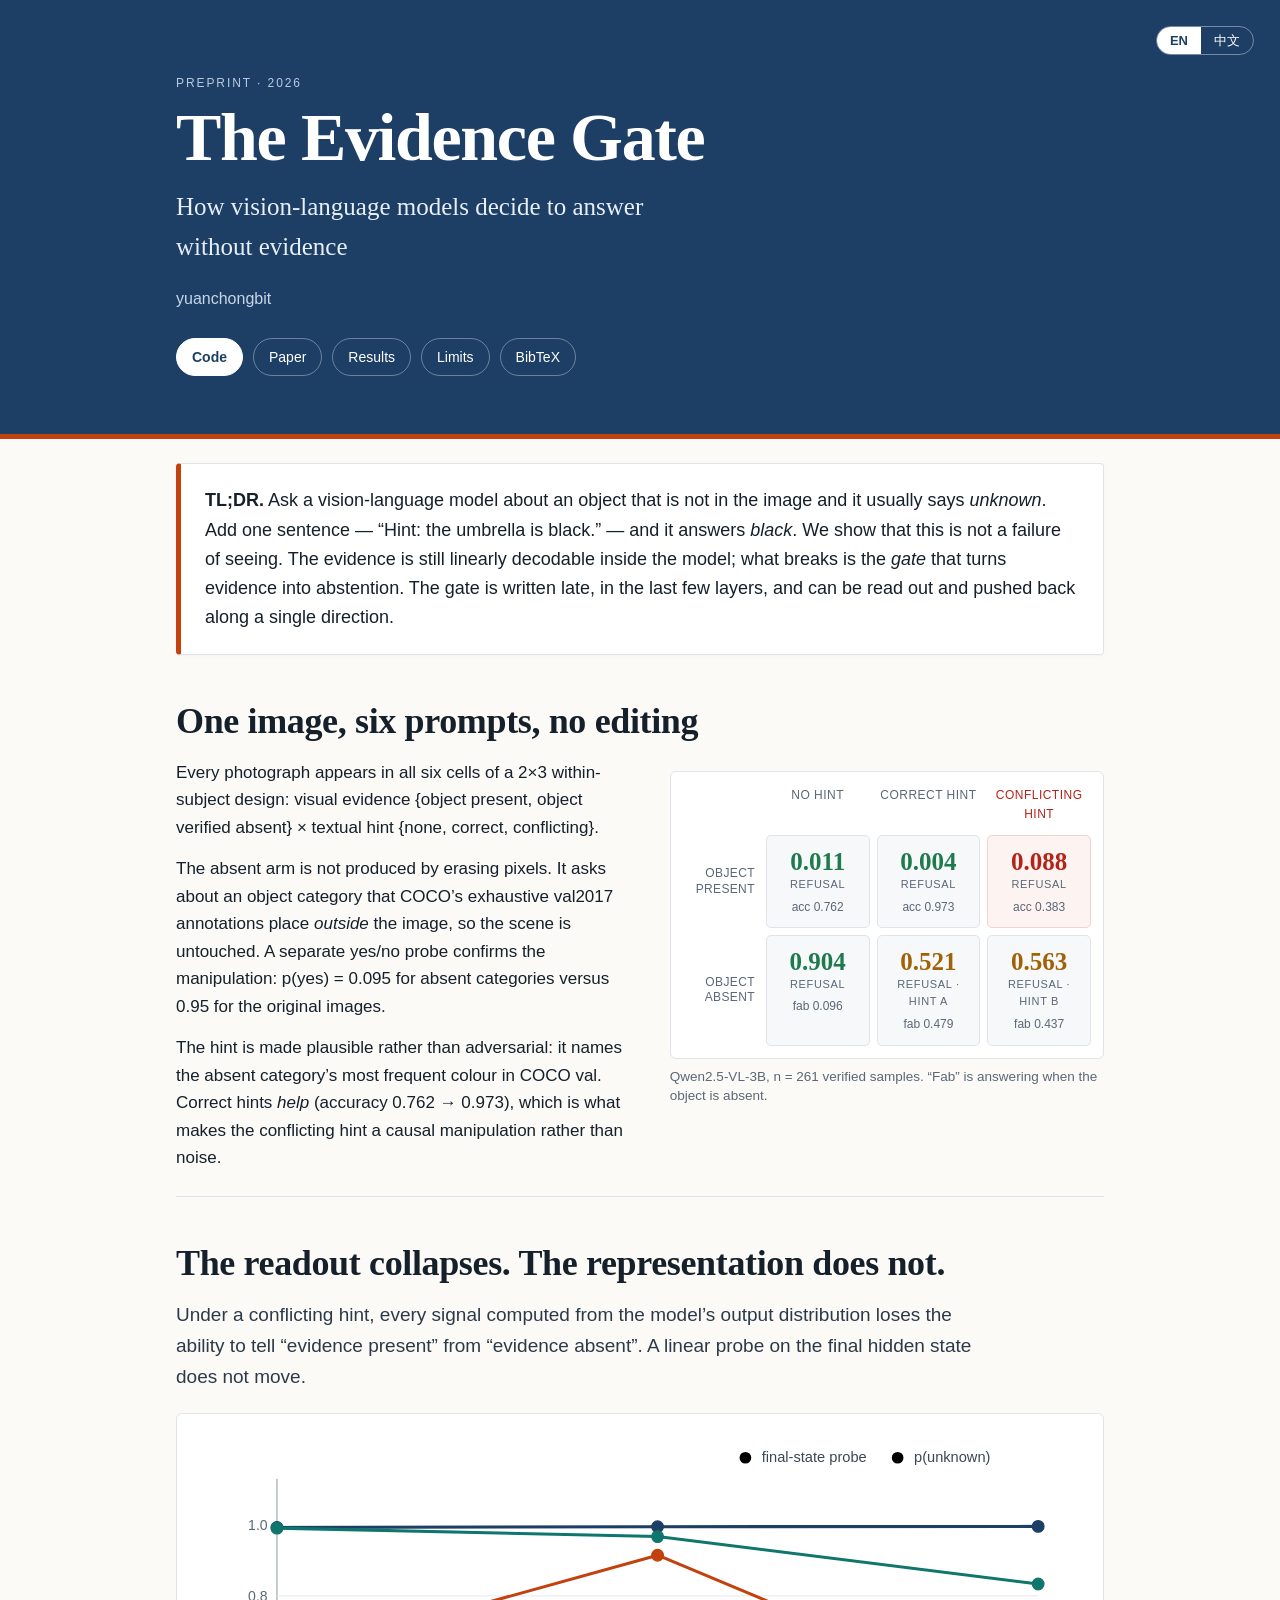
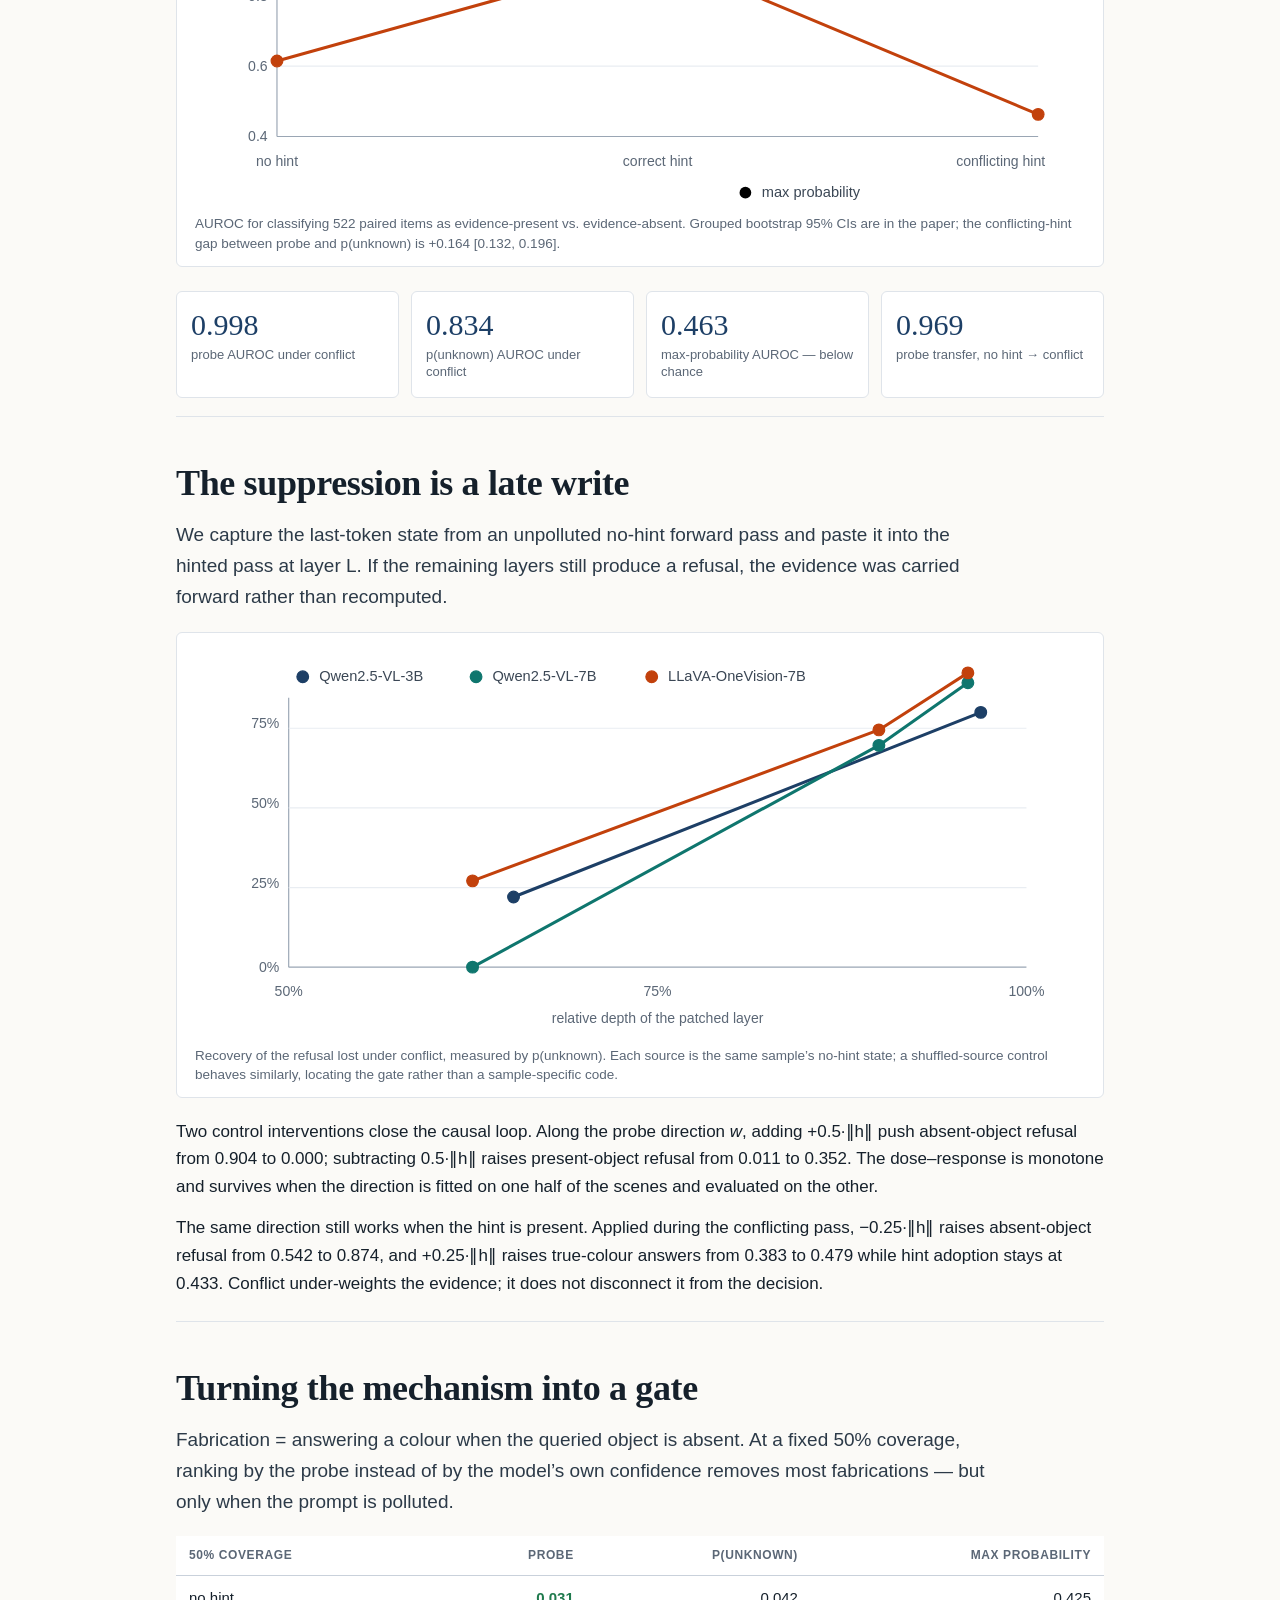
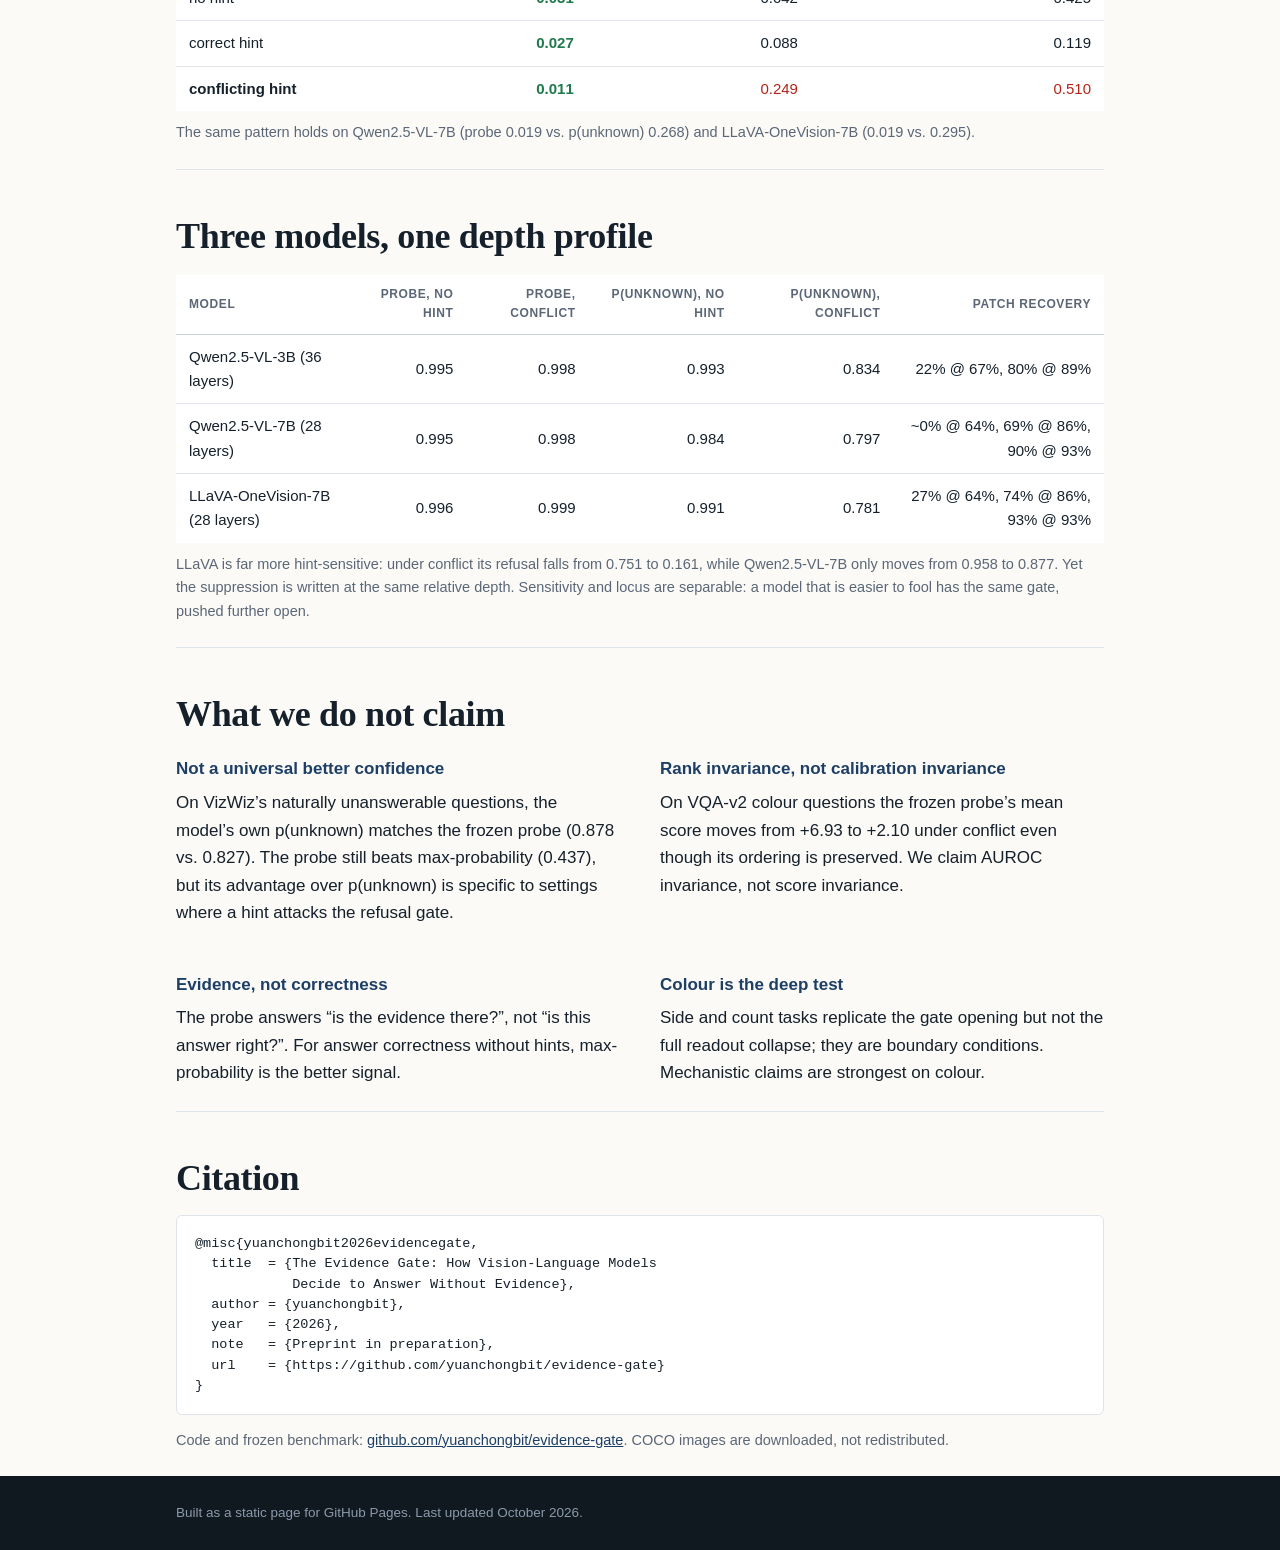
==== docs/index.html @ 309c9615 "Add conflict-condition steering: the evidence direction still gates refusal The same no-hint probe d" ====
<!doctype html>
<html lang="en">
<head>
<meta charset="utf-8">
<meta name="viewport" content="width=device-width, initial-scale=1">
<title>The Evidence Gate — How VLMs decide to answer without evidence</title>
<meta name="description" content="A 2×3 design separating missing visual evidence from asserted answers in vision-language models. Conflicting hints break the refusal readout, not the internal evidence representation.">
<link rel="stylesheet" href="assets/style.css">
<link rel="alternate" hreflang="en" href="https://yuanchongbit.github.io/evidence-gate/">
<link rel="alternate" hreflang="zh-Hans" href="https://yuanchongbit.github.io/evidence-gate/index.zh.html">
<link rel="alternate" hreflang="x-default" href="https://yuanchongbit.github.io/evidence-gate/">
</head>
<body>

<header class="hero">
  <div class="wrap">
    <nav class="langswitch" aria-label="Language">
      <span aria-current="page">EN</span>
      <a href="index.zh.html" lang="zh-CN">中文</a>
    </nav>
    <p class="kicker">Preprint · 2026</p>
    <h1>The Evidence Gate</h1>
    <p class="subtitle">How vision-language models decide to answer<br>without evidence</p>
    <p class="authors">yuanchongbit</p>
    <nav class="links">
      <a class="primary" href="https://github.com/yuanchongbit/evidence-gate">Code</a>
      <a href="paper/main.pdf">Paper</a>
      <a href="#results">Results</a>
      <a href="#limits">Limits</a>
      <a href="#cite">BibTeX</a>
    </nav>
  </div>
</header>

<main class="wrap">

<section class="tldr">
  <p><strong>TL;DR.</strong> Ask a vision-language model about an object that is not in the image and it usually says <em>unknown</em>. Add one sentence — “Hint: the umbrella is black.” — and it answers <em>black</em>. We show that this is not a failure of seeing. The evidence is still linearly decodable inside the model; what breaks is the <em>gate</em> that turns evidence into abstention. The gate is written late, in the last few layers, and can be read out and pushed back along a single direction.</p>
</section>

<section id="idea">
  <h2>One image, six prompts, no editing</h2>
  <div class="cols">
    <div>
      <p>Every photograph appears in all six cells of a 2×3 within-subject design: visual evidence {object present, object verified absent} × textual hint {none, correct, conflicting}.</p>
      <p>The absent arm is not produced by erasing pixels. It asks about an object category that COCO’s exhaustive val2017 annotations place <em>outside</em> the image, so the scene is untouched. A separate yes/no probe confirms the manipulation: p(yes) = 0.095 for absent categories versus 0.95 for the original images.</p>
      <p>The hint is made plausible rather than adversarial: it names the absent category’s most frequent colour in COCO val. Correct hints <em>help</em> (accuracy 0.762 → 0.973), which is what makes the conflicting hint a causal manipulation rather than noise.</p>
    </div>
    <figure class="design">
      <div class="grid">
        <div class="corner"></div>
        <div class="head">no hint</div>
        <div class="head">correct hint</div>
        <div class="head conflict">conflicting hint</div>

        <div class="rowlab">object<br>present</div>
        <div class="cell good"><b>0.011</b><span>refusal</span><i>acc 0.762</i></div>
        <div class="cell good"><b>0.004</b><span>refusal</span><i>acc 0.973</i></div>
        <div class="cell bad"><b>0.088</b><span>refusal</span><i>acc 0.383</i></div>

        <div class="rowlab">object<br>absent</div>
        <div class="cell good"><b>0.904</b><span>refusal</span><i>fab 0.096</i></div>
        <div class="cell mid"><b>0.521</b><span>refusal · hint a</span><i>fab 0.479</i></div>
        <div class="cell mid"><b>0.563</b><span>refusal · hint b</span><i>fab 0.437</i></div>
      </div>
      <figcaption>Qwen2.5-VL-3B, n = 261 verified samples. “Fab” is answering when the object is absent.</figcaption>
    </figure>
  </div>
</section>

<section id="results">
  <h2>The readout collapses. The representation does not.</h2>
  <p class="lead">Under a conflicting hint, every signal computed from the model’s output distribution loses the ability to tell “evidence present” from “evidence absent”. A linear probe on the final hidden state does not move.</p>

  <figure class="chart">
    <svg viewBox="0 0 760 320" role="img" aria-label="AUROC of evidence detection under three hint conditions">
      <g class="axis">
        <line x1="70" y1="260" x2="720" y2="260"></line>
        <line x1="70" y1="40" x2="70" y2="260"></line>
        <text x="62" y="264" text-anchor="end">0.4</text>
        <text x="62" y="204" text-anchor="end">0.6</text>
        <text x="62" y="144" text-anchor="end">0.8</text>
        <text x="62" y="84" text-anchor="end">1.0</text>
        <line class="grid" x1="70" y1="200" x2="720" y2="200"></line>
        <line class="grid" x1="70" y1="140" x2="720" y2="140"></line>
        <line class="grid" x1="70" y1="80" x2="720" y2="80"></line>
        <text x="70" y="285" text-anchor="middle">no hint</text>
        <text x="395" y="285" text-anchor="middle">correct hint</text>
        <text x="726" y="285" text-anchor="end">conflicting hint</text>
      </g>
      <!-- probe: .995 .997 .998 -->
      <polyline class="line probe" points="70,81.5 395,80.9 720,80.6"></polyline>
      <!-- p(unknown): .993 .969 .834 -->
      <polyline class="line punk" points="70,82.1 395,89.3 720,129.8"></polyline>
      <!-- maxprob: .615 .916 .463 -->
      <polyline class="line maxp" points="70,195.5 395,105.2 720,241.1"></polyline>
      <g class="dots">
        <circle class="probe" cx="70" cy="81.5" r="5"></circle><circle class="probe" cx="395" cy="80.9" r="5"></circle><circle class="probe" cx="720" cy="80.6" r="5"></circle>
        <circle class="punk" cx="70" cy="82.1" r="5"></circle><circle class="punk" cx="395" cy="89.3" r="5"></circle><circle class="punk" cx="720" cy="129.8" r="5"></circle>
        <circle class="maxp" cx="70" cy="195.5" r="5"></circle><circle class="maxp" cx="395" cy="105.2" r="5"></circle><circle class="maxp" cx="720" cy="241.1" r="5"></circle>
      </g>
      <g class="legend">
        <circle class="probe" cx="470" cy="22" r="5"></circle><text x="484" y="26">final-state probe</text>
        <circle class="punk" cx="600" cy="22" r="5"></circle><text x="614" y="26">p(unknown)</text>
        <circle class="maxp" cx="470" cy="308" r="5"></circle><text x="484" y="312">max probability</text>
      </g>
    </svg>
    <figcaption>AUROC for classifying 522 paired items as evidence-present vs. evidence-absent. Grouped bootstrap 95% CIs are in the paper; the conflicting-hint gap between probe and p(unknown) is +0.164 [0.132, 0.196].</figcaption>
  </figure>

  <div class="cards">
    <div class="card"><span class="num">0.998</span><span class="lab">probe AUROC under conflict</span></div>
    <div class="card"><span class="num">0.834</span><span class="lab">p(unknown) AUROC under conflict</span></div>
    <div class="card"><span class="num">0.463</span><span class="lab">max-probability AUROC — below chance</span></div>
    <div class="card"><span class="num">0.969</span><span class="lab">probe transfer, no hint → conflict</span></div>
  </div>
</section>

<section id="mechanism">
  <h2>The suppression is a late write</h2>
  <p class="lead">We capture the last-token state from an unpolluted no-hint forward pass and paste it into the hinted pass at layer L. If the remaining layers still produce a refusal, the evidence was carried forward rather than recomputed.</p>

  <figure class="chart">
    <svg viewBox="0 0 760 330" role="img" aria-label="Recovery of refusal after layer-wise activation patching">
      <g class="axis">
        <line x1="80" y1="270" x2="710" y2="270"></line>
        <line x1="80" y1="40" x2="80" y2="270"></line>
        <text x="72" y="274" text-anchor="end">0%</text>
        <text x="72" y="202" text-anchor="end">25%</text>
        <text x="72" y="134" text-anchor="end">50%</text>
        <text x="72" y="66" text-anchor="end">75%</text>
        <text x="80" y="295" text-anchor="middle">50%</text>
        <text x="395" y="295" text-anchor="middle">75%</text>
        <text x="710" y="295" text-anchor="middle">100%</text>
        <line class="grid" x1="80" y1="202" x2="710" y2="202"></line>
        <line class="grid" x1="80" y1="134" x2="710" y2="134"></line>
        <line class="grid" x1="80" y1="66" x2="710" y2="66"></line>
        <text x="395" y="318" text-anchor="middle">relative depth of the patched layer</text>
      </g>
      <!-- 3B: 67% -> 22%; 89% -> 80% -->
      <polyline class="line m3b" points="272,210.1 671,52.4"></polyline>
      <circle class="m3b" cx="272" cy="210.1" r="5"></circle><circle class="m3b" cx="671" cy="52.4" r="5"></circle>
      <!-- 7B: 64% -> 0; 86% -> 69; 93% -> 90 -->
      <polyline class="line m7b" points="237,270 584,80.6 660,27.1"></polyline>
      <circle class="m7b" cx="237" cy="270" r="5"></circle><circle class="m7b" cx="584" cy="80.6" r="5"></circle><circle class="m7b" cx="660" cy="27.1" r="5"></circle>
      <!-- LLaVA: 64% -> 27; 86% -> 74; 93% -> 93 -->
      <polyline class="line llava" points="237,196.3 584,67.4 660,18.7"></polyline>
      <circle class="llava" cx="237" cy="196.3" r="5"></circle><circle class="llava" cx="584" cy="67.4" r="5"></circle><circle class="llava" cx="660" cy="18.7" r="5"></circle>
      <g class="legend">
        <circle class="m3b" cx="92" cy="22" r="5"></circle><text x="106" y="26">Qwen2.5-VL-3B</text>
        <circle class="m7b" cx="240" cy="22" r="5"></circle><text x="254" y="26">Qwen2.5-VL-7B</text>
        <circle class="llava" cx="390" cy="22" r="5"></circle><text x="404" y="26">LLaVA-OneVision-7B</text>
      </g>
    </svg>
    <figcaption>Recovery of the refusal lost under conflict, measured by p(unknown). Each source is the same sample’s no-hint state; a shuffled-source control behaves similarly, locating the gate rather than a sample-specific code.</figcaption>
  </figure>

  <p>Two control interventions close the causal loop. Along the probe direction <em>w</em>, adding +0.5·‖h‖ push absent-object refusal from 0.904 to 0.000; subtracting 0.5·‖h‖ raises present-object refusal from 0.011 to 0.352. The dose–response is monotone and survives when the direction is fitted on one half of the scenes and evaluated on the other.</p>

  <p>The same direction still works when the hint is present. Applied during the conflicting pass, −0.25·‖h‖ raises absent-object refusal from 0.542 to 0.874, and +0.25·‖h‖ raises true-colour answers from 0.383 to 0.479 while hint adoption stays at 0.433. Conflict under-weights the evidence; it does not disconnect it from the decision.</p>
</section>

<section id="gate">
  <h2>Turning the mechanism into a gate</h2>
  <p class="lead">Fabrication = answering a colour when the queried object is absent. At a fixed 50% coverage, ranking by the probe instead of by the model’s own confidence removes most fabrications — but only when the prompt is polluted.</p>
  <div class="tablewrap">
    <table>
      <thead><tr><th>50% coverage</th><th>probe</th><th>p(unknown)</th><th>max probability</th></tr></thead>
      <tbody>
        <tr><td>no hint</td><td class="best">0.031</td><td>0.042</td><td>0.425</td></tr>
        <tr><td>correct hint</td><td class="best">0.027</td><td>0.088</td><td>0.119</td></tr>
        <tr><td class="conflict">conflicting hint</td><td class="best">0.011</td><td class="warn">0.249</td><td class="warn">0.510</td></tr>
      </tbody>
    </table>
  </div>
  <p class="small">The same pattern holds on Qwen2.5-VL-7B (probe 0.019 vs. p(unknown) 0.268) and LLaVA-OneVision-7B (0.019 vs. 0.295).</p>
</section>

<section id="models">
  <h2>Three models, one depth profile</h2>
  <div class="tablewrap">
    <table>
      <thead><tr><th>model</th><th>probe, no hint</th><th>probe, conflict</th><th>p(unknown), no hint</th><th>p(unknown), conflict</th><th>patch recovery</th></tr></thead>
      <tbody>
        <tr><td>Qwen2.5-VL-3B (36 layers)</td><td>0.995</td><td>0.998</td><td>0.993</td><td>0.834</td><td>22% @ 67%, 80% @ 89%</td></tr>
        <tr><td>Qwen2.5-VL-7B (28 layers)</td><td>0.995</td><td>0.998</td><td>0.984</td><td>0.797</td><td>~0% @ 64%, 69% @ 86%, 90% @ 93%</td></tr>
        <tr><td>LLaVA-OneVision-7B (28 layers)</td><td>0.996</td><td>0.999</td><td>0.991</td><td>0.781</td><td>27% @ 64%, 74% @ 86%, 93% @ 93%</td></tr>
      </tbody>
    </table>
  </div>
  <p class="small">LLaVA is far more hint-sensitive: under conflict its refusal falls from 0.751 to 0.161, while Qwen2.5-VL-7B only moves from 0.958 to 0.877. Yet the suppression is written at the same relative depth. Sensitivity and locus are separable: a model that is easier to fool has the same gate, pushed further open.</p>
</section>

<section id="limits">
  <h2>What we do not claim</h2>
  <div class="cols limits">
    <div>
      <h3>Not a universal better confidence</h3>
      <p>On VizWiz’s naturally unanswerable questions, the model’s own p(unknown) matches the frozen probe (0.878 vs. 0.827). The probe still beats max-probability (0.437), but its advantage over p(unknown) is specific to settings where a hint attacks the refusal gate.</p>
    </div>
    <div>
      <h3>Rank invariance, not calibration invariance</h3>
      <p>On VQA-v2 colour questions the frozen probe’s mean score moves from +6.93 to +2.10 under conflict even though its ordering is preserved. We claim AUROC invariance, not score invariance.</p>
    </div>
    <div>
      <h3>Evidence, not correctness</h3>
      <p>The probe answers “is the evidence there?”, not “is this answer right?”. For answer correctness without hints, max-probability is the better signal.</p>
    </div>
    <div>
      <h3>Colour is the deep test</h3>
      <p>Side and count tasks replicate the gate opening but not the full readout collapse; they are boundary conditions. Mechanistic claims are strongest on colour.</p>
    </div>
  </div>
</section>

<section id="cite">
  <h2>Citation</h2>
<pre><code>@misc{yuanchongbit2026evidencegate,
  title  = {The Evidence Gate: How Vision-Language Models
            Decide to Answer Without Evidence},
  author = {yuanchongbit},
  year   = {2026},
  note   = {Preprint in preparation},
  url    = {https://github.com/yuanchongbit/evidence-gate}
}</code></pre>
  <p class="small">Code and frozen benchmark: <a href="https://github.com/yuanchongbit/evidence-gate">github.com/yuanchongbit/evidence-gate</a>. COCO images are downloaded, not redistributed.</p>
</section>

</main>

<footer>
  <div class="wrap">Built as a static page for GitHub Pages. Last updated October 2026.</div>
</footer>

</body>
</html>
---- docs/assets/style.css ----
:root {
  --ink: #15202b;
  --muted: #5b6776;
  --line: #dfe4ea;
  --bg: #fbfaf7;
  --card: #ffffff;
  --navy: #1d3f66;
  --teal: #0f766e;
  --orange: #c2410c;
  --red: #b42318;
  --green: #1f7a4d;
  --amber: #a16207;
}

* { box-sizing: border-box; }

html { scroll-behavior: smooth; }

body {
  margin: 0;
  background: var(--bg);
  color: var(--ink);
  font-family: -apple-system, BlinkMacSystemFont, "Segoe UI", Roboto, Helvetica, Arial, sans-serif;
  font-size: 17px;
  line-height: 1.62;
  -webkit-font-smoothing: antialiased;
}

.wrap { max-width: 980px; margin: 0 auto; padding: 0 26px; }

html[lang="zh-CN"] body {
  font-family: -apple-system, BlinkMacSystemFont, "PingFang SC", "Hiragino Sans GB",
    "Microsoft YaHei", "Noto Sans SC", sans-serif;
}
html[lang="zh-CN"] h2,
html[lang="zh-CN"] .hero h1,
html[lang="zh-CN"] .subtitle,
html[lang="zh-CN"] .design .cell b,
html[lang="zh-CN"] .card .num {
  font-family: "Songti SC", "Noto Serif SC", Georgia, "Times New Roman", serif;
}
html[lang="zh-CN"] .kicker { letter-spacing: .1em; }
html[lang="zh-CN"] .lead { line-height: 1.75; }
html[lang="zh-CN"] em { font-style: normal; font-weight: 600; }
html[lang="zh-CN"] .design .head,
html[lang="zh-CN"] .design .rowlab,
html[lang="zh-CN"] .design .cell span { letter-spacing: .03em; }
html[lang="zh-CN"] thead th { text-transform: none; letter-spacing: .02em; }
html[lang="zh-CN"] .design .cell span { font-size: 12px; text-transform: none; }

.hero {
  background: var(--navy);
  color: #fff;
  padding: 74px 0 58px;
  border-bottom: 5px solid var(--orange);
  position: relative;
}

.langswitch {
  position: absolute;
  top: 26px;
  right: 26px;
  display: inline-flex;
  border: 1px solid rgba(255,255,255,.4);
  border-radius: 999px;
  overflow: hidden;
  font-size: 13px;
  line-height: 1;
}
.langswitch a, .langswitch span { padding: 7px 13px; color: #fff; text-decoration: none; }
.langswitch a:hover { background: rgba(255,255,255,.14); }
.langswitch [aria-current] { background: #fff; color: var(--navy); font-weight: 600; }
.langswitch [aria-current]:hover { background: #fff; }

.kicker {
  margin: 0 0 10px;
  letter-spacing: .16em;
  text-transform: uppercase;
  font-size: 12px;
  color: #b9cbe0;
}

.hero h1 {
  margin: 0;
  font-family: Georgia, "Times New Roman", serif;
  font-weight: 600;
  font-size: clamp(40px, 7vw, 68px);
  letter-spacing: -.02em;
  line-height: 1.02;
}

.subtitle {
  margin: 14px 0 6px;
  font-family: Georgia, "Times New Roman", serif;
  font-size: clamp(19px, 2.6vw, 25px);
  color: #e7eef6;
  font-weight: 400;
}

.authors { margin: 18px 0 26px; color: #c8d7e7; font-size: 16px; }

.links { display: flex; flex-wrap: wrap; gap: 10px; }

.links a {
  color: #fff;
  text-decoration: none;
  border: 1px solid rgba(255,255,255,.35);
  padding: 7px 15px;
  border-radius: 999px;
  font-size: 14px;
  transition: background .15s, border-color .15s;
}

.links a:hover { background: rgba(255,255,255,.12); border-color: #fff; }
.links a.primary { background: #fff; color: var(--navy); font-weight: 600; border-color: #fff; }
.links a.primary:hover { background: #eaf0f7; }

main { padding: 20px 26px 60px; }

section { padding: 46px 0 10px; border-bottom: 1px solid var(--line); }
section:last-of-type { border-bottom: none; }

h2 {
  font-family: Georgia, "Times New Roman", serif;
  font-size: clamp(27px, 4vw, 36px);
  font-weight: 600;
  line-height: 1.15;
  margin: 0 0 16px;
  letter-spacing: -.01em;
}

h3 { font-size: 17px; margin: 0 0 6px; color: var(--navy); }

p { margin: 0 0 14px; }
.lead { font-size: 19px; color: #2c3a48; max-width: 820px; }
.small { font-size: 14.5px; color: var(--muted); }

a { color: var(--navy); }

.tldr {
  margin-top: 24px;
  background: #fff;
  border: 1px solid var(--line);
  border-left: 5px solid var(--orange);
  padding: 22px 24px;
  border-radius: 4px;
  box-shadow: 0 1px 2px rgba(21,32,43,.04);
}
.tldr p { margin: 0; font-size: 18px; }

.cols {
  display: grid;
  grid-template-columns: 1.05fr 1fr;
  gap: 38px;
  align-items: start;
}

figure { margin: 12px 0 8px; }
figcaption {
  font-size: 13.5px;
  color: var(--muted);
  margin-top: 8px;
  line-height: 1.45;
}

/* design grid */
.design .grid {
  display: grid;
  grid-template-columns: 76px repeat(3, 1fr);
  gap: 7px;
  background: #fff;
  padding: 12px;
  border: 1px solid var(--line);
  border-radius: 6px;
}

.design .corner { background: transparent; }
.design .head {
  font-size: 12px;
  letter-spacing: .04em;
  text-transform: uppercase;
  color: var(--muted);
  text-align: center;
  padding: 2px 0 4px;
}
.design .head.conflict { color: var(--red); }

.design .rowlab {
  font-size: 12px;
  letter-spacing: .03em;
  text-transform: uppercase;
  color: var(--muted);
  display: flex;
  align-items: center;
  justify-content: flex-end;
  text-align: right;
  padding-right: 4px;
  line-height: 1.3;
}

.design .cell {
  border-radius: 5px;
  padding: 12px 8px 10px;
  text-align: center;
  background: #f6f8fa;
  border: 1px solid var(--line);
  min-height: 92px;
}
.design .cell b {
  display: block;
  font-family: Georgia, serif;
  font-size: 25px;
  font-weight: 600;
  line-height: 1.1;
}
.design .cell span { display: block; font-size: 11px; color: var(--muted); text-transform: uppercase; letter-spacing: .06em; }
.design .cell i { display: block; font-style: normal; font-size: 12px; color: var(--muted); margin-top: 4px; }
.design .cell.good b { color: var(--green); }
.design .cell.mid b { color: var(--amber); }
.design .cell.bad b { color: var(--red); }
.design .cell.bad { background: #fdf3f1; border-color: #f0d3cd; }

/* charts */
.chart {
  background: #fff;
  border: 1px solid var(--line);
  border-radius: 6px;
  padding: 18px 18px 12px;
  margin: 20px 0;
}
.chart svg { width: 100%; height: auto; display: block; }
.axis text { font-size: 12px; fill: var(--muted); font-family: -apple-system, sans-serif; }
.axis line { stroke: #9aa6b4; stroke-width: 1; }
.axis line.grid { stroke: #e9edf2; }
.line { fill: none; stroke-width: 2.6; stroke-linecap: round; stroke-linejoin: round; }
.line.probe { stroke: var(--navy); }
.dots .probe { stroke: var(--navy); fill: var(--navy); }
.line.punk { stroke: var(--teal); }
.dots .punk { stroke: var(--teal); fill: var(--teal); }
.line.maxp { stroke: var(--orange); }
.dots .maxp { stroke: var(--orange); fill: var(--orange); }
.line.m3b { stroke: var(--navy); }
circle.m3b { stroke: var(--navy); fill: var(--navy); }
.line.m7b { stroke: var(--teal); }
circle.m7b { stroke: var(--teal); fill: var(--teal); }
.line.llava { stroke: var(--orange); }
circle.llava { stroke: var(--orange); fill: var(--orange); }
.legend text { font-size: 12.5px; fill: #3b4755; font-family: -apple-system, sans-serif; }

/* cards */
.cards {
  display: grid;
  grid-template-columns: repeat(4, 1fr);
  gap: 12px;
  margin: 24px 0 8px;
}
.card {
  background: #fff;
  border: 1px solid var(--line);
  border-radius: 6px;
  padding: 16px 14px;
}
.card .num {
  display: block;
  font-family: Georgia, serif;
  font-size: 30px;
  color: var(--navy);
  line-height: 1.1;
}
.card .lab { display: block; font-size: 13px; color: var(--muted); margin-top: 5px; line-height: 1.35; }

/* tables */
.tablewrap { overflow-x: auto; margin: 18px 0 10px; }
table {
  width: 100%;
  border-collapse: collapse;
  background: #fff;
  font-size: 15px;
}
th, td { padding: 10px 13px; text-align: right; border-bottom: 1px solid var(--line); }
th:first-child, td:first-child { text-align: left; }
thead th { font-size: 12px; text-transform: uppercase; letter-spacing: .05em; color: var(--muted); font-weight: 600; border-bottom: 1.5px solid #c9d1db; }
tbody tr:last-child td { border-bottom: none; }
td.best { color: var(--green); font-weight: 600; }
td.warn { color: var(--red); }
td.conflict { font-weight: 600; }

/* limits */
.limits { grid-template-columns: 1fr 1fr; gap: 26px 40px; }
.limits h3 { margin-top: 4px; }

pre {
  background: #fff;
  border: 1px solid var(--line);
  border-radius: 6px;
  padding: 18px;
  overflow-x: auto;
  font-size: 13.5px;
  line-height: 1.5;
}
code { font-family: ui-monospace, SFMono-Regular, Menlo, Consolas, monospace; }

footer {
  background: #101820;
  color: #8b9aab;
  font-size: 13.5px;
  padding: 26px 0;
}

@media (max-width: 780px) {
  body { font-size: 16px; }
  .cols, .limits { grid-template-columns: 1fr; gap: 20px; }
  .cards { grid-template-columns: 1fr 1fr; }
  .hero { padding: 54px 0 40px; }
  .langswitch { position: static; margin-bottom: 20px; }
  .design .grid { grid-template-columns: 62px repeat(3, 1fr); }
  .design .cell b { font-size: 20px; }
  .design .cell { min-height: 84px; padding: 10px 5px 8px; }
}
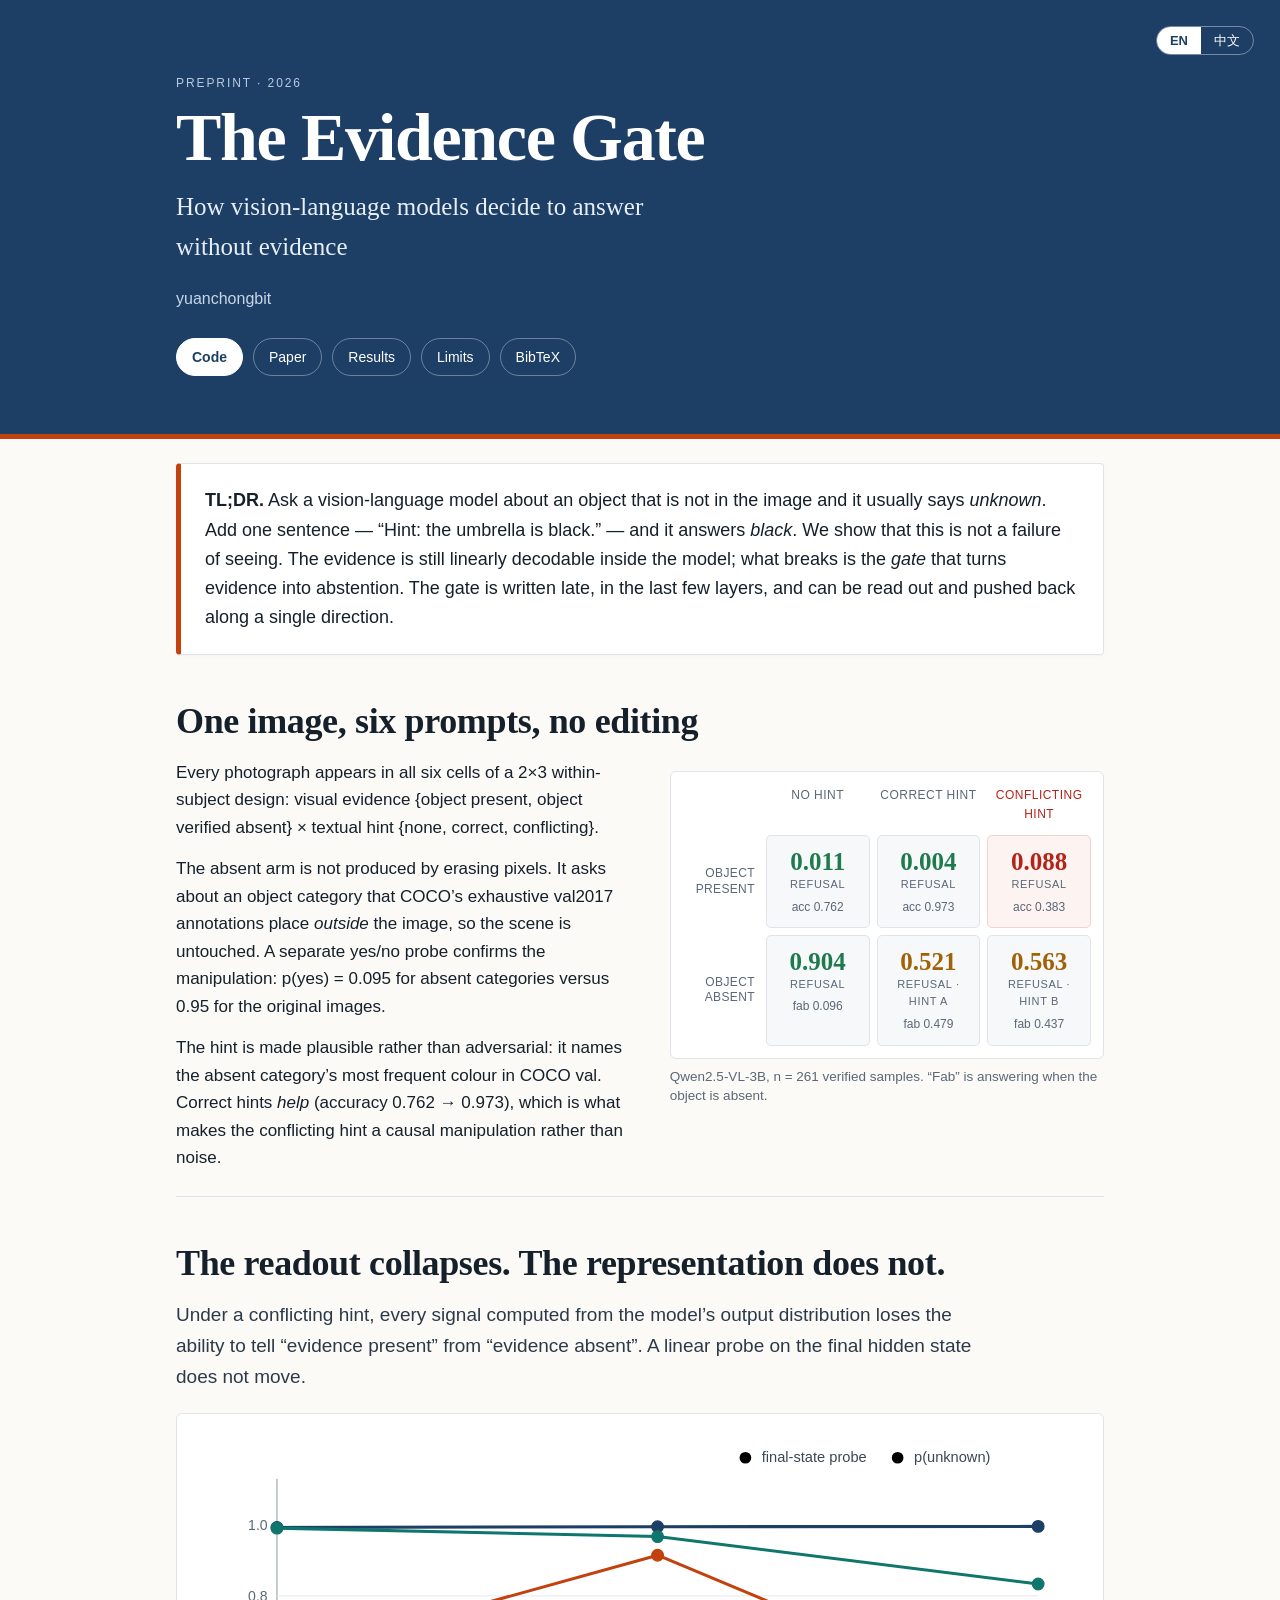
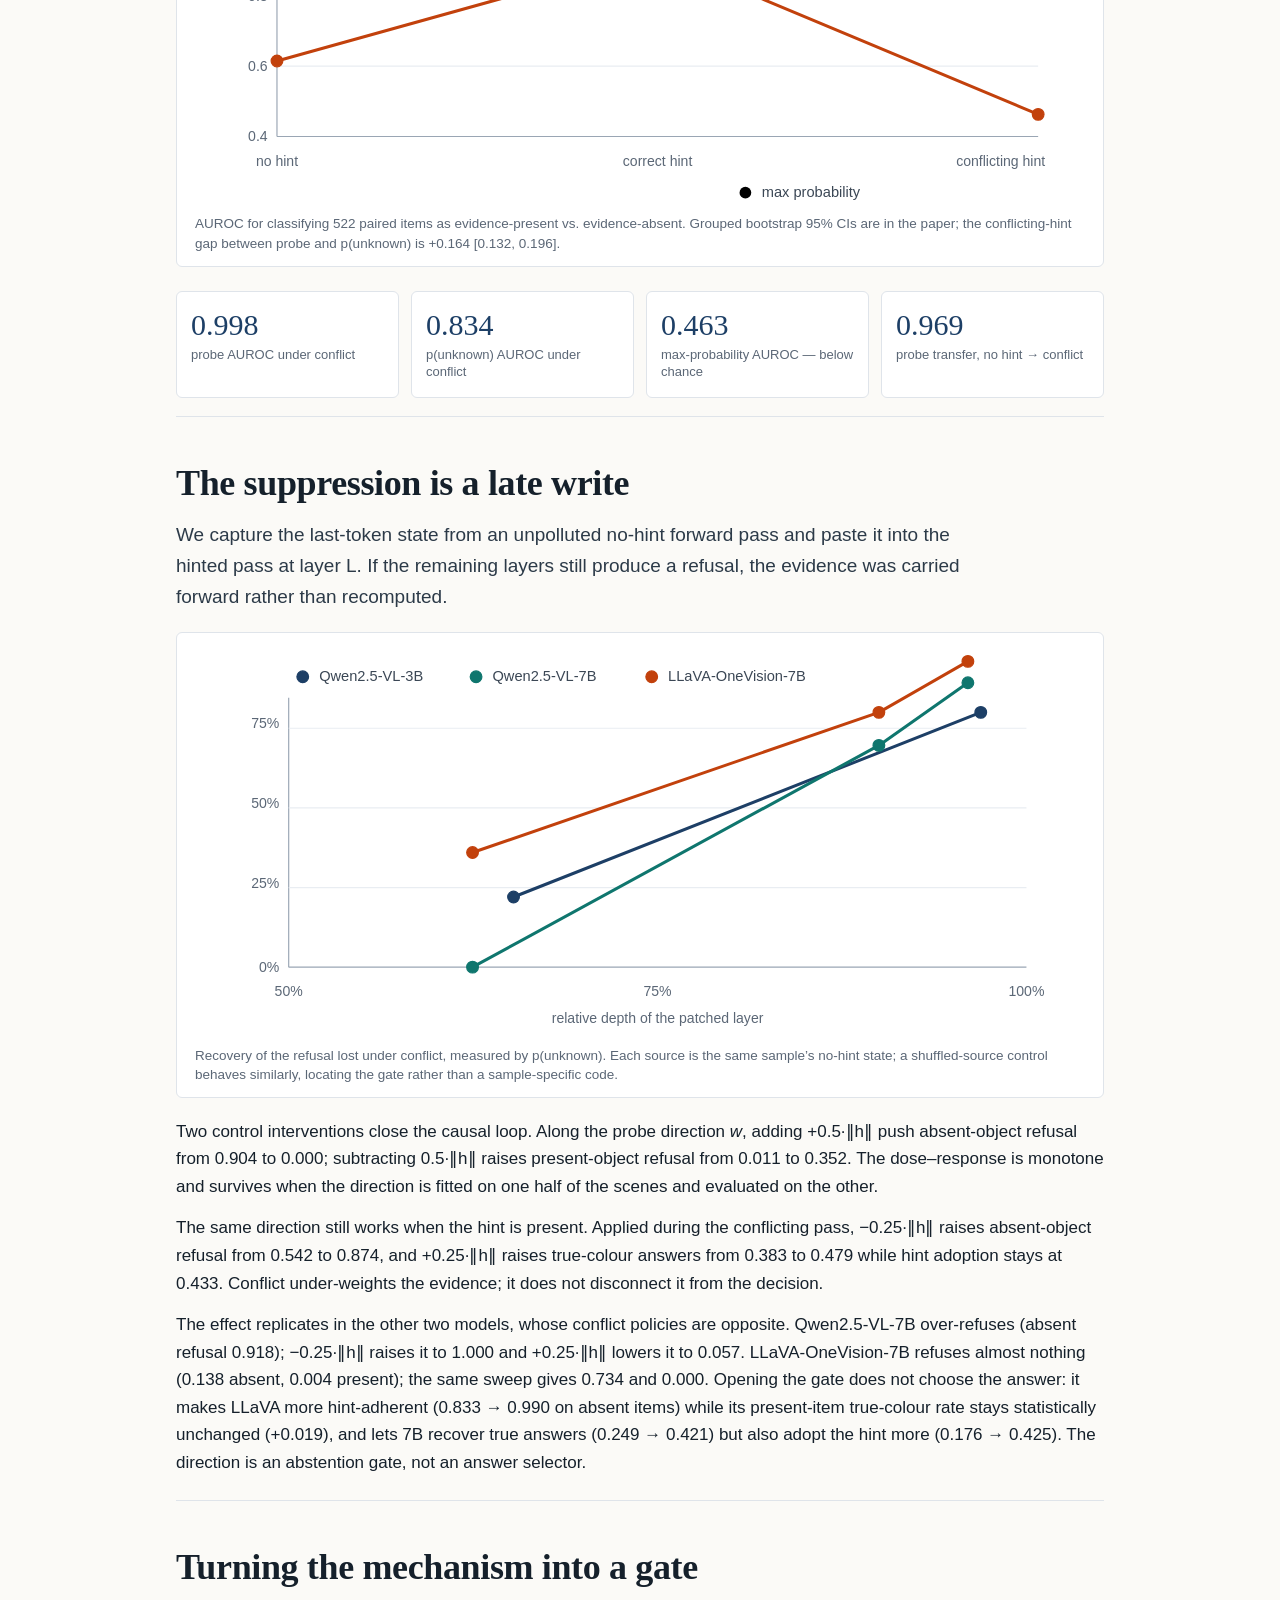
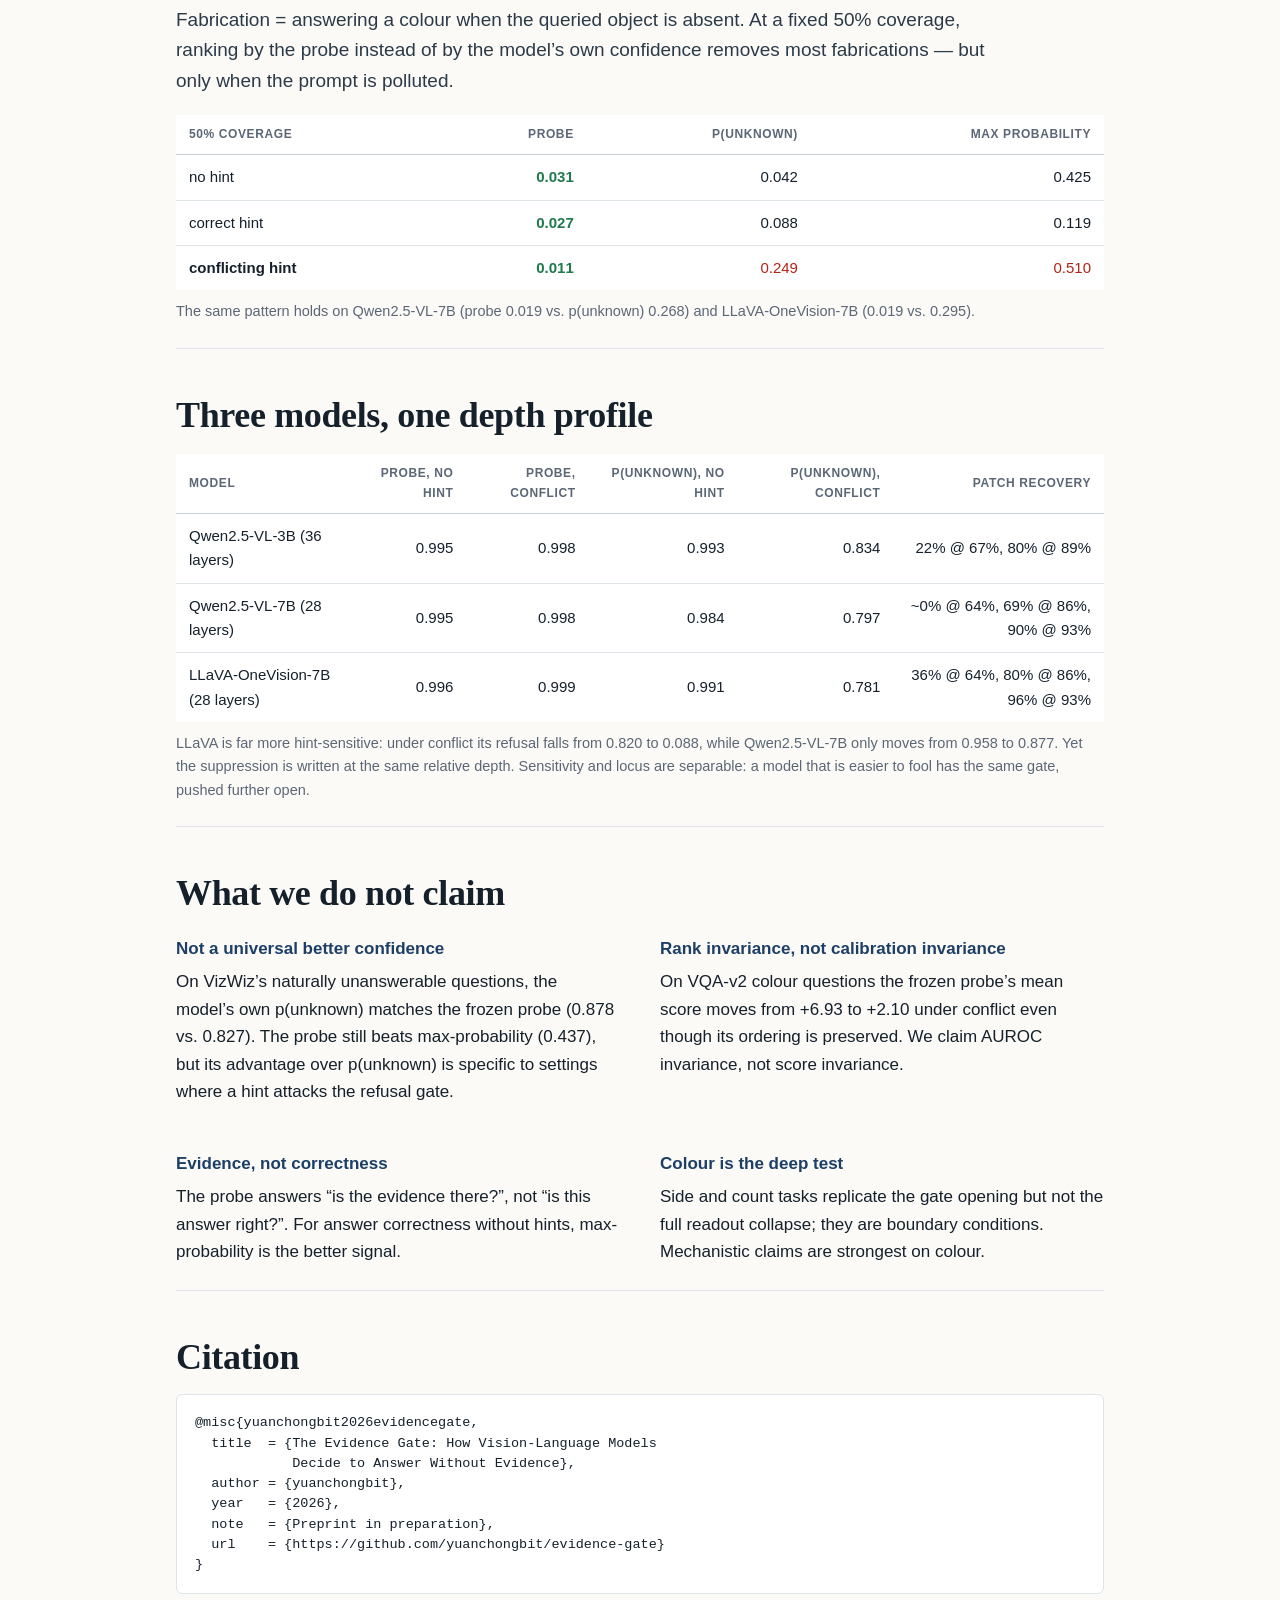
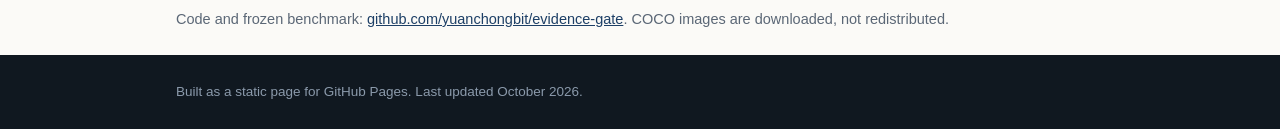
==== commit c15f2cf9: "Replicate conflict steering on 7B and LLaVA and align LLaVA preprocessing Fit the probe direction se" ====
--- a/docs/index.html
+++ b/docs/index.html
@@ -143,9 +143,9 @@
       <!-- 7B: 64% -> 0; 86% -> 69; 93% -> 90 -->
       <polyline class="line m7b" points="237,270 584,80.6 660,27.1"></polyline>
       <circle class="m7b" cx="237" cy="270" r="5"></circle><circle class="m7b" cx="584" cy="80.6" r="5"></circle><circle class="m7b" cx="660" cy="27.1" r="5"></circle>
-      <!-- LLaVA: 64% -> 27; 86% -> 74; 93% -> 93 -->
-      <polyline class="line llava" points="237,196.3 584,67.4 660,18.7"></polyline>
-      <circle class="llava" cx="237" cy="196.3" r="5"></circle><circle class="llava" cx="584" cy="67.4" r="5"></circle><circle class="llava" cx="660" cy="18.7" r="5"></circle>
+      <!-- LLaVA: 64% -> 36; 86% -> 80; 93% -> 96 -->
+      <polyline class="line llava" points="237,172.1 584,52.4 660,8.9"></polyline>
+      <circle class="llava" cx="237" cy="172.1" r="5"></circle><circle class="llava" cx="584" cy="52.4" r="5"></circle><circle class="llava" cx="660" cy="8.9" r="5"></circle>
       <g class="legend">
         <circle class="m3b" cx="92" cy="22" r="5"></circle><text x="106" y="26">Qwen2.5-VL-3B</text>
         <circle class="m7b" cx="240" cy="22" r="5"></circle><text x="254" y="26">Qwen2.5-VL-7B</text>
@@ -158,6 +158,8 @@
   <p>Two control interventions close the causal loop. Along the probe direction <em>w</em>, adding +0.5·‖h‖ push absent-object refusal from 0.904 to 0.000; subtracting 0.5·‖h‖ raises present-object refusal from 0.011 to 0.352. The dose–response is monotone and survives when the direction is fitted on one half of the scenes and evaluated on the other.</p>
 
   <p>The same direction still works when the hint is present. Applied during the conflicting pass, −0.25·‖h‖ raises absent-object refusal from 0.542 to 0.874, and +0.25·‖h‖ raises true-colour answers from 0.383 to 0.479 while hint adoption stays at 0.433. Conflict under-weights the evidence; it does not disconnect it from the decision.</p>
+
+  <p>The effect replicates in the other two models, whose conflict policies are opposite. Qwen2.5-VL-7B over-refuses (absent refusal 0.918); −0.25·‖h‖ raises it to 1.000 and +0.25·‖h‖ lowers it to 0.057. LLaVA-OneVision-7B refuses almost nothing (0.138 absent, 0.004 present); the same sweep gives 0.734 and 0.000. Opening the gate does not choose the answer: it makes LLaVA more hint-adherent (0.833 → 0.990 on absent items) while its present-item true-colour rate stays statistically unchanged (+0.019), and lets 7B recover true answers (0.249 → 0.421) but also adopt the hint more (0.176 → 0.425). The direction is an abstention gate, not an answer selector.</p>
 </section>
 
 <section id="gate">
@@ -184,11 +186,11 @@
       <tbody>
         <tr><td>Qwen2.5-VL-3B (36 layers)</td><td>0.995</td><td>0.998</td><td>0.993</td><td>0.834</td><td>22% @ 67%, 80% @ 89%</td></tr>
         <tr><td>Qwen2.5-VL-7B (28 layers)</td><td>0.995</td><td>0.998</td><td>0.984</td><td>0.797</td><td>~0% @ 64%, 69% @ 86%, 90% @ 93%</td></tr>
-        <tr><td>LLaVA-OneVision-7B (28 layers)</td><td>0.996</td><td>0.999</td><td>0.991</td><td>0.781</td><td>27% @ 64%, 74% @ 86%, 93% @ 93%</td></tr>
+        <tr><td>LLaVA-OneVision-7B (28 layers)</td><td>0.996</td><td>0.999</td><td>0.991</td><td>0.781</td><td>36% @ 64%, 80% @ 86%, 96% @ 93%</td></tr>
       </tbody>
     </table>
   </div>
-  <p class="small">LLaVA is far more hint-sensitive: under conflict its refusal falls from 0.751 to 0.161, while Qwen2.5-VL-7B only moves from 0.958 to 0.877. Yet the suppression is written at the same relative depth. Sensitivity and locus are separable: a model that is easier to fool has the same gate, pushed further open.</p>
+  <p class="small">LLaVA is far more hint-sensitive: under conflict its refusal falls from 0.820 to 0.088, while Qwen2.5-VL-7B only moves from 0.958 to 0.877. Yet the suppression is written at the same relative depth. Sensitivity and locus are separable: a model that is easier to fool has the same gate, pushed further open.</p>
 </section>
 
 <section id="limits">
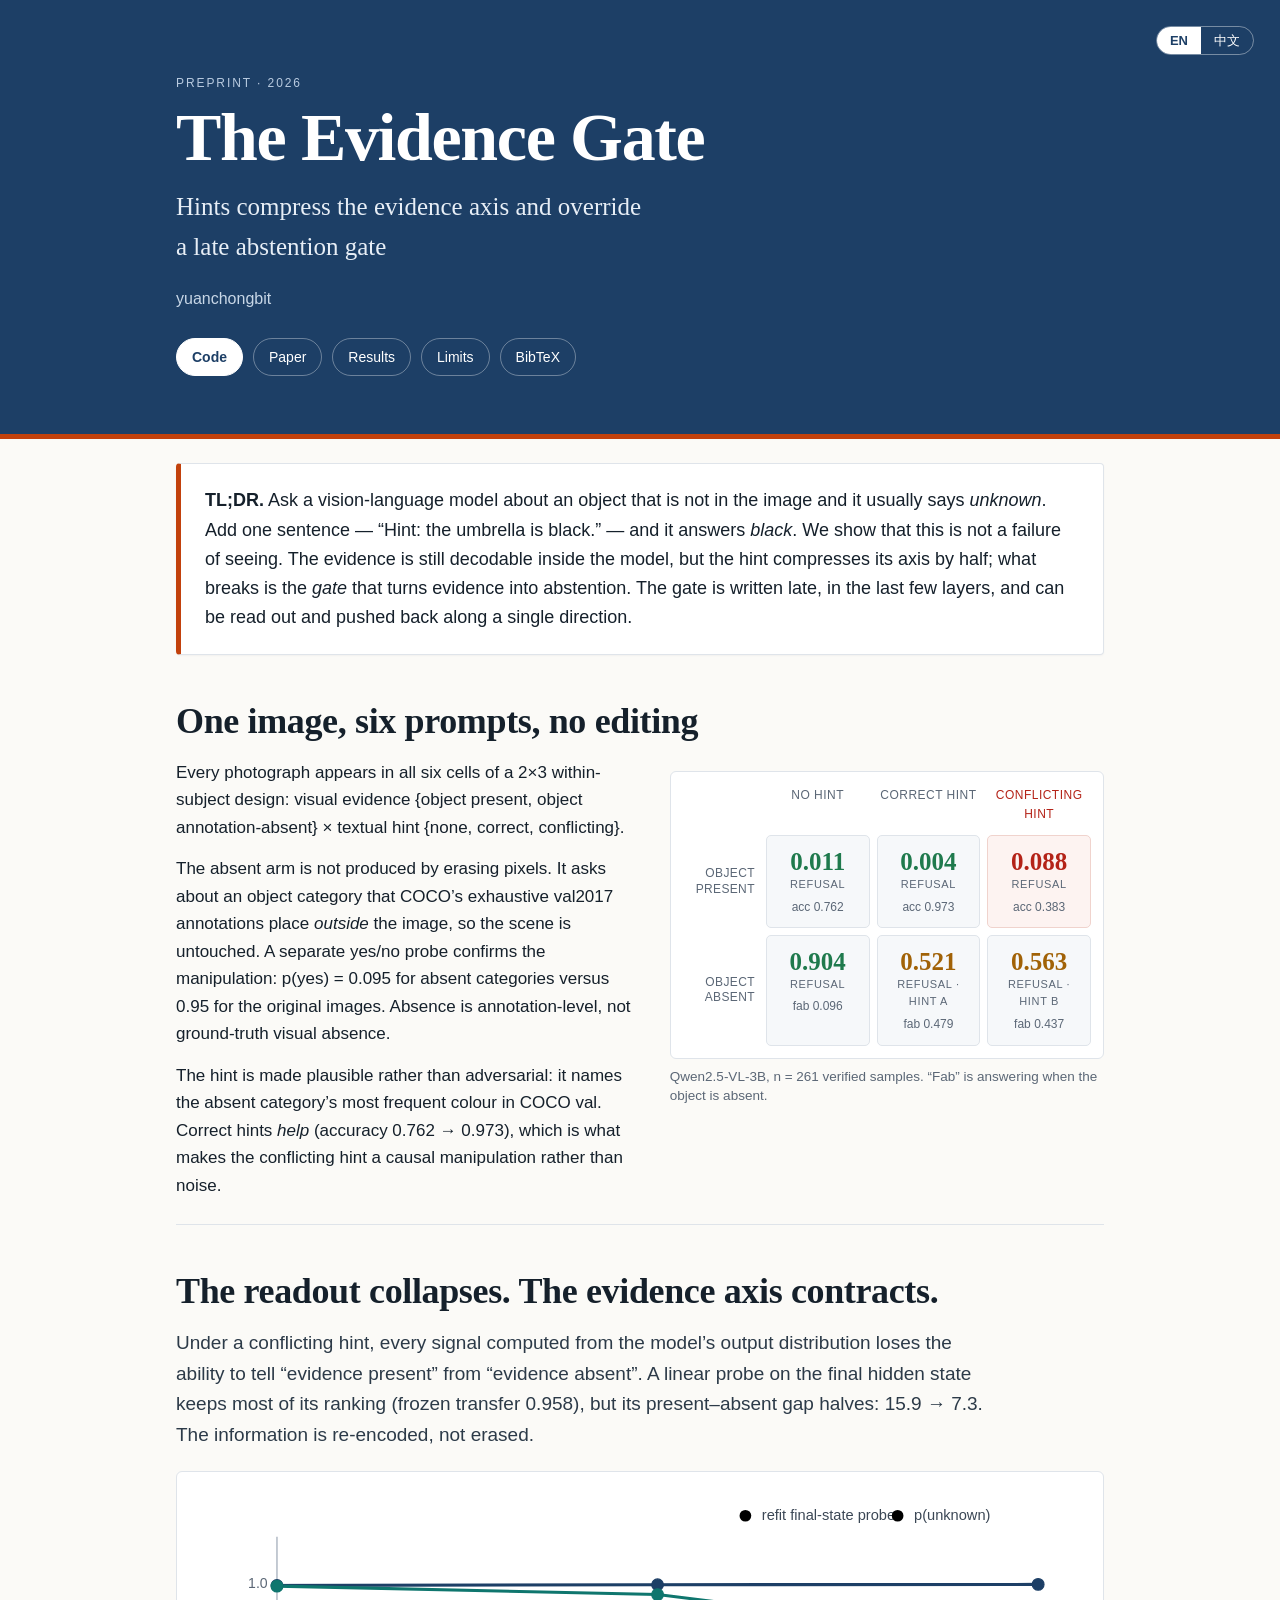
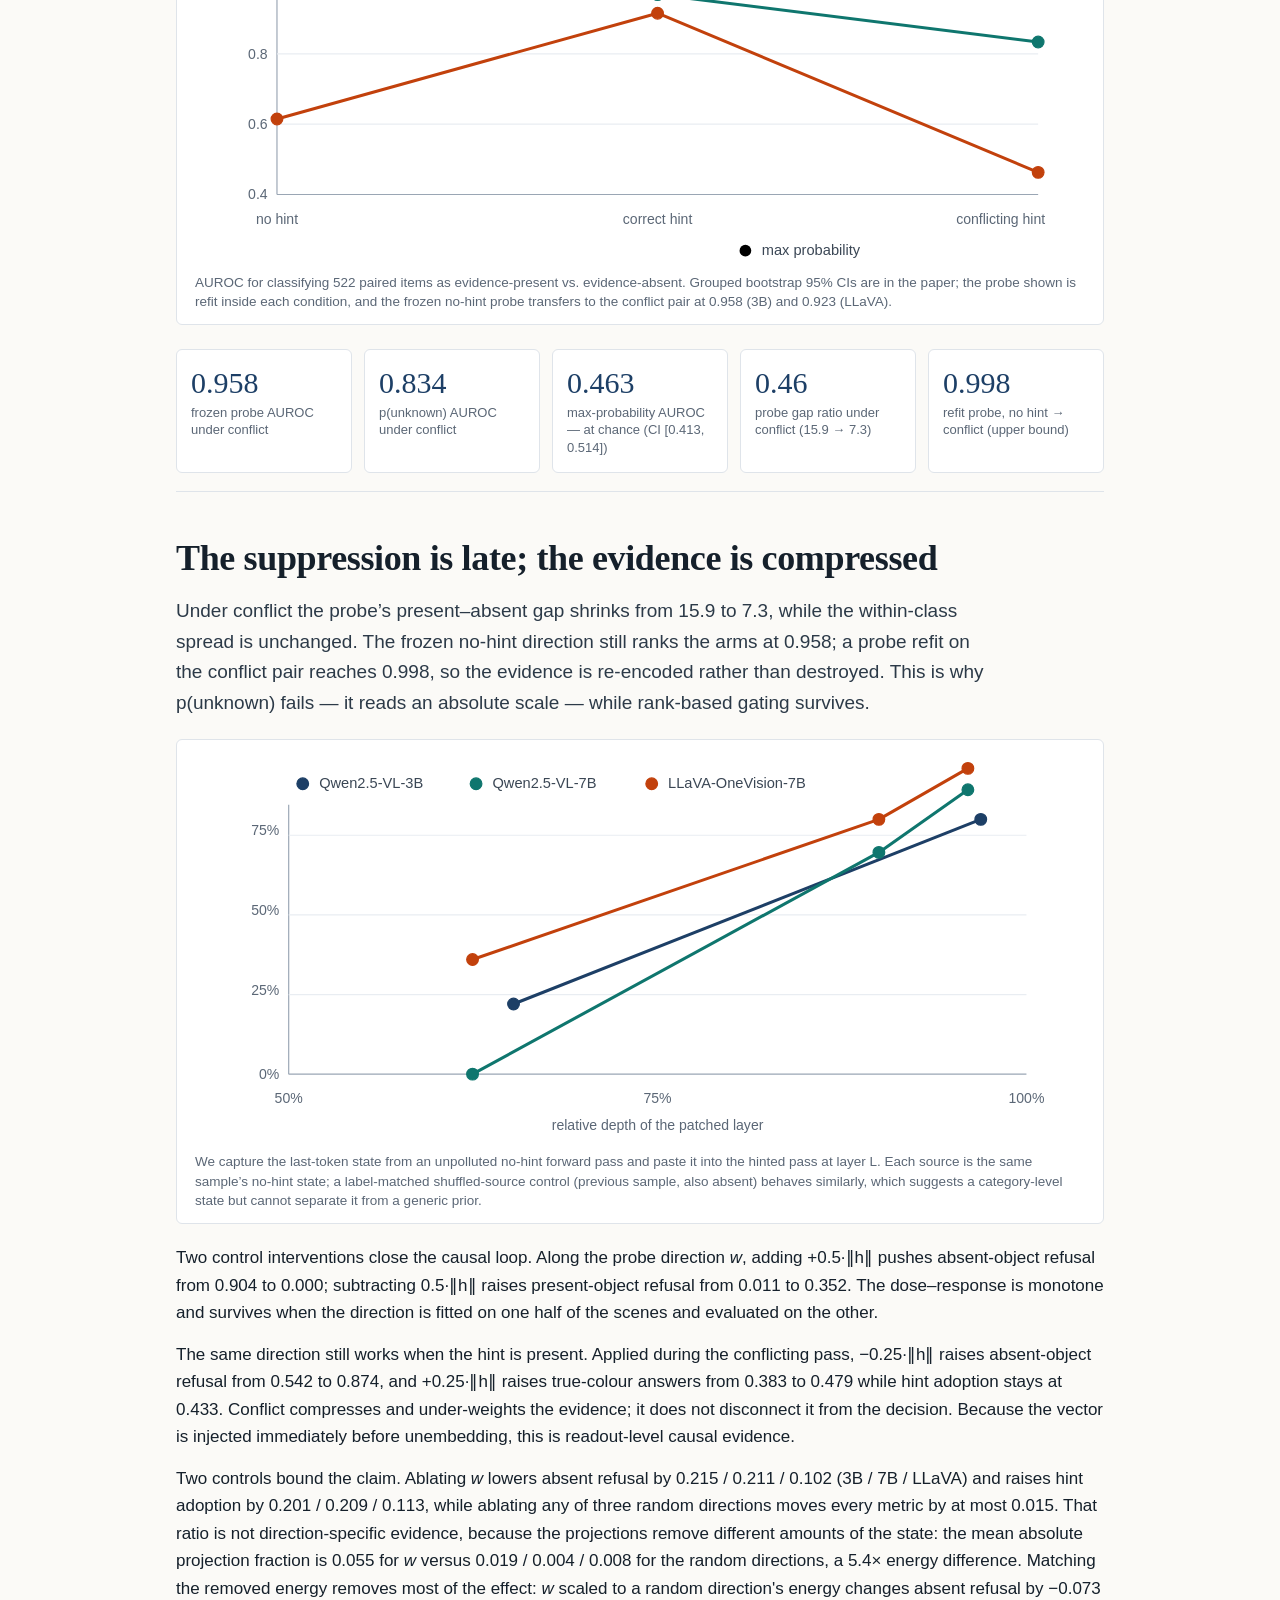
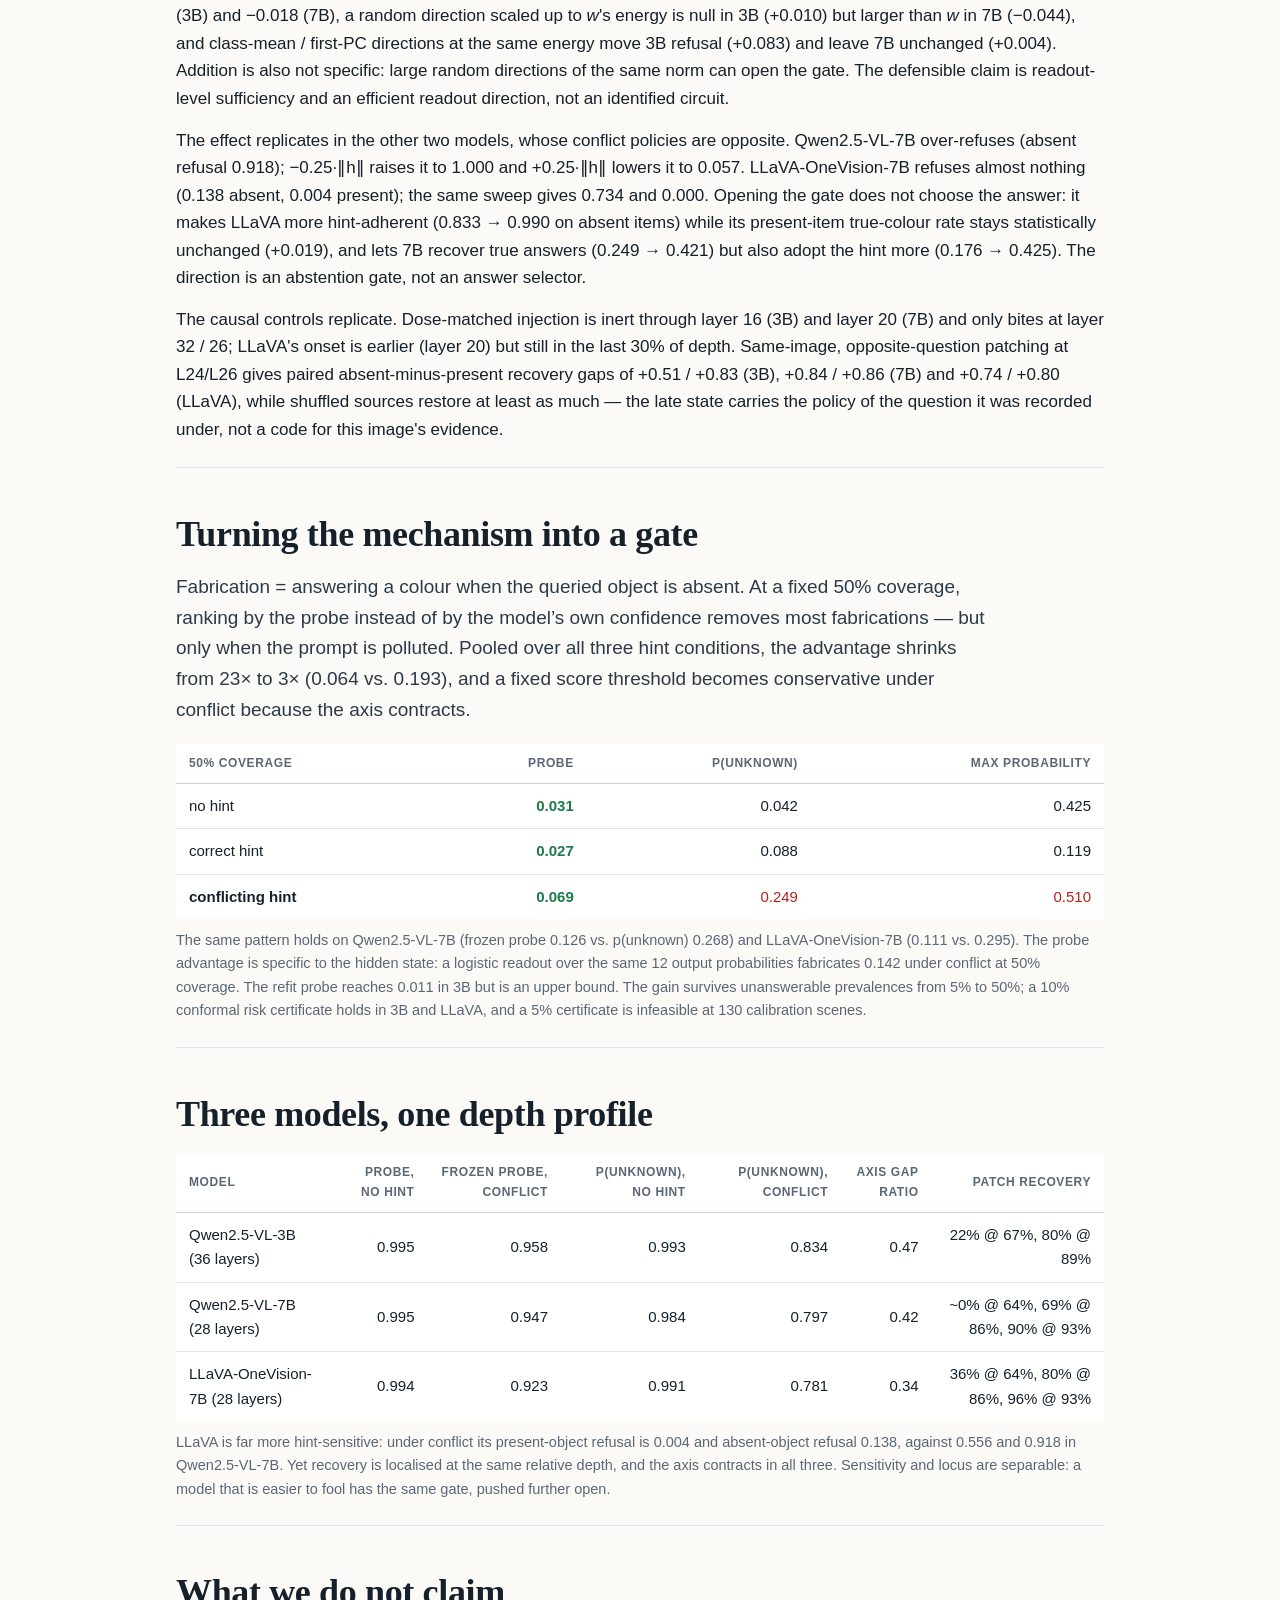
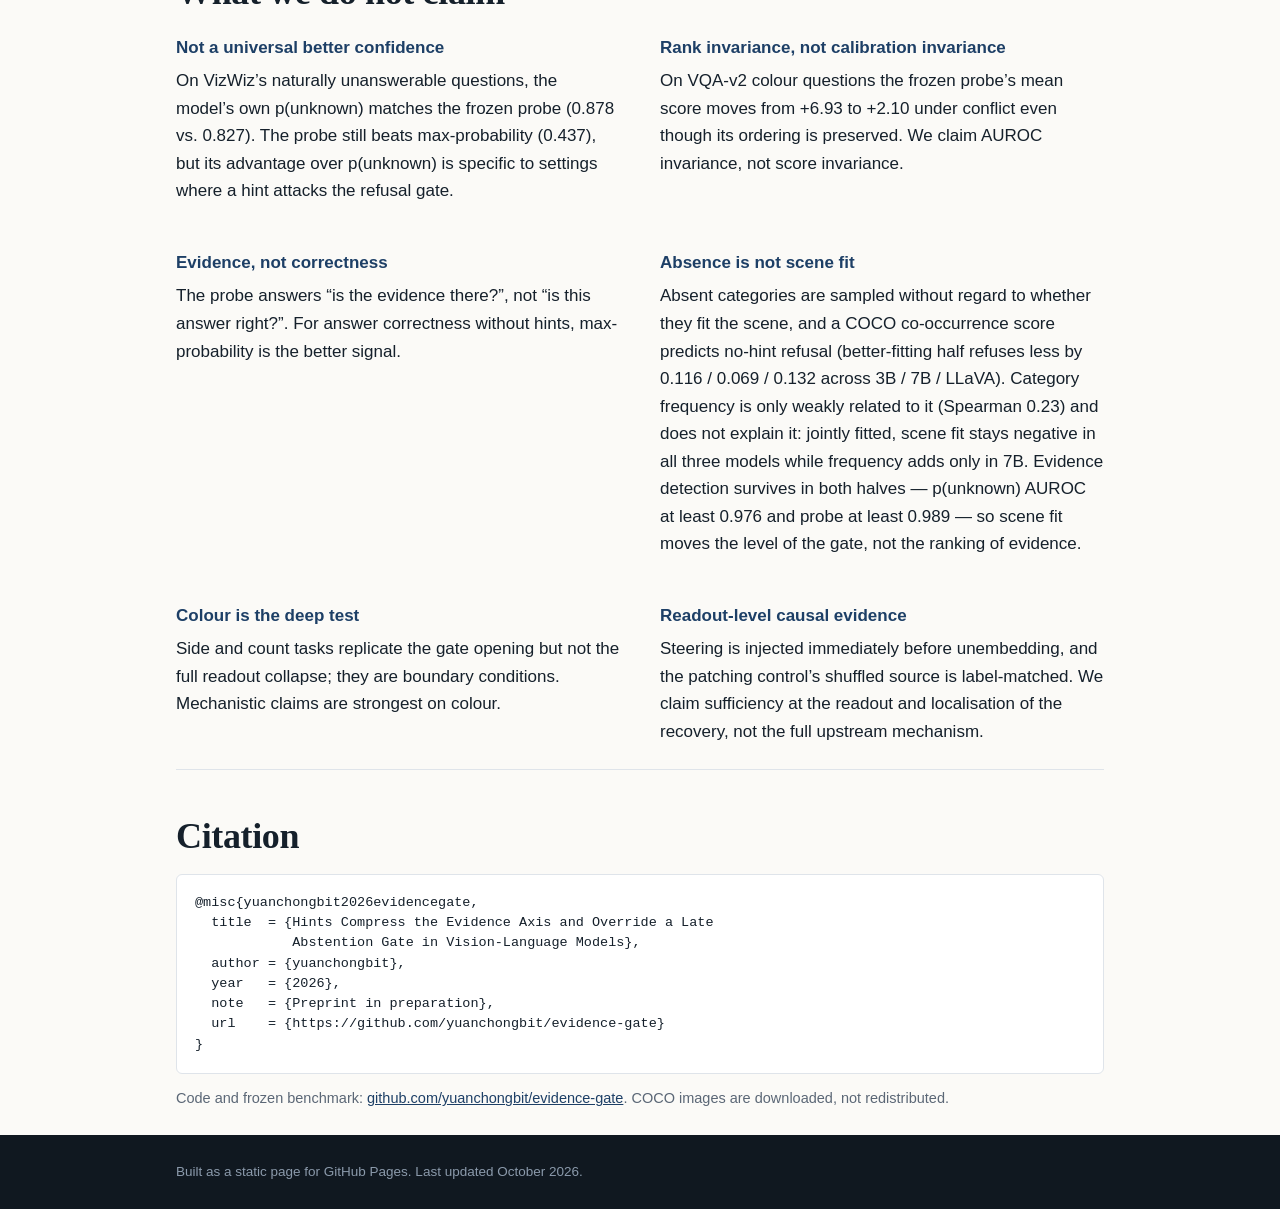
==== commit 05bf2b8a: "Recast the paper around evidence compression and report every control The hint compresses the eviden" ====
--- a/docs/index.html
+++ b/docs/index.html
@@ -3,8 +3,8 @@
 <head>
 <meta charset="utf-8">
 <meta name="viewport" content="width=device-width, initial-scale=1">
-<title>The Evidence Gate — How VLMs decide to answer without evidence</title>
-<meta name="description" content="A 2×3 design separating missing visual evidence from asserted answers in vision-language models. Conflicting hints break the refusal readout, not the internal evidence representation.">
+<title>Hints compress the evidence axis — The Evidence Gate</title>
+<meta name="description" content="A 2×3 design separating missing visual evidence from asserted answers in vision-language models. Conflicting hints break the refusal readout by compressing the internal evidence axis, not by erasing the evidence.">
 <link rel="stylesheet" href="assets/style.css">
 <link rel="alternate" hreflang="en" href="https://yuanchongbit.github.io/evidence-gate/">
 <link rel="alternate" hreflang="zh-Hans" href="https://yuanchongbit.github.io/evidence-gate/index.zh.html">
@@ -20,7 +20,7 @@
     </nav>
     <p class="kicker">Preprint · 2026</p>
     <h1>The Evidence Gate</h1>
-    <p class="subtitle">How vision-language models decide to answer<br>without evidence</p>
+    <p class="subtitle">Hints compress the evidence axis and override<br>a late abstention gate</p>
     <p class="authors">yuanchongbit</p>
     <nav class="links">
       <a class="primary" href="https://github.com/yuanchongbit/evidence-gate">Code</a>
@@ -35,15 +35,15 @@
 <main class="wrap">
 
 <section class="tldr">
-  <p><strong>TL;DR.</strong> Ask a vision-language model about an object that is not in the image and it usually says <em>unknown</em>. Add one sentence — “Hint: the umbrella is black.” — and it answers <em>black</em>. We show that this is not a failure of seeing. The evidence is still linearly decodable inside the model; what breaks is the <em>gate</em> that turns evidence into abstention. The gate is written late, in the last few layers, and can be read out and pushed back along a single direction.</p>
+  <p><strong>TL;DR.</strong> Ask a vision-language model about an object that is not in the image and it usually says <em>unknown</em>. Add one sentence — “Hint: the umbrella is black.” — and it answers <em>black</em>. We show that this is not a failure of seeing. The evidence is still decodable inside the model, but the hint compresses its axis by half; what breaks is the <em>gate</em> that turns evidence into abstention. The gate is written late, in the last few layers, and can be read out and pushed back along a single direction.</p>
 </section>
 
 <section id="idea">
   <h2>One image, six prompts, no editing</h2>
   <div class="cols">
     <div>
-      <p>Every photograph appears in all six cells of a 2×3 within-subject design: visual evidence {object present, object verified absent} × textual hint {none, correct, conflicting}.</p>
-      <p>The absent arm is not produced by erasing pixels. It asks about an object category that COCO’s exhaustive val2017 annotations place <em>outside</em> the image, so the scene is untouched. A separate yes/no probe confirms the manipulation: p(yes) = 0.095 for absent categories versus 0.95 for the original images.</p>
+      <p>Every photograph appears in all six cells of a 2×3 within-subject design: visual evidence {object present, object annotation-absent} × textual hint {none, correct, conflicting}.</p>
+      <p>The absent arm is not produced by erasing pixels. It asks about an object category that COCO’s exhaustive val2017 annotations place <em>outside</em> the image, so the scene is untouched. A separate yes/no probe confirms the manipulation: p(yes) = 0.095 for absent categories versus 0.95 for the original images. Absence is annotation-level, not ground-truth visual absence.</p>
       <p>The hint is made plausible rather than adversarial: it names the absent category’s most frequent colour in COCO val. Correct hints <em>help</em> (accuracy 0.762 → 0.973), which is what makes the conflicting hint a causal manipulation rather than noise.</p>
     </div>
     <figure class="design">
@@ -69,8 +69,8 @@
 </section>
 
 <section id="results">
-  <h2>The readout collapses. The representation does not.</h2>
-  <p class="lead">Under a conflicting hint, every signal computed from the model’s output distribution loses the ability to tell “evidence present” from “evidence absent”. A linear probe on the final hidden state does not move.</p>
+  <h2>The readout collapses. The evidence axis contracts.</h2>
+  <p class="lead">Under a conflicting hint, every signal computed from the model’s output distribution loses the ability to tell “evidence present” from “evidence absent”. A linear probe on the final hidden state keeps most of its ranking (frozen transfer 0.958), but its present–absent gap halves: 15.9 → 7.3. The information is re-encoded, not erased.</p>
 
   <figure class="chart">
     <svg viewBox="0 0 760 320" role="img" aria-label="AUROC of evidence detection under three hint conditions">
@@ -100,25 +100,26 @@
         <circle class="maxp" cx="70" cy="195.5" r="5"></circle><circle class="maxp" cx="395" cy="105.2" r="5"></circle><circle class="maxp" cx="720" cy="241.1" r="5"></circle>
       </g>
       <g class="legend">
-        <circle class="probe" cx="470" cy="22" r="5"></circle><text x="484" y="26">final-state probe</text>
+        <circle class="probe" cx="470" cy="22" r="5"></circle><text x="484" y="26">refit final-state probe</text>
         <circle class="punk" cx="600" cy="22" r="5"></circle><text x="614" y="26">p(unknown)</text>
         <circle class="maxp" cx="470" cy="308" r="5"></circle><text x="484" y="312">max probability</text>
       </g>
     </svg>
-    <figcaption>AUROC for classifying 522 paired items as evidence-present vs. evidence-absent. Grouped bootstrap 95% CIs are in the paper; the conflicting-hint gap between probe and p(unknown) is +0.164 [0.132, 0.196].</figcaption>
+    <figcaption>AUROC for classifying 522 paired items as evidence-present vs. evidence-absent. Grouped bootstrap 95% CIs are in the paper; the probe shown is refit inside each condition, and the frozen no-hint probe transfers to the conflict pair at 0.958 (3B) and 0.923 (LLaVA).</figcaption>
   </figure>
 
   <div class="cards">
-    <div class="card"><span class="num">0.998</span><span class="lab">probe AUROC under conflict</span></div>
+    <div class="card"><span class="num">0.958</span><span class="lab">frozen probe AUROC under conflict</span></div>
     <div class="card"><span class="num">0.834</span><span class="lab">p(unknown) AUROC under conflict</span></div>
-    <div class="card"><span class="num">0.463</span><span class="lab">max-probability AUROC — below chance</span></div>
-    <div class="card"><span class="num">0.969</span><span class="lab">probe transfer, no hint → conflict</span></div>
+    <div class="card"><span class="num">0.463</span><span class="lab">max-probability AUROC — at chance (CI [0.413, 0.514])</span></div>
+    <div class="card"><span class="num">0.46</span><span class="lab">probe gap ratio under conflict (15.9 → 7.3)</span></div>
+    <div class="card"><span class="num">0.998</span><span class="lab">refit probe, no hint → conflict (upper bound)</span></div>
   </div>
 </section>
 
 <section id="mechanism">
-  <h2>The suppression is a late write</h2>
-  <p class="lead">We capture the last-token state from an unpolluted no-hint forward pass and paste it into the hinted pass at layer L. If the remaining layers still produce a refusal, the evidence was carried forward rather than recomputed.</p>
+  <h2>The suppression is late; the evidence is compressed</h2>
+  <p class="lead">Under conflict the probe’s present–absent gap shrinks from 15.9 to 7.3, while the within-class spread is unchanged. The frozen no-hint direction still ranks the arms at 0.958; a probe refit on the conflict pair reaches 0.998, so the evidence is re-encoded rather than destroyed. This is why p(unknown) fails — it reads an absolute scale — while rank-based gating survives.</p>
 
   <figure class="chart">
     <svg viewBox="0 0 760 330" role="img" aria-label="Recovery of refusal after layer-wise activation patching">
@@ -152,45 +153,49 @@
         <circle class="llava" cx="390" cy="22" r="5"></circle><text x="404" y="26">LLaVA-OneVision-7B</text>
       </g>
     </svg>
-    <figcaption>Recovery of the refusal lost under conflict, measured by p(unknown). Each source is the same sample’s no-hint state; a shuffled-source control behaves similarly, locating the gate rather than a sample-specific code.</figcaption>
+    <figcaption>We capture the last-token state from an unpolluted no-hint forward pass and paste it into the hinted pass at layer L. Each source is the same sample’s no-hint state; a label-matched shuffled-source control (previous sample, also absent) behaves similarly, which suggests a category-level state but cannot separate it from a generic prior.</figcaption>
   </figure>
 
-  <p>Two control interventions close the causal loop. Along the probe direction <em>w</em>, adding +0.5·‖h‖ push absent-object refusal from 0.904 to 0.000; subtracting 0.5·‖h‖ raises present-object refusal from 0.011 to 0.352. The dose–response is monotone and survives when the direction is fitted on one half of the scenes and evaluated on the other.</p>
-
-  <p>The same direction still works when the hint is present. Applied during the conflicting pass, −0.25·‖h‖ raises absent-object refusal from 0.542 to 0.874, and +0.25·‖h‖ raises true-colour answers from 0.383 to 0.479 while hint adoption stays at 0.433. Conflict under-weights the evidence; it does not disconnect it from the decision.</p>
+  <p>Two control interventions close the causal loop. Along the probe direction <em>w</em>, adding +0.5·‖h‖ pushes absent-object refusal from 0.904 to 0.000; subtracting 0.5·‖h‖ raises present-object refusal from 0.011 to 0.352. The dose–response is monotone and survives when the direction is fitted on one half of the scenes and evaluated on the other.</p>
+
+  <p>The same direction still works when the hint is present. Applied during the conflicting pass, −0.25·‖h‖ raises absent-object refusal from 0.542 to 0.874, and +0.25·‖h‖ raises true-colour answers from 0.383 to 0.479 while hint adoption stays at 0.433. Conflict compresses and under-weights the evidence; it does not disconnect it from the decision. Because the vector is injected immediately before unembedding, this is readout-level causal evidence.</p>
+
+  <p>Two controls bound the claim. Ablating <em>w</em> lowers absent refusal by 0.215 / 0.211 / 0.102 (3B / 7B / LLaVA) and raises hint adoption by 0.201 / 0.209 / 0.113, while ablating any of three random directions moves every metric by at most 0.015. That ratio is not direction-specific evidence, because the projections remove different amounts of the state: the mean absolute projection fraction is 0.055 for <em>w</em> versus 0.019 / 0.004 / 0.008 for the random directions, a 5.4× energy difference. Matching the removed energy removes most of the effect: <em>w</em> scaled to a random direction's energy changes absent refusal by −0.073 (3B) and −0.018 (7B), a random direction scaled up to <em>w</em>'s energy is null in 3B (+0.010) but larger than <em>w</em> in 7B (−0.044), and class-mean / first-PC directions at the same energy move 3B refusal (+0.083) and leave 7B unchanged (+0.004). Addition is also not specific: large random directions of the same norm can open the gate. The defensible claim is readout-level sufficiency and an efficient readout direction, not an identified circuit.</p>
 
   <p>The effect replicates in the other two models, whose conflict policies are opposite. Qwen2.5-VL-7B over-refuses (absent refusal 0.918); −0.25·‖h‖ raises it to 1.000 and +0.25·‖h‖ lowers it to 0.057. LLaVA-OneVision-7B refuses almost nothing (0.138 absent, 0.004 present); the same sweep gives 0.734 and 0.000. Opening the gate does not choose the answer: it makes LLaVA more hint-adherent (0.833 → 0.990 on absent items) while its present-item true-colour rate stays statistically unchanged (+0.019), and lets 7B recover true answers (0.249 → 0.421) but also adopt the hint more (0.176 → 0.425). The direction is an abstention gate, not an answer selector.</p>
+
+  <p>The causal controls replicate. Dose-matched injection is inert through layer 16 (3B) and layer 20 (7B) and only bites at layer 32 / 26; LLaVA's onset is earlier (layer 20) but still in the last 30% of depth. Same-image, opposite-question patching at L24/L26 gives paired absent-minus-present recovery gaps of +0.51 / +0.83 (3B), +0.84 / +0.86 (7B) and +0.74 / +0.80 (LLaVA), while shuffled sources restore at least as much — the late state carries the policy of the question it was recorded under, not a code for this image's evidence.</p>
 </section>
 
 <section id="gate">
   <h2>Turning the mechanism into a gate</h2>
-  <p class="lead">Fabrication = answering a colour when the queried object is absent. At a fixed 50% coverage, ranking by the probe instead of by the model’s own confidence removes most fabrications — but only when the prompt is polluted.</p>
+  <p class="lead">Fabrication = answering a colour when the queried object is absent. At a fixed 50% coverage, ranking by the probe instead of by the model’s own confidence removes most fabrications — but only when the prompt is polluted. Pooled over all three hint conditions, the advantage shrinks from 23× to 3× (0.064 vs. 0.193), and a fixed score threshold becomes conservative under conflict because the axis contracts.</p>
   <div class="tablewrap">
     <table>
       <thead><tr><th>50% coverage</th><th>probe</th><th>p(unknown)</th><th>max probability</th></tr></thead>
       <tbody>
         <tr><td>no hint</td><td class="best">0.031</td><td>0.042</td><td>0.425</td></tr>
         <tr><td>correct hint</td><td class="best">0.027</td><td>0.088</td><td>0.119</td></tr>
-        <tr><td class="conflict">conflicting hint</td><td class="best">0.011</td><td class="warn">0.249</td><td class="warn">0.510</td></tr>
+        <tr><td class="conflict">conflicting hint</td><td class="best">0.069</td><td class="warn">0.249</td><td class="warn">0.510</td></tr>
       </tbody>
     </table>
   </div>
-  <p class="small">The same pattern holds on Qwen2.5-VL-7B (probe 0.019 vs. p(unknown) 0.268) and LLaVA-OneVision-7B (0.019 vs. 0.295).</p>
+  <p class="small">The same pattern holds on Qwen2.5-VL-7B (frozen probe 0.126 vs. p(unknown) 0.268) and LLaVA-OneVision-7B (0.111 vs. 0.295). The probe advantage is specific to the hidden state: a logistic readout over the same 12 output probabilities fabricates 0.142 under conflict at 50% coverage. The refit probe reaches 0.011 in 3B but is an upper bound. The gain survives unanswerable prevalences from 5% to 50%; a 10% conformal risk certificate holds in 3B and LLaVA, and a 5% certificate is infeasible at 130 calibration scenes.</p>
 </section>
 
 <section id="models">
   <h2>Three models, one depth profile</h2>
   <div class="tablewrap">
     <table>
-      <thead><tr><th>model</th><th>probe, no hint</th><th>probe, conflict</th><th>p(unknown), no hint</th><th>p(unknown), conflict</th><th>patch recovery</th></tr></thead>
+      <thead><tr><th>model</th><th>probe, no hint</th><th>frozen probe, conflict</th><th>p(unknown), no hint</th><th>p(unknown), conflict</th><th>axis gap ratio</th><th>patch recovery</th></tr></thead>
       <tbody>
-        <tr><td>Qwen2.5-VL-3B (36 layers)</td><td>0.995</td><td>0.998</td><td>0.993</td><td>0.834</td><td>22% @ 67%, 80% @ 89%</td></tr>
-        <tr><td>Qwen2.5-VL-7B (28 layers)</td><td>0.995</td><td>0.998</td><td>0.984</td><td>0.797</td><td>~0% @ 64%, 69% @ 86%, 90% @ 93%</td></tr>
-        <tr><td>LLaVA-OneVision-7B (28 layers)</td><td>0.996</td><td>0.999</td><td>0.991</td><td>0.781</td><td>36% @ 64%, 80% @ 86%, 96% @ 93%</td></tr>
+        <tr><td>Qwen2.5-VL-3B (36 layers)</td><td>0.995</td><td>0.958</td><td>0.993</td><td>0.834</td><td>0.47</td><td>22% @ 67%, 80% @ 89%</td></tr>
+        <tr><td>Qwen2.5-VL-7B (28 layers)</td><td>0.995</td><td>0.947</td><td>0.984</td><td>0.797</td><td>0.42</td><td>~0% @ 64%, 69% @ 86%, 90% @ 93%</td></tr>
+        <tr><td>LLaVA-OneVision-7B (28 layers)</td><td>0.994</td><td>0.923</td><td>0.991</td><td>0.781</td><td>0.34</td><td>36% @ 64%, 80% @ 86%, 96% @ 93%</td></tr>
       </tbody>
     </table>
   </div>
-  <p class="small">LLaVA is far more hint-sensitive: under conflict its refusal falls from 0.820 to 0.088, while Qwen2.5-VL-7B only moves from 0.958 to 0.877. Yet the suppression is written at the same relative depth. Sensitivity and locus are separable: a model that is easier to fool has the same gate, pushed further open.</p>
+  <p class="small">LLaVA is far more hint-sensitive: under conflict its present-object refusal is 0.004 and absent-object refusal 0.138, against 0.556 and 0.918 in Qwen2.5-VL-7B. Yet recovery is localised at the same relative depth, and the axis contracts in all three. Sensitivity and locus are separable: a model that is easier to fool has the same gate, pushed further open.</p>
 </section>
 
 <section id="limits">
@@ -209,8 +214,16 @@
       <p>The probe answers “is the evidence there?”, not “is this answer right?”. For answer correctness without hints, max-probability is the better signal.</p>
     </div>
     <div>
+      <h3>Absence is not scene fit</h3>
+      <p>Absent categories are sampled without regard to whether they fit the scene, and a COCO co-occurrence score predicts no-hint refusal (better-fitting half refuses less by 0.116 / 0.069 / 0.132 across 3B / 7B / LLaVA). Category frequency is only weakly related to it (Spearman 0.23) and does not explain it: jointly fitted, scene fit stays negative in all three models while frequency adds only in 7B. Evidence detection survives in both halves — p(unknown) AUROC at least 0.976 and probe at least 0.989 — so scene fit moves the level of the gate, not the ranking of evidence.</p>
+    </div>
+    <div>
       <h3>Colour is the deep test</h3>
       <p>Side and count tasks replicate the gate opening but not the full readout collapse; they are boundary conditions. Mechanistic claims are strongest on colour.</p>
+    </div>
+    <div>
+      <h3>Readout-level causal evidence</h3>
+      <p>Steering is injected immediately before unembedding, and the patching control’s shuffled source is label-matched. We claim sufficiency at the readout and localisation of the recovery, not the full upstream mechanism.</p>
     </div>
   </div>
 </section>
@@ -218,8 +231,8 @@
 <section id="cite">
   <h2>Citation</h2>
 <pre><code>@misc{yuanchongbit2026evidencegate,
-  title  = {The Evidence Gate: How Vision-Language Models
-            Decide to Answer Without Evidence},
+  title  = {Hints Compress the Evidence Axis and Override a Late
+            Abstention Gate in Vision-Language Models},
   author = {yuanchongbit},
   year   = {2026},
   note   = {Preprint in preparation},
--- a/docs/assets/style.css
+++ b/docs/assets/style.css
@@ -250,7 +250,7 @@
 /* cards */
 .cards {
   display: grid;
-  grid-template-columns: repeat(4, 1fr);
+  grid-template-columns: repeat(5, 1fr);
   gap: 12px;
   margin: 24px 0 8px;
 }
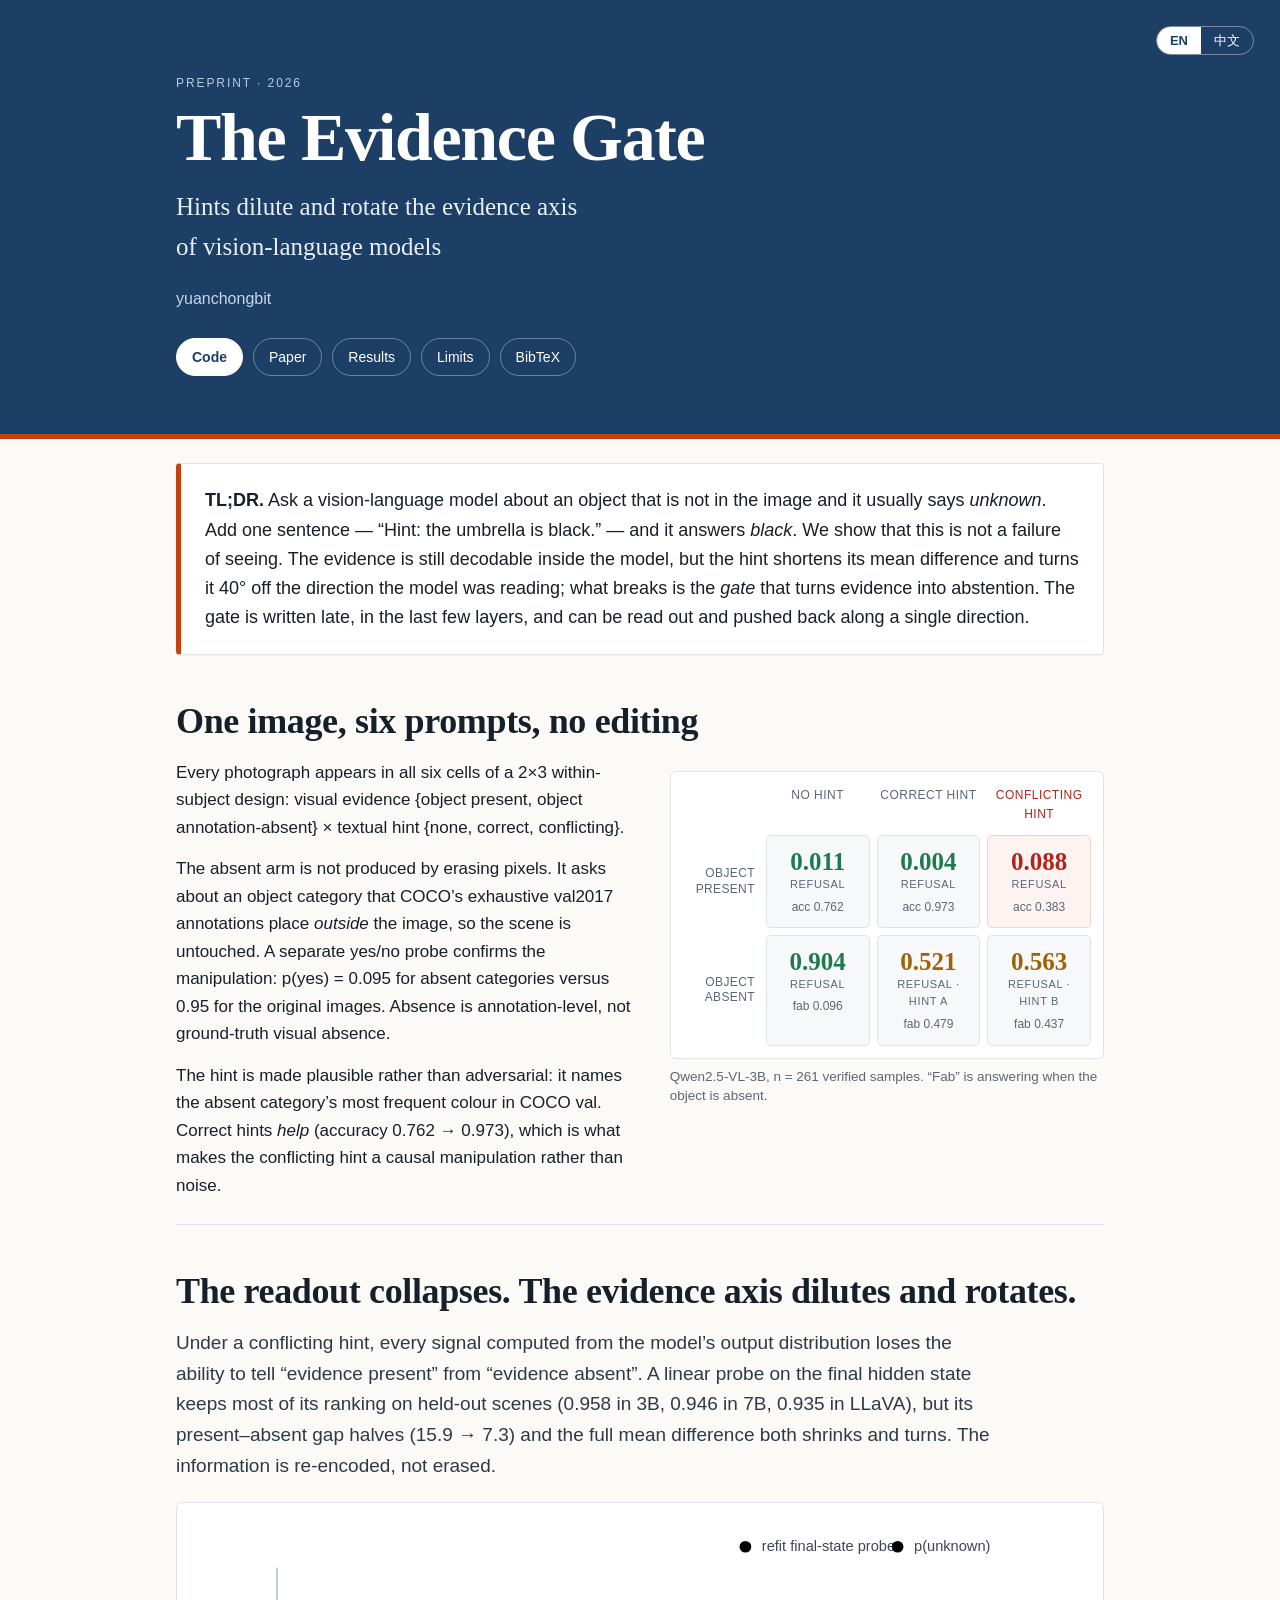
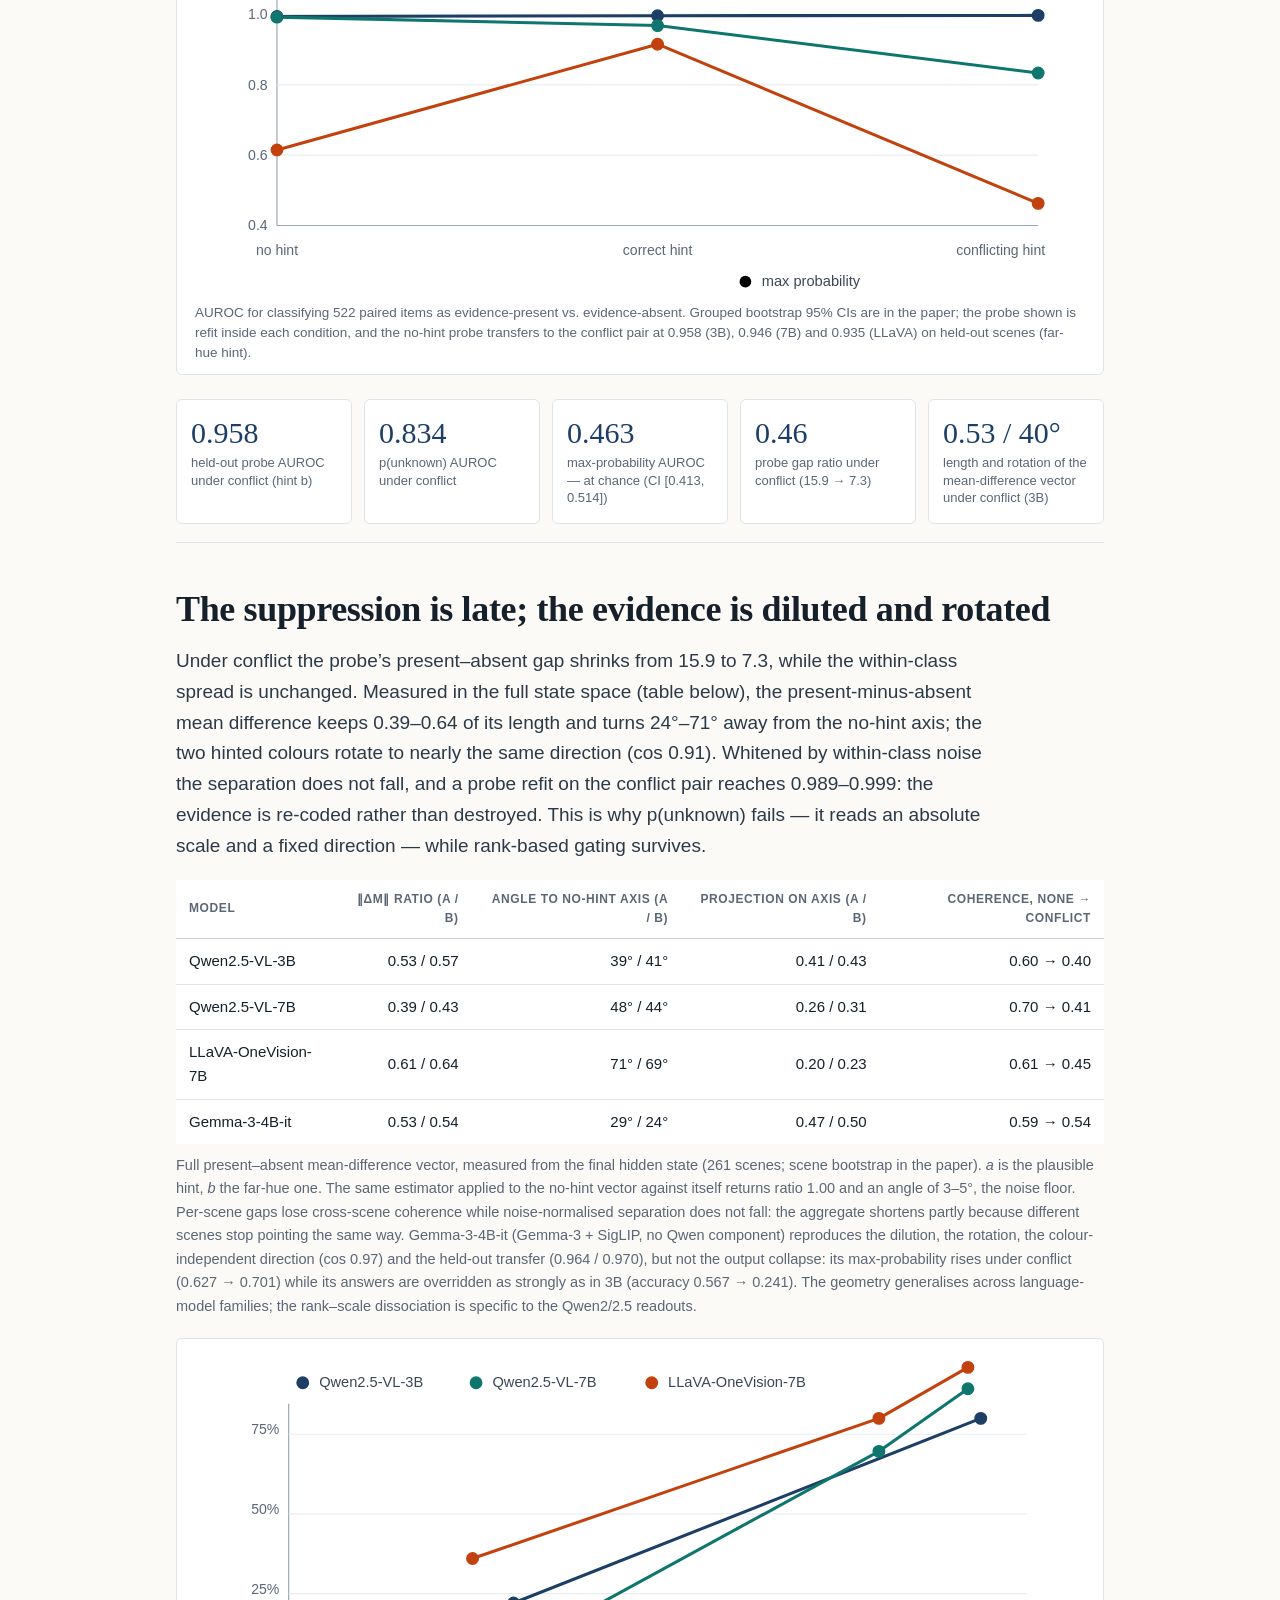
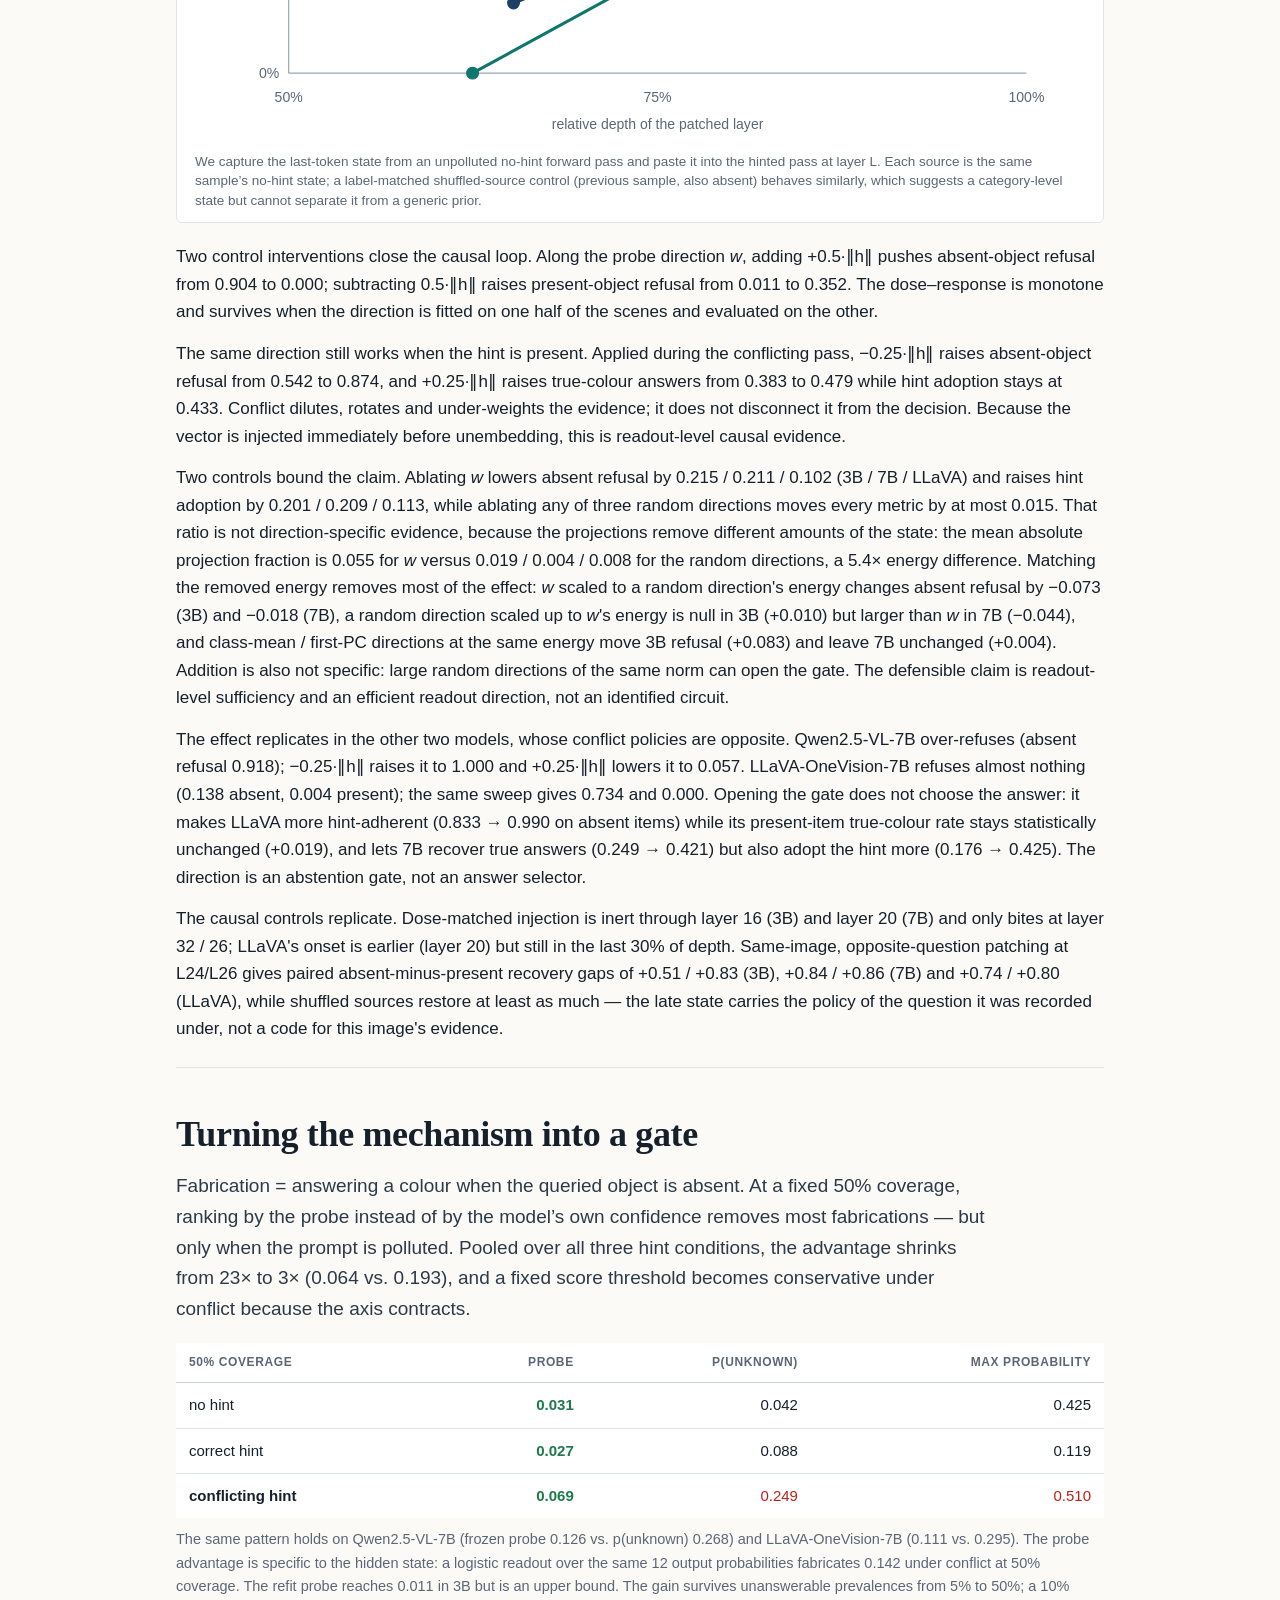
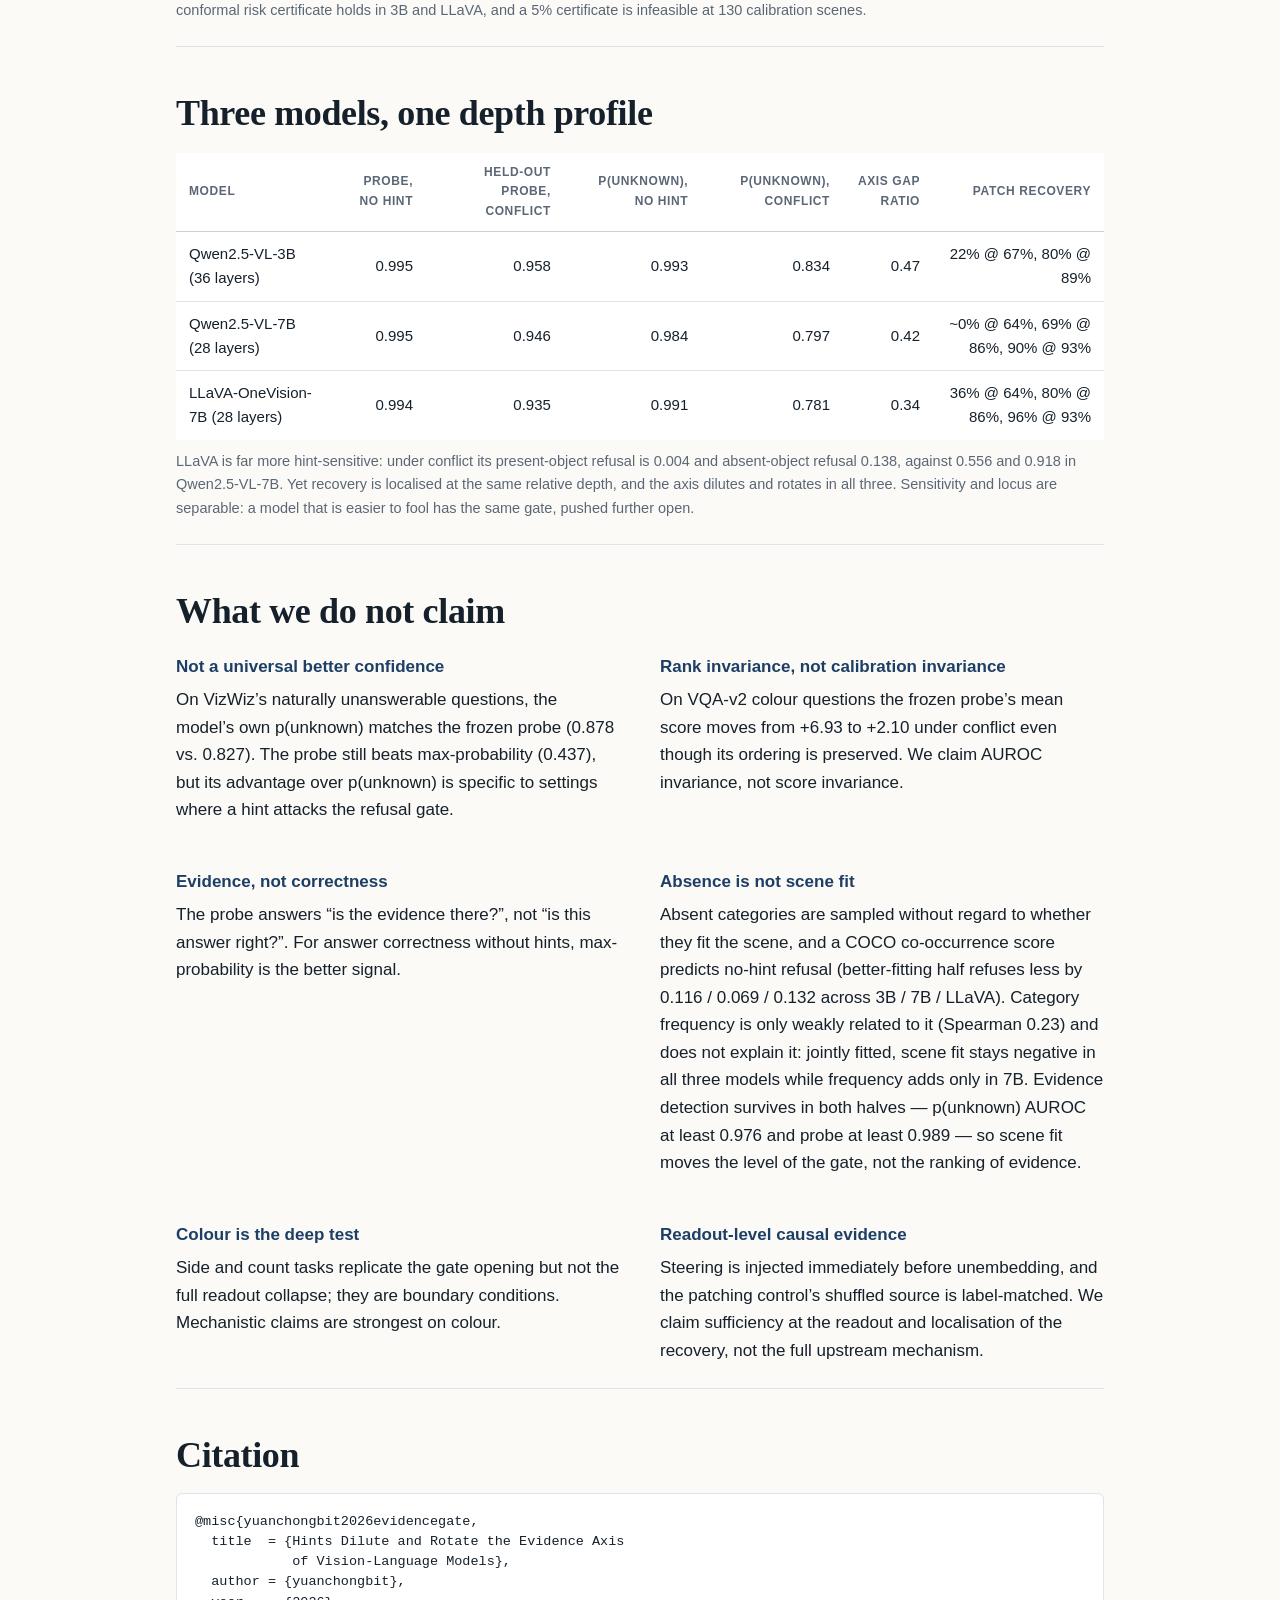
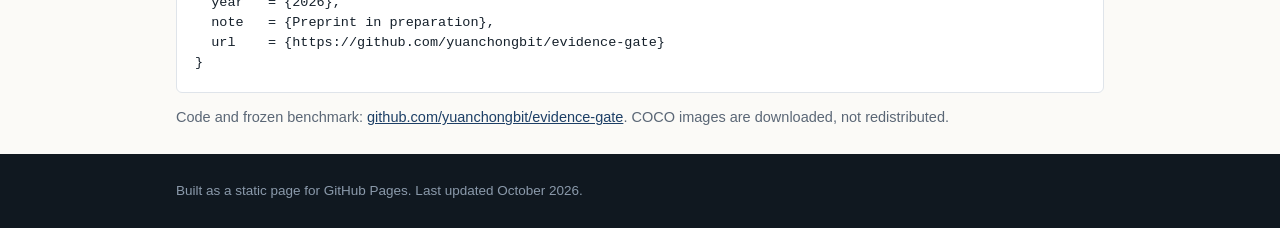
==== commit 6d445eba: "Recast the conflict as dilution and rotation, and add a fourth backbone Measure the full present-min" ====
--- a/docs/index.html
+++ b/docs/index.html
@@ -3,8 +3,8 @@
 <head>
 <meta charset="utf-8">
 <meta name="viewport" content="width=device-width, initial-scale=1">
-<title>Hints compress the evidence axis — The Evidence Gate</title>
-<meta name="description" content="A 2×3 design separating missing visual evidence from asserted answers in vision-language models. Conflicting hints break the refusal readout by compressing the internal evidence axis, not by erasing the evidence.">
+<title>Hints dilute and rotate the evidence axis — The Evidence Gate</title>
+<meta name="description" content="A 2×3 design separating missing visual evidence from asserted answers in vision-language models. Conflicting hints break the refusal readout by diluting and rotating the internal evidence axis, not by erasing the evidence.">
 <link rel="stylesheet" href="assets/style.css">
 <link rel="alternate" hreflang="en" href="https://yuanchongbit.github.io/evidence-gate/">
 <link rel="alternate" hreflang="zh-Hans" href="https://yuanchongbit.github.io/evidence-gate/index.zh.html">
@@ -20,7 +20,7 @@
     </nav>
     <p class="kicker">Preprint · 2026</p>
     <h1>The Evidence Gate</h1>
-    <p class="subtitle">Hints compress the evidence axis and override<br>a late abstention gate</p>
+    <p class="subtitle">Hints dilute and rotate the evidence axis<br>of vision-language models</p>
     <p class="authors">yuanchongbit</p>
     <nav class="links">
       <a class="primary" href="https://github.com/yuanchongbit/evidence-gate">Code</a>
@@ -35,7 +35,7 @@
 <main class="wrap">
 
 <section class="tldr">
-  <p><strong>TL;DR.</strong> Ask a vision-language model about an object that is not in the image and it usually says <em>unknown</em>. Add one sentence — “Hint: the umbrella is black.” — and it answers <em>black</em>. We show that this is not a failure of seeing. The evidence is still decodable inside the model, but the hint compresses its axis by half; what breaks is the <em>gate</em> that turns evidence into abstention. The gate is written late, in the last few layers, and can be read out and pushed back along a single direction.</p>
+  <p><strong>TL;DR.</strong> Ask a vision-language model about an object that is not in the image and it usually says <em>unknown</em>. Add one sentence — “Hint: the umbrella is black.” — and it answers <em>black</em>. We show that this is not a failure of seeing. The evidence is still decodable inside the model, but the hint shortens its mean difference and turns it 40° off the direction the model was reading; what breaks is the <em>gate</em> that turns evidence into abstention. The gate is written late, in the last few layers, and can be read out and pushed back along a single direction.</p>
 </section>
 
 <section id="idea">
@@ -69,8 +69,8 @@
 </section>
 
 <section id="results">
-  <h2>The readout collapses. The evidence axis contracts.</h2>
-  <p class="lead">Under a conflicting hint, every signal computed from the model’s output distribution loses the ability to tell “evidence present” from “evidence absent”. A linear probe on the final hidden state keeps most of its ranking (frozen transfer 0.958), but its present–absent gap halves: 15.9 → 7.3. The information is re-encoded, not erased.</p>
+  <h2>The readout collapses. The evidence axis dilutes and rotates.</h2>
+  <p class="lead">Under a conflicting hint, every signal computed from the model’s output distribution loses the ability to tell “evidence present” from “evidence absent”. A linear probe on the final hidden state keeps most of its ranking on held-out scenes (0.958 in 3B, 0.946 in 7B, 0.935 in LLaVA), but its present–absent gap halves (15.9 → 7.3) and the full mean difference both shrinks and turns. The information is re-encoded, not erased.</p>
 
   <figure class="chart">
     <svg viewBox="0 0 760 320" role="img" aria-label="AUROC of evidence detection under three hint conditions">
@@ -105,21 +105,34 @@
         <circle class="maxp" cx="470" cy="308" r="5"></circle><text x="484" y="312">max probability</text>
       </g>
     </svg>
-    <figcaption>AUROC for classifying 522 paired items as evidence-present vs. evidence-absent. Grouped bootstrap 95% CIs are in the paper; the probe shown is refit inside each condition, and the frozen no-hint probe transfers to the conflict pair at 0.958 (3B) and 0.923 (LLaVA).</figcaption>
+    <figcaption>AUROC for classifying 522 paired items as evidence-present vs. evidence-absent. Grouped bootstrap 95% CIs are in the paper; the probe shown is refit inside each condition, and the no-hint probe transfers to the conflict pair at 0.958 (3B), 0.946 (7B) and 0.935 (LLaVA) on held-out scenes (far-hue hint).</figcaption>
   </figure>
 
   <div class="cards">
-    <div class="card"><span class="num">0.958</span><span class="lab">frozen probe AUROC under conflict</span></div>
+    <div class="card"><span class="num">0.958</span><span class="lab">held-out probe AUROC under conflict (hint b)</span></div>
     <div class="card"><span class="num">0.834</span><span class="lab">p(unknown) AUROC under conflict</span></div>
     <div class="card"><span class="num">0.463</span><span class="lab">max-probability AUROC — at chance (CI [0.413, 0.514])</span></div>
     <div class="card"><span class="num">0.46</span><span class="lab">probe gap ratio under conflict (15.9 → 7.3)</span></div>
-    <div class="card"><span class="num">0.998</span><span class="lab">refit probe, no hint → conflict (upper bound)</span></div>
+    <div class="card"><span class="num">0.53 / 40°</span><span class="lab">length and rotation of the mean-difference vector under conflict (3B)</span></div>
   </div>
 </section>
 
 <section id="mechanism">
-  <h2>The suppression is late; the evidence is compressed</h2>
-  <p class="lead">Under conflict the probe’s present–absent gap shrinks from 15.9 to 7.3, while the within-class spread is unchanged. The frozen no-hint direction still ranks the arms at 0.958; a probe refit on the conflict pair reaches 0.998, so the evidence is re-encoded rather than destroyed. This is why p(unknown) fails — it reads an absolute scale — while rank-based gating survives.</p>
+  <h2>The suppression is late; the evidence is diluted and rotated</h2>
+  <p class="lead">Under conflict the probe’s present–absent gap shrinks from 15.9 to 7.3, while the within-class spread is unchanged. Measured in the full state space (table below), the present-minus-absent mean difference keeps 0.39–0.64 of its length and turns 24°–71° away from the no-hint axis; the two hinted colours rotate to nearly the same direction (cos 0.91). Whitened by within-class noise the separation does not fall, and a probe refit on the conflict pair reaches 0.989–0.999: the evidence is re-coded rather than destroyed. This is why p(unknown) fails — it reads an absolute scale and a fixed direction — while rank-based gating survives.</p>
+
+  <div class="tablewrap">
+    <table>
+      <thead><tr><th>model</th><th>‖Δμ‖ ratio (a / b)</th><th>angle to no-hint axis (a / b)</th><th>projection on axis (a / b)</th><th>coherence, none → conflict</th></tr></thead>
+      <tbody>
+        <tr><td>Qwen2.5-VL-3B</td><td>0.53 / 0.57</td><td>39° / 41°</td><td>0.41 / 0.43</td><td>0.60 → 0.40</td></tr>
+        <tr><td>Qwen2.5-VL-7B</td><td>0.39 / 0.43</td><td>48° / 44°</td><td>0.26 / 0.31</td><td>0.70 → 0.41</td></tr>
+        <tr><td>LLaVA-OneVision-7B</td><td>0.61 / 0.64</td><td>71° / 69°</td><td>0.20 / 0.23</td><td>0.61 → 0.45</td></tr>
+        <tr><td>Gemma-3-4B-it</td><td>0.53 / 0.54</td><td>29° / 24°</td><td>0.47 / 0.50</td><td>0.59 → 0.54</td></tr>
+      </tbody>
+    </table>
+  </div>
+  <p class="small">Full present–absent mean-difference vector, measured from the final hidden state (261 scenes; scene bootstrap in the paper). <em>a</em> is the plausible hint, <em>b</em> the far-hue one. The same estimator applied to the no-hint vector against itself returns ratio 1.00 and an angle of 3–5°, the noise floor. Per-scene gaps lose cross-scene coherence while noise-normalised separation does not fall: the aggregate shortens partly because different scenes stop pointing the same way. Gemma-3-4B-it (Gemma-3 + SigLIP, no Qwen component) reproduces the dilution, the rotation, the colour-independent direction (cos 0.97) and the held-out transfer (0.964 / 0.970), but not the output collapse: its max-probability rises under conflict (0.627 → 0.701) while its answers are overridden as strongly as in 3B (accuracy 0.567 → 0.241). The geometry generalises across language-model families; the rank–scale dissociation is specific to the Qwen2/2.5 readouts.</p>
 
   <figure class="chart">
     <svg viewBox="0 0 760 330" role="img" aria-label="Recovery of refusal after layer-wise activation patching">
@@ -158,7 +171,7 @@
 
   <p>Two control interventions close the causal loop. Along the probe direction <em>w</em>, adding +0.5·‖h‖ pushes absent-object refusal from 0.904 to 0.000; subtracting 0.5·‖h‖ raises present-object refusal from 0.011 to 0.352. The dose–response is monotone and survives when the direction is fitted on one half of the scenes and evaluated on the other.</p>
 
-  <p>The same direction still works when the hint is present. Applied during the conflicting pass, −0.25·‖h‖ raises absent-object refusal from 0.542 to 0.874, and +0.25·‖h‖ raises true-colour answers from 0.383 to 0.479 while hint adoption stays at 0.433. Conflict compresses and under-weights the evidence; it does not disconnect it from the decision. Because the vector is injected immediately before unembedding, this is readout-level causal evidence.</p>
+  <p>The same direction still works when the hint is present. Applied during the conflicting pass, −0.25·‖h‖ raises absent-object refusal from 0.542 to 0.874, and +0.25·‖h‖ raises true-colour answers from 0.383 to 0.479 while hint adoption stays at 0.433. Conflict dilutes, rotates and under-weights the evidence; it does not disconnect it from the decision. Because the vector is injected immediately before unembedding, this is readout-level causal evidence.</p>
 
   <p>Two controls bound the claim. Ablating <em>w</em> lowers absent refusal by 0.215 / 0.211 / 0.102 (3B / 7B / LLaVA) and raises hint adoption by 0.201 / 0.209 / 0.113, while ablating any of three random directions moves every metric by at most 0.015. That ratio is not direction-specific evidence, because the projections remove different amounts of the state: the mean absolute projection fraction is 0.055 for <em>w</em> versus 0.019 / 0.004 / 0.008 for the random directions, a 5.4× energy difference. Matching the removed energy removes most of the effect: <em>w</em> scaled to a random direction's energy changes absent refusal by −0.073 (3B) and −0.018 (7B), a random direction scaled up to <em>w</em>'s energy is null in 3B (+0.010) but larger than <em>w</em> in 7B (−0.044), and class-mean / first-PC directions at the same energy move 3B refusal (+0.083) and leave 7B unchanged (+0.004). Addition is also not specific: large random directions of the same norm can open the gate. The defensible claim is readout-level sufficiency and an efficient readout direction, not an identified circuit.</p>
 
@@ -187,15 +200,15 @@
   <h2>Three models, one depth profile</h2>
   <div class="tablewrap">
     <table>
-      <thead><tr><th>model</th><th>probe, no hint</th><th>frozen probe, conflict</th><th>p(unknown), no hint</th><th>p(unknown), conflict</th><th>axis gap ratio</th><th>patch recovery</th></tr></thead>
+      <thead><tr><th>model</th><th>probe, no hint</th><th>held-out probe, conflict</th><th>p(unknown), no hint</th><th>p(unknown), conflict</th><th>axis gap ratio</th><th>patch recovery</th></tr></thead>
       <tbody>
         <tr><td>Qwen2.5-VL-3B (36 layers)</td><td>0.995</td><td>0.958</td><td>0.993</td><td>0.834</td><td>0.47</td><td>22% @ 67%, 80% @ 89%</td></tr>
-        <tr><td>Qwen2.5-VL-7B (28 layers)</td><td>0.995</td><td>0.947</td><td>0.984</td><td>0.797</td><td>0.42</td><td>~0% @ 64%, 69% @ 86%, 90% @ 93%</td></tr>
-        <tr><td>LLaVA-OneVision-7B (28 layers)</td><td>0.994</td><td>0.923</td><td>0.991</td><td>0.781</td><td>0.34</td><td>36% @ 64%, 80% @ 86%, 96% @ 93%</td></tr>
+        <tr><td>Qwen2.5-VL-7B (28 layers)</td><td>0.995</td><td>0.946</td><td>0.984</td><td>0.797</td><td>0.42</td><td>~0% @ 64%, 69% @ 86%, 90% @ 93%</td></tr>
+        <tr><td>LLaVA-OneVision-7B (28 layers)</td><td>0.994</td><td>0.935</td><td>0.991</td><td>0.781</td><td>0.34</td><td>36% @ 64%, 80% @ 86%, 96% @ 93%</td></tr>
       </tbody>
     </table>
   </div>
-  <p class="small">LLaVA is far more hint-sensitive: under conflict its present-object refusal is 0.004 and absent-object refusal 0.138, against 0.556 and 0.918 in Qwen2.5-VL-7B. Yet recovery is localised at the same relative depth, and the axis contracts in all three. Sensitivity and locus are separable: a model that is easier to fool has the same gate, pushed further open.</p>
+  <p class="small">LLaVA is far more hint-sensitive: under conflict its present-object refusal is 0.004 and absent-object refusal 0.138, against 0.556 and 0.918 in Qwen2.5-VL-7B. Yet recovery is localised at the same relative depth, and the axis dilutes and rotates in all three. Sensitivity and locus are separable: a model that is easier to fool has the same gate, pushed further open.</p>
 </section>
 
 <section id="limits">
@@ -231,8 +244,8 @@
 <section id="cite">
   <h2>Citation</h2>
 <pre><code>@misc{yuanchongbit2026evidencegate,
-  title  = {Hints Compress the Evidence Axis and Override a Late
-            Abstention Gate in Vision-Language Models},
+  title  = {Hints Dilute and Rotate the Evidence Axis
+            of Vision-Language Models},
   author = {yuanchongbit},
   year   = {2026},
   note   = {Preprint in preparation},
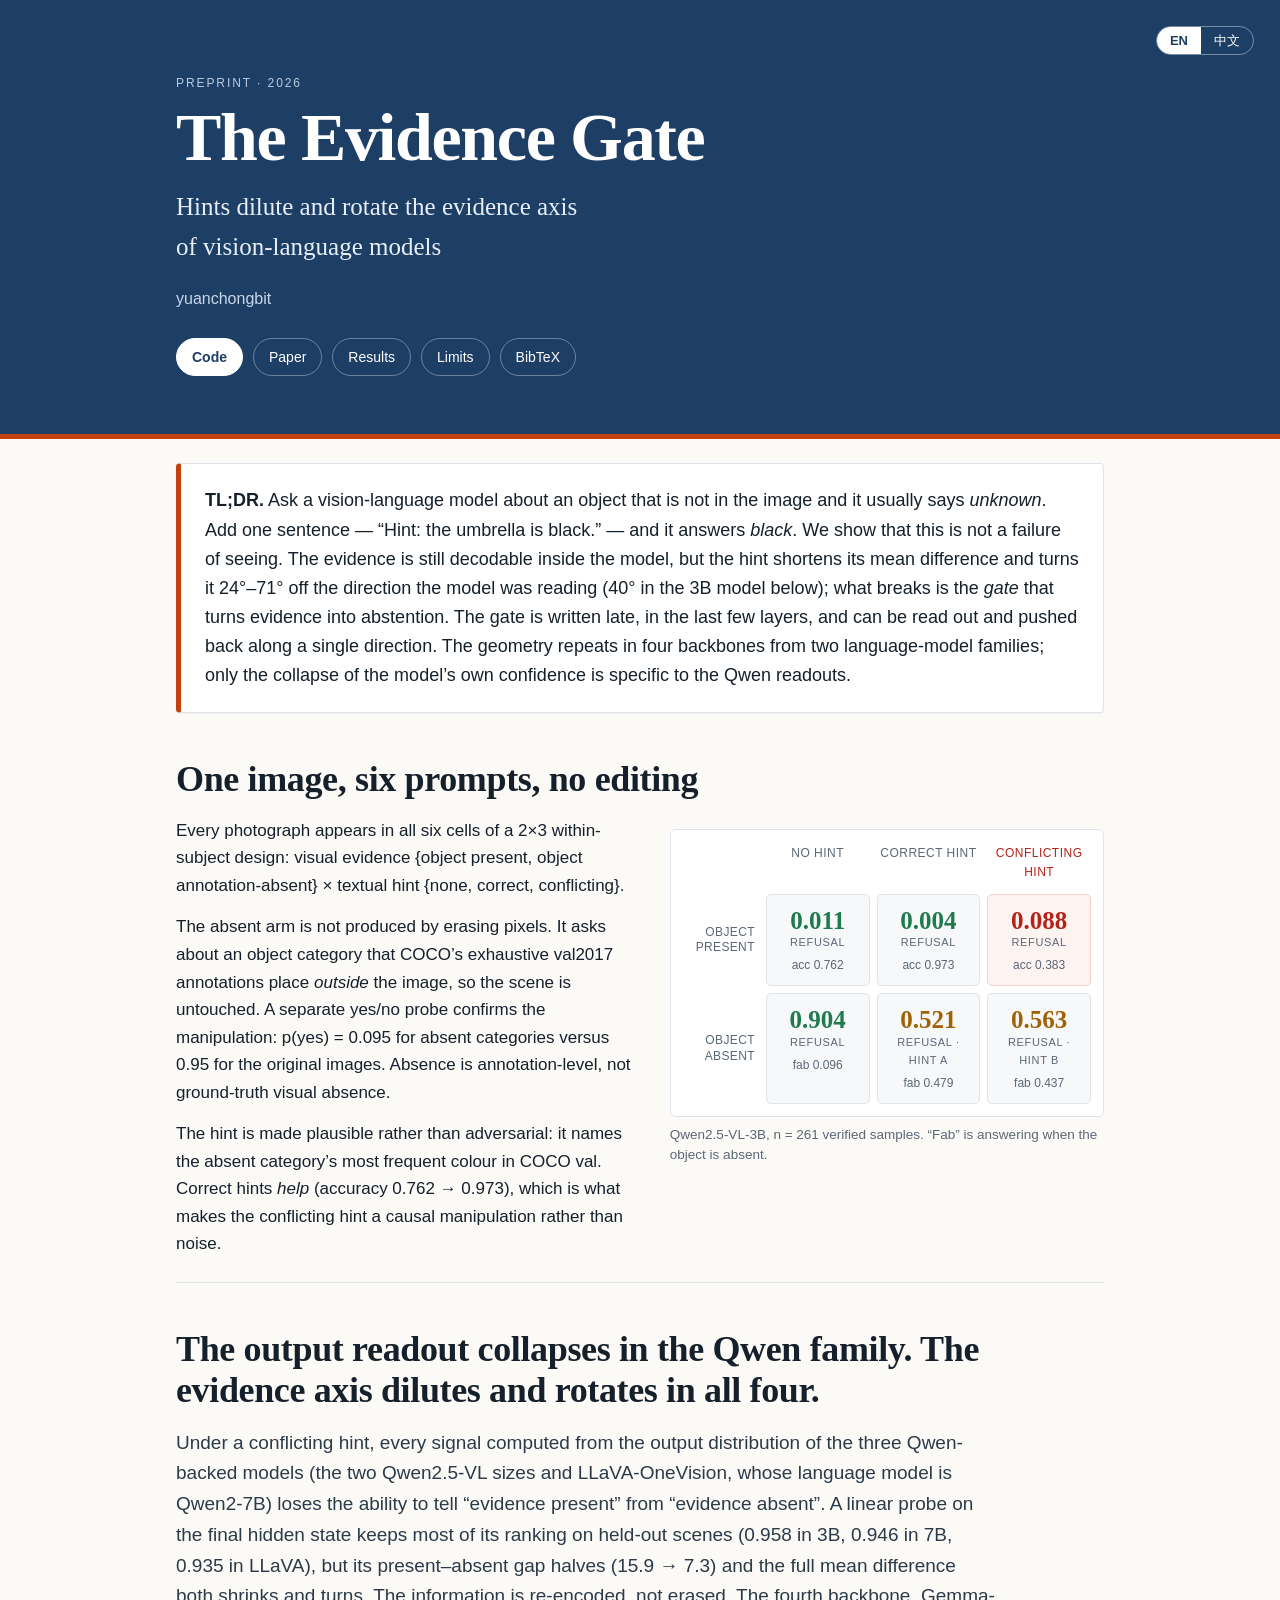
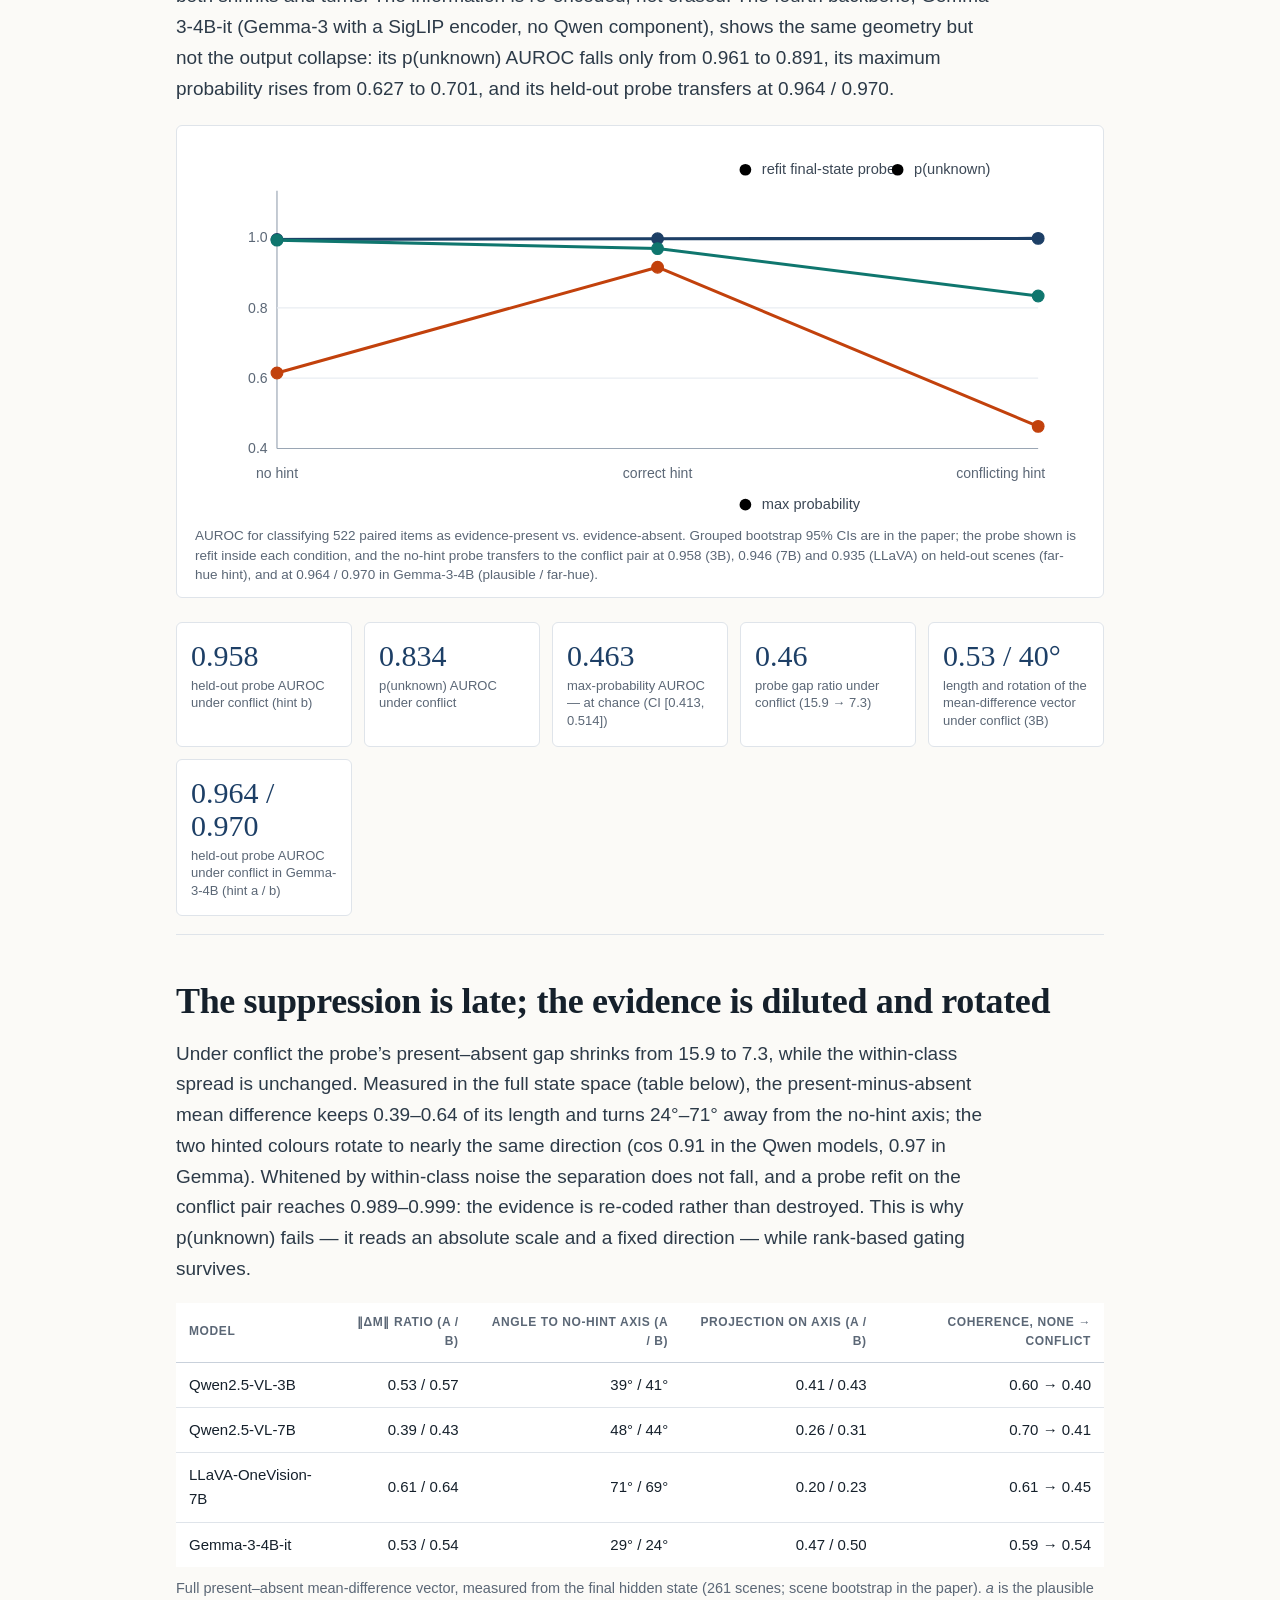
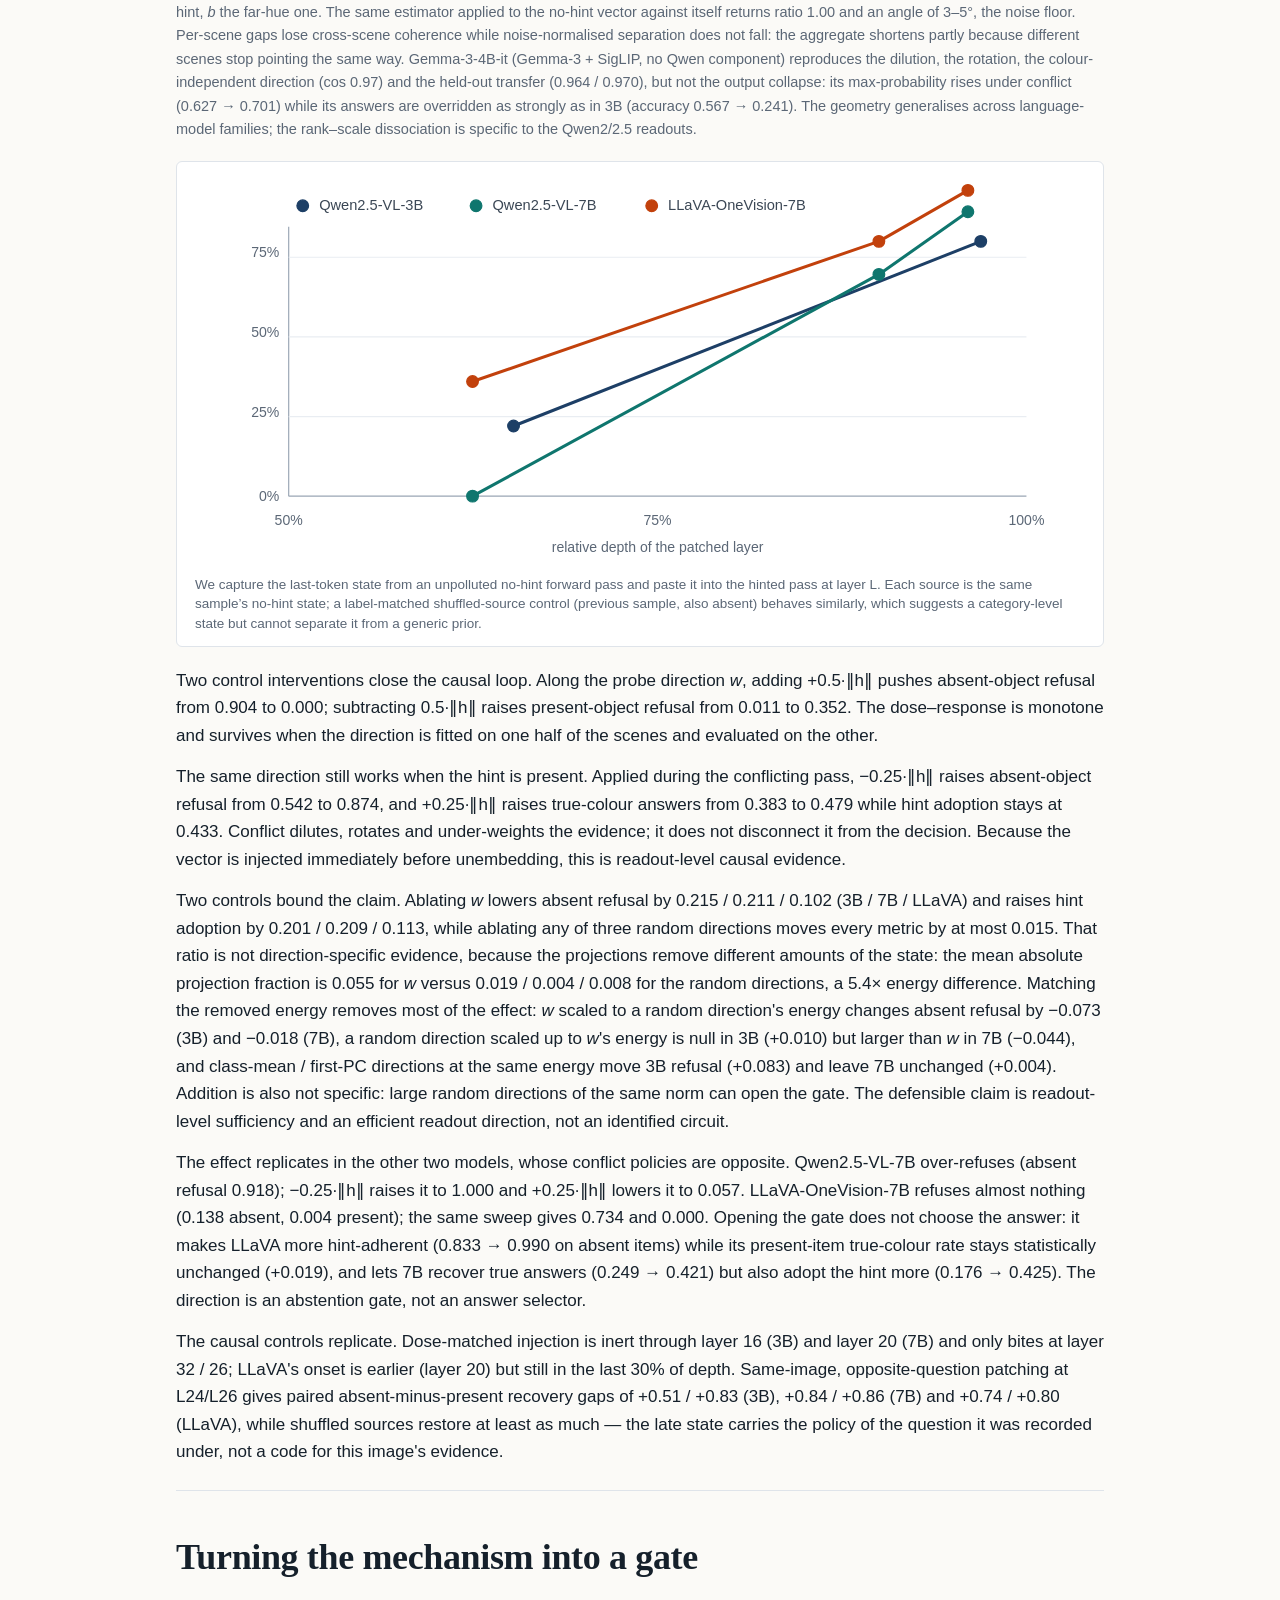
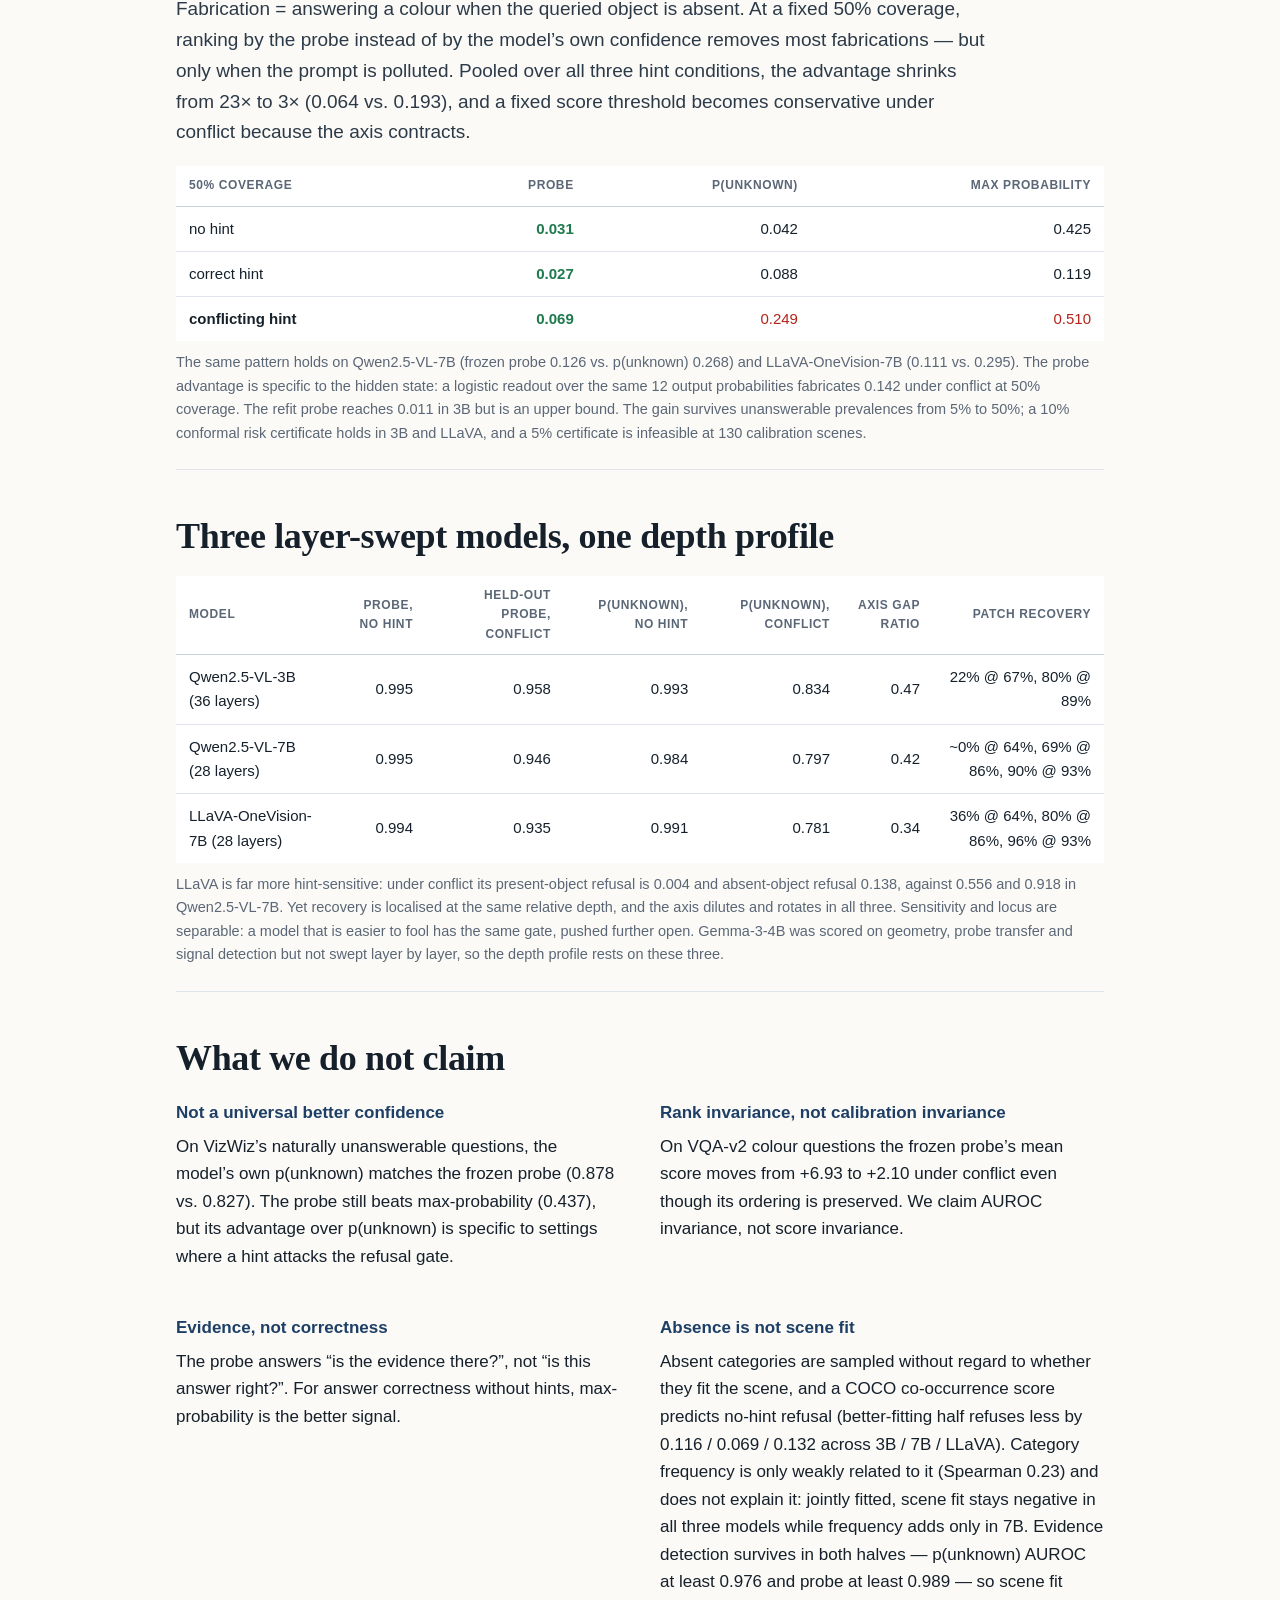
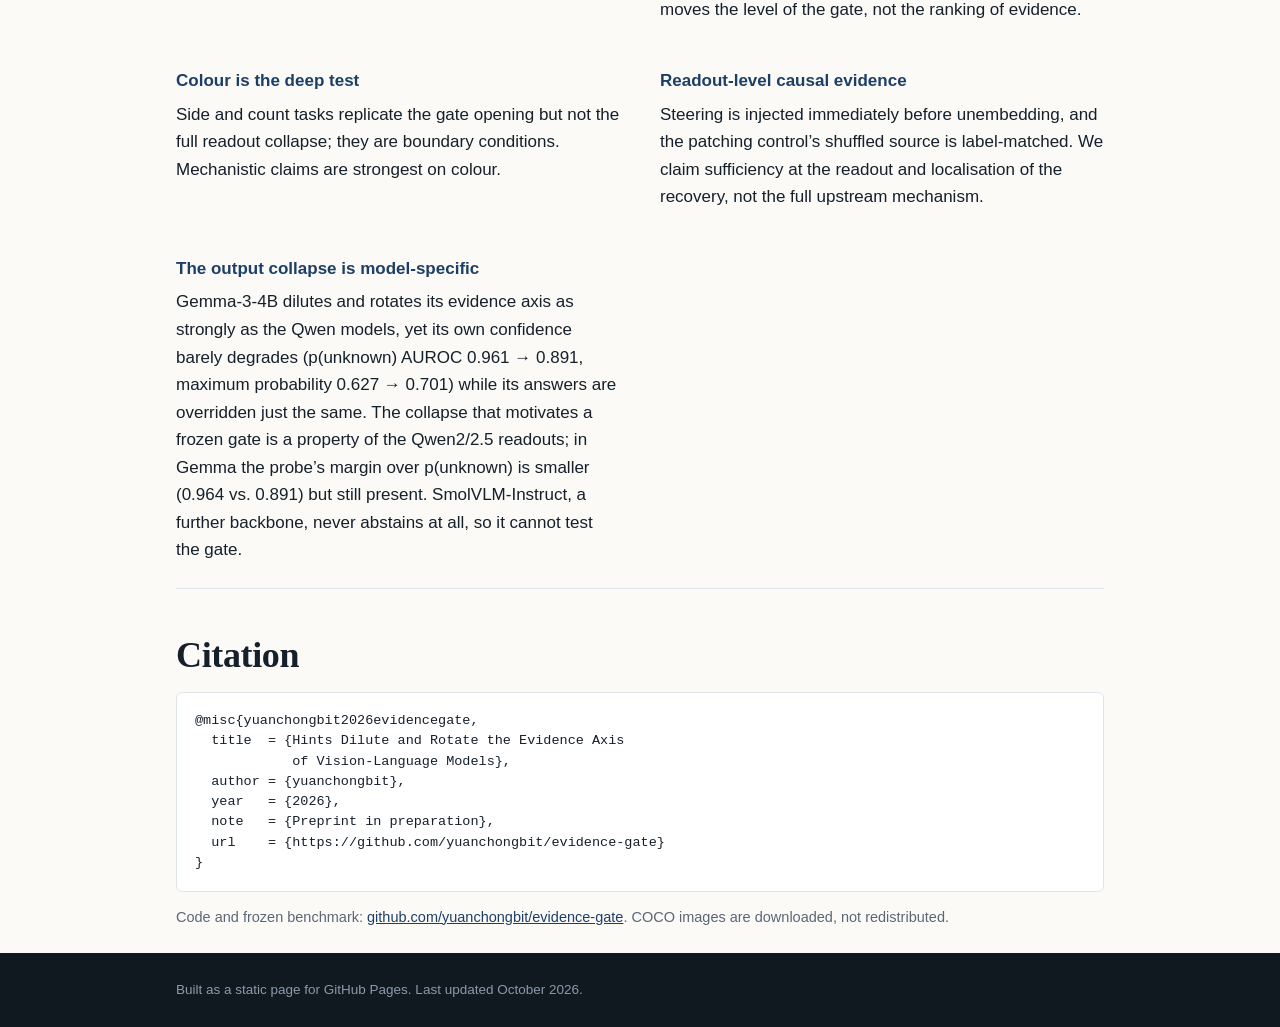
==== commit 3c92680f: "Scope the homepage to the four-backbone result The lead and TL;DR still described the output collaps" ====
--- a/docs/index.html
+++ b/docs/index.html
@@ -35,7 +35,7 @@
 <main class="wrap">
 
 <section class="tldr">
-  <p><strong>TL;DR.</strong> Ask a vision-language model about an object that is not in the image and it usually says <em>unknown</em>. Add one sentence — “Hint: the umbrella is black.” — and it answers <em>black</em>. We show that this is not a failure of seeing. The evidence is still decodable inside the model, but the hint shortens its mean difference and turns it 40° off the direction the model was reading; what breaks is the <em>gate</em> that turns evidence into abstention. The gate is written late, in the last few layers, and can be read out and pushed back along a single direction.</p>
+  <p><strong>TL;DR.</strong> Ask a vision-language model about an object that is not in the image and it usually says <em>unknown</em>. Add one sentence — “Hint: the umbrella is black.” — and it answers <em>black</em>. We show that this is not a failure of seeing. The evidence is still decodable inside the model, but the hint shortens its mean difference and turns it 24°–71° off the direction the model was reading (40° in the 3B model below); what breaks is the <em>gate</em> that turns evidence into abstention. The gate is written late, in the last few layers, and can be read out and pushed back along a single direction. The geometry repeats in four backbones from two language-model families; only the collapse of the model’s own confidence is specific to the Qwen readouts.</p>
 </section>
 
 <section id="idea">
@@ -69,8 +69,8 @@
 </section>
 
 <section id="results">
-  <h2>The readout collapses. The evidence axis dilutes and rotates.</h2>
-  <p class="lead">Under a conflicting hint, every signal computed from the model’s output distribution loses the ability to tell “evidence present” from “evidence absent”. A linear probe on the final hidden state keeps most of its ranking on held-out scenes (0.958 in 3B, 0.946 in 7B, 0.935 in LLaVA), but its present–absent gap halves (15.9 → 7.3) and the full mean difference both shrinks and turns. The information is re-encoded, not erased.</p>
+  <h2>The output readout collapses in the Qwen family. The evidence axis dilutes and rotates in all four.</h2>
+  <p class="lead">Under a conflicting hint, every signal computed from the output distribution of the three Qwen-backed models (the two Qwen2.5-VL sizes and LLaVA-OneVision, whose language model is Qwen2-7B) loses the ability to tell “evidence present” from “evidence absent”. A linear probe on the final hidden state keeps most of its ranking on held-out scenes (0.958 in 3B, 0.946 in 7B, 0.935 in LLaVA), but its present–absent gap halves (15.9 → 7.3) and the full mean difference both shrinks and turns. The information is re-encoded, not erased. The fourth backbone, Gemma-3-4B-it (Gemma-3 with a SigLIP encoder, no Qwen component), shows the same geometry but not the output collapse: its p(unknown) AUROC falls only from 0.961 to 0.891, its maximum probability rises from 0.627 to 0.701, and its held-out probe transfers at 0.964 / 0.970.</p>
 
   <figure class="chart">
     <svg viewBox="0 0 760 320" role="img" aria-label="AUROC of evidence detection under three hint conditions">
@@ -105,7 +105,7 @@
         <circle class="maxp" cx="470" cy="308" r="5"></circle><text x="484" y="312">max probability</text>
       </g>
     </svg>
-    <figcaption>AUROC for classifying 522 paired items as evidence-present vs. evidence-absent. Grouped bootstrap 95% CIs are in the paper; the probe shown is refit inside each condition, and the no-hint probe transfers to the conflict pair at 0.958 (3B), 0.946 (7B) and 0.935 (LLaVA) on held-out scenes (far-hue hint).</figcaption>
+    <figcaption>AUROC for classifying 522 paired items as evidence-present vs. evidence-absent. Grouped bootstrap 95% CIs are in the paper; the probe shown is refit inside each condition, and the no-hint probe transfers to the conflict pair at 0.958 (3B), 0.946 (7B) and 0.935 (LLaVA) on held-out scenes (far-hue hint), and at 0.964 / 0.970 in Gemma-3-4B (plausible / far-hue).</figcaption>
   </figure>
 
   <div class="cards">
@@ -114,12 +114,13 @@
     <div class="card"><span class="num">0.463</span><span class="lab">max-probability AUROC — at chance (CI [0.413, 0.514])</span></div>
     <div class="card"><span class="num">0.46</span><span class="lab">probe gap ratio under conflict (15.9 → 7.3)</span></div>
     <div class="card"><span class="num">0.53 / 40°</span><span class="lab">length and rotation of the mean-difference vector under conflict (3B)</span></div>
+    <div class="card"><span class="num">0.964 / 0.970</span><span class="lab">held-out probe AUROC under conflict in Gemma-3-4B (hint a / b)</span></div>
   </div>
 </section>
 
 <section id="mechanism">
   <h2>The suppression is late; the evidence is diluted and rotated</h2>
-  <p class="lead">Under conflict the probe’s present–absent gap shrinks from 15.9 to 7.3, while the within-class spread is unchanged. Measured in the full state space (table below), the present-minus-absent mean difference keeps 0.39–0.64 of its length and turns 24°–71° away from the no-hint axis; the two hinted colours rotate to nearly the same direction (cos 0.91). Whitened by within-class noise the separation does not fall, and a probe refit on the conflict pair reaches 0.989–0.999: the evidence is re-coded rather than destroyed. This is why p(unknown) fails — it reads an absolute scale and a fixed direction — while rank-based gating survives.</p>
+  <p class="lead">Under conflict the probe’s present–absent gap shrinks from 15.9 to 7.3, while the within-class spread is unchanged. Measured in the full state space (table below), the present-minus-absent mean difference keeps 0.39–0.64 of its length and turns 24°–71° away from the no-hint axis; the two hinted colours rotate to nearly the same direction (cos 0.91 in the Qwen models, 0.97 in Gemma). Whitened by within-class noise the separation does not fall, and a probe refit on the conflict pair reaches 0.989–0.999: the evidence is re-coded rather than destroyed. This is why p(unknown) fails — it reads an absolute scale and a fixed direction — while rank-based gating survives.</p>
 
   <div class="tablewrap">
     <table>
@@ -197,7 +198,7 @@
 </section>
 
 <section id="models">
-  <h2>Three models, one depth profile</h2>
+  <h2>Three layer-swept models, one depth profile</h2>
   <div class="tablewrap">
     <table>
       <thead><tr><th>model</th><th>probe, no hint</th><th>held-out probe, conflict</th><th>p(unknown), no hint</th><th>p(unknown), conflict</th><th>axis gap ratio</th><th>patch recovery</th></tr></thead>
@@ -208,7 +209,7 @@
       </tbody>
     </table>
   </div>
-  <p class="small">LLaVA is far more hint-sensitive: under conflict its present-object refusal is 0.004 and absent-object refusal 0.138, against 0.556 and 0.918 in Qwen2.5-VL-7B. Yet recovery is localised at the same relative depth, and the axis dilutes and rotates in all three. Sensitivity and locus are separable: a model that is easier to fool has the same gate, pushed further open.</p>
+  <p class="small">LLaVA is far more hint-sensitive: under conflict its present-object refusal is 0.004 and absent-object refusal 0.138, against 0.556 and 0.918 in Qwen2.5-VL-7B. Yet recovery is localised at the same relative depth, and the axis dilutes and rotates in all three. Sensitivity and locus are separable: a model that is easier to fool has the same gate, pushed further open. Gemma-3-4B was scored on geometry, probe transfer and signal detection but not swept layer by layer, so the depth profile rests on these three.</p>
 </section>
 
 <section id="limits">
@@ -237,6 +238,10 @@
     <div>
       <h3>Readout-level causal evidence</h3>
       <p>Steering is injected immediately before unembedding, and the patching control’s shuffled source is label-matched. We claim sufficiency at the readout and localisation of the recovery, not the full upstream mechanism.</p>
+    </div>
+    <div>
+      <h3>The output collapse is model-specific</h3>
+      <p>Gemma-3-4B dilutes and rotates its evidence axis as strongly as the Qwen models, yet its own confidence barely degrades (p(unknown) AUROC 0.961 → 0.891, maximum probability 0.627 → 0.701) while its answers are overridden just the same. The collapse that motivates a frozen gate is a property of the Qwen2/2.5 readouts; in Gemma the probe’s margin over p(unknown) is smaller (0.964 vs. 0.891) but still present. SmolVLM-Instruct, a further backbone, never abstains at all, so it cannot test the gate.</p>
     </div>
   </div>
 </section>
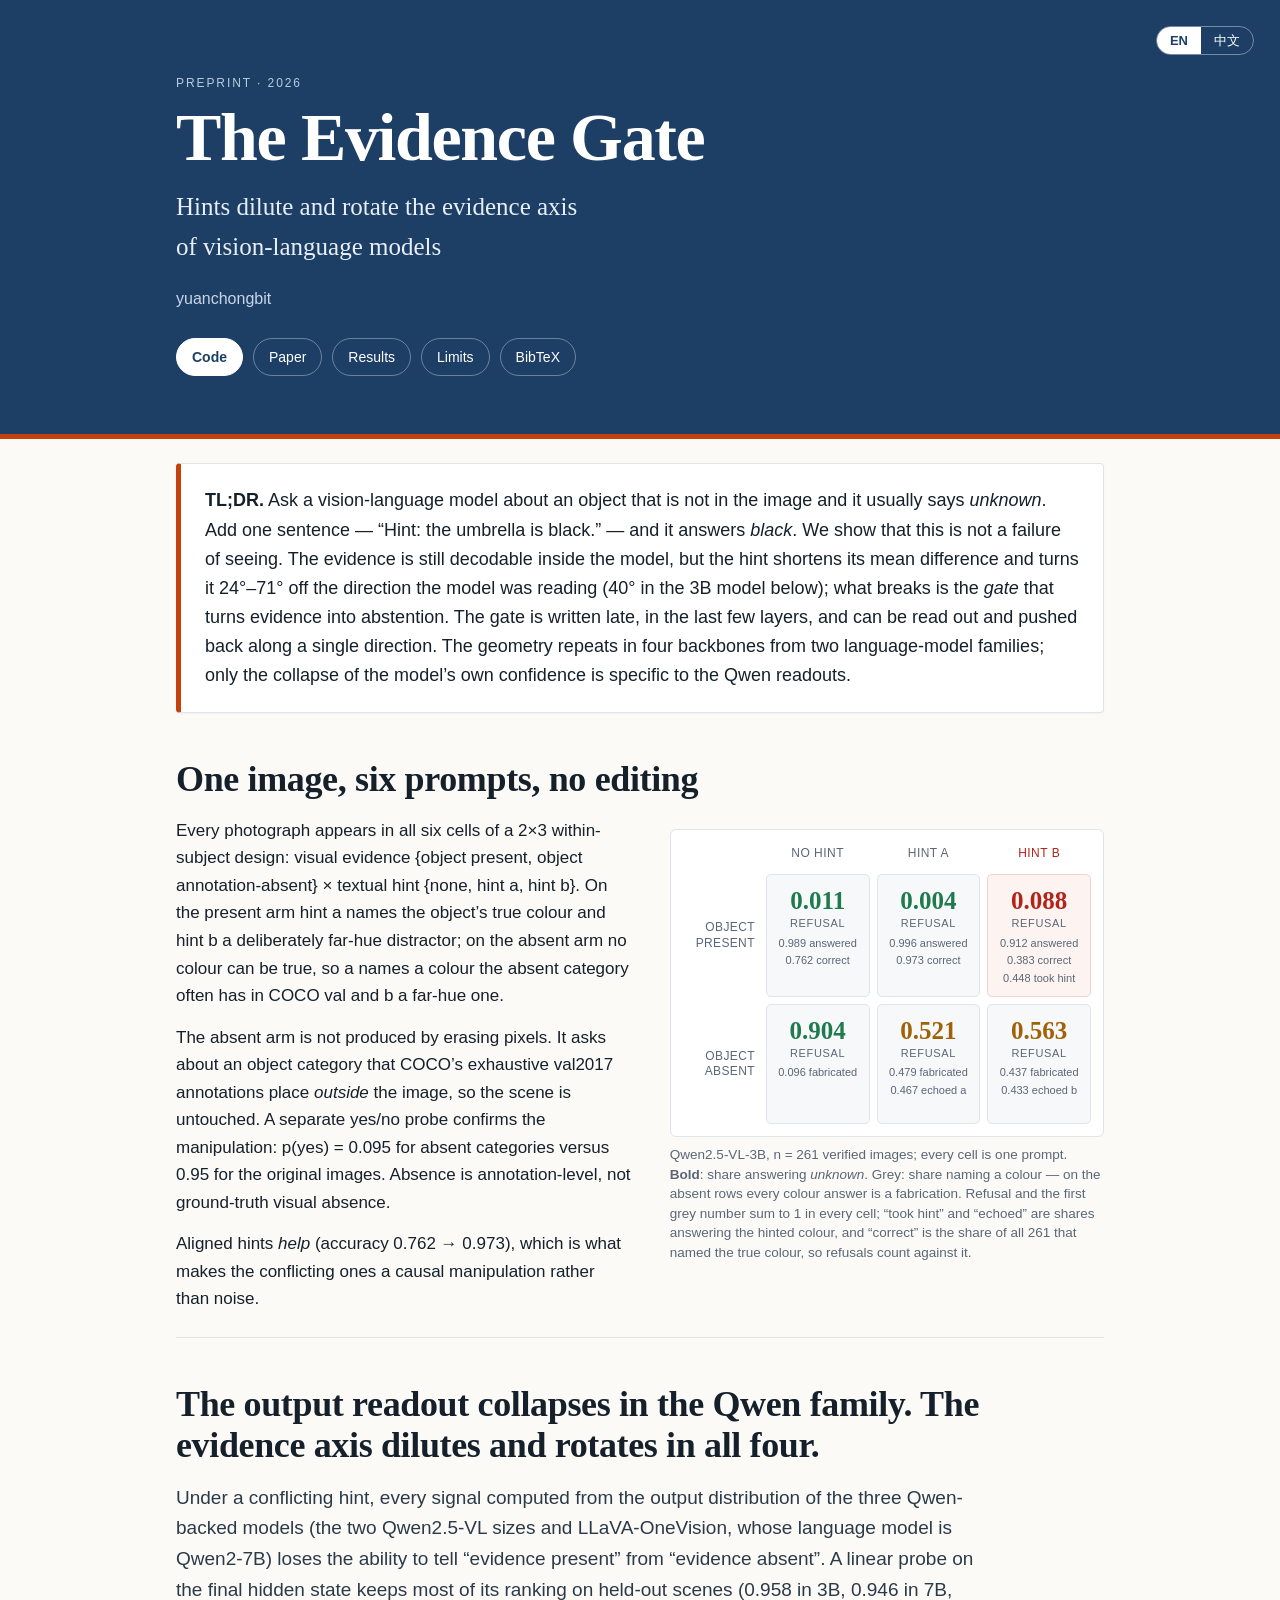
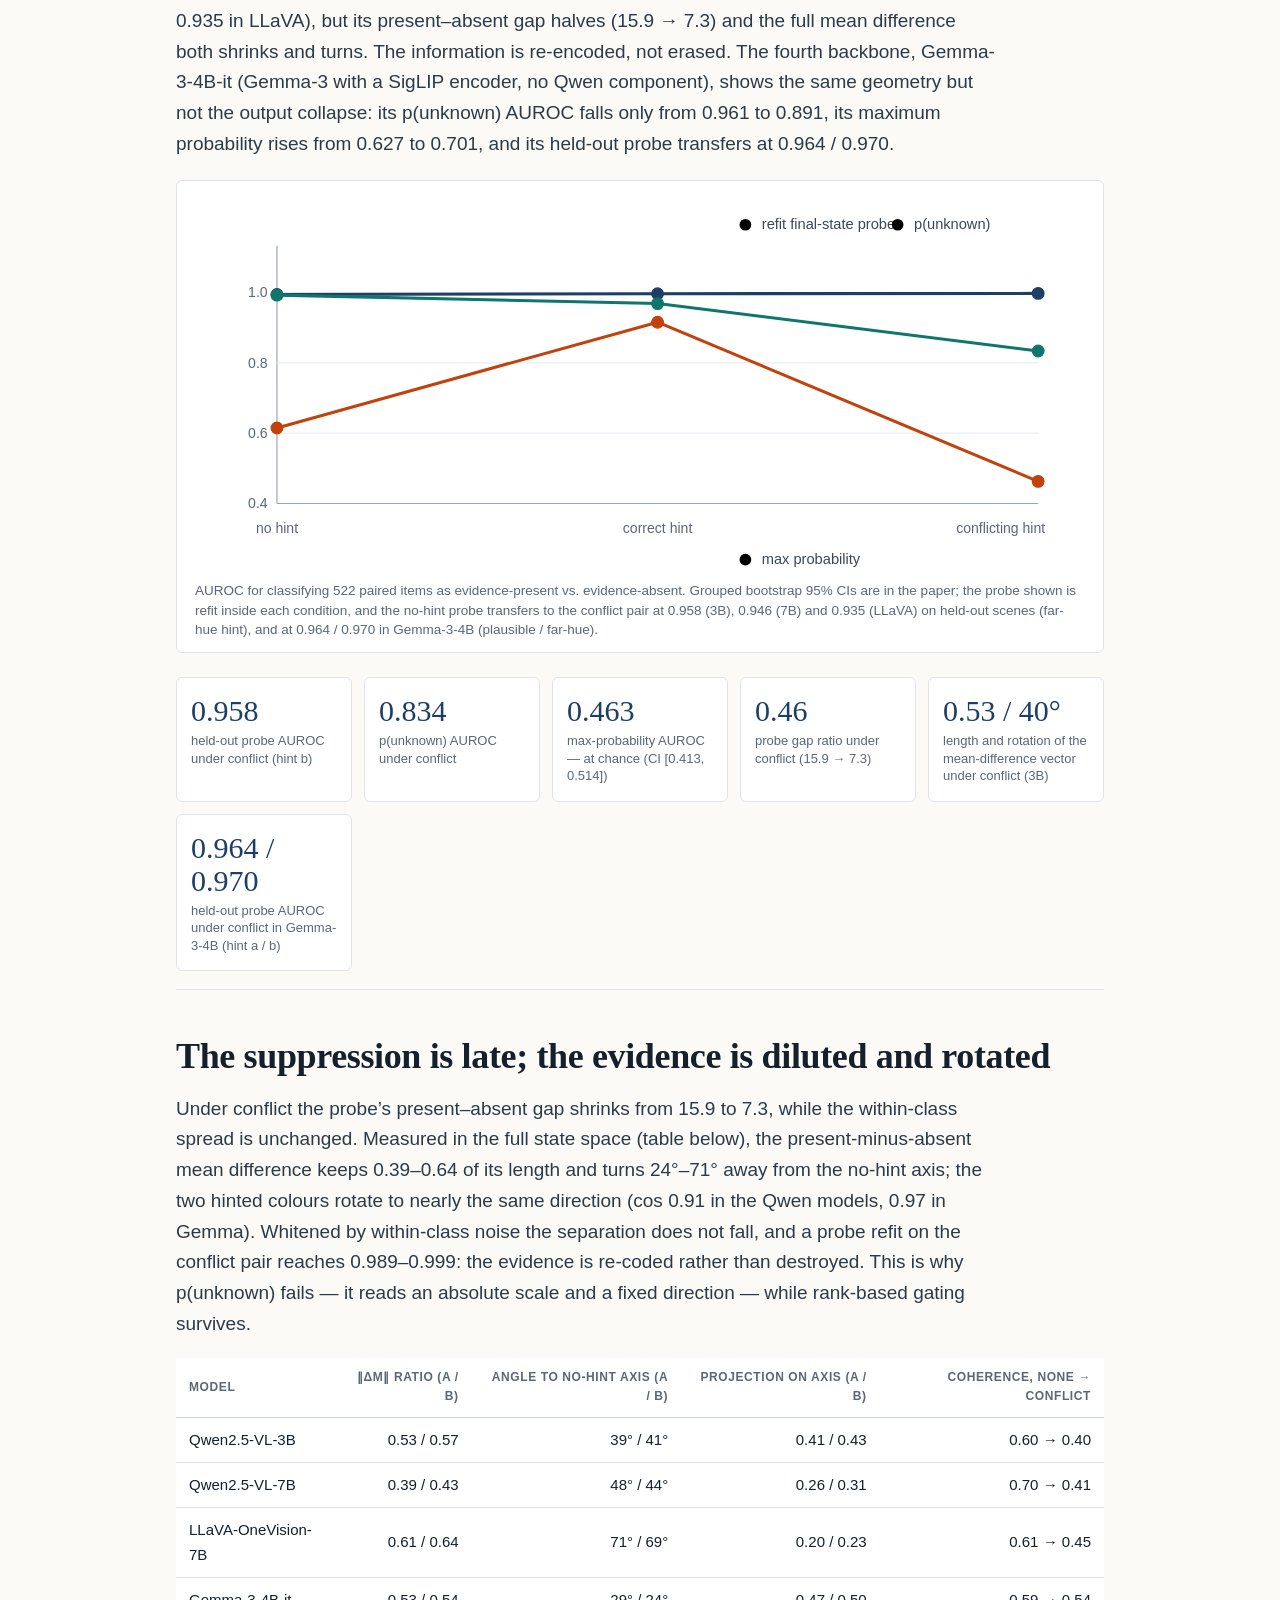
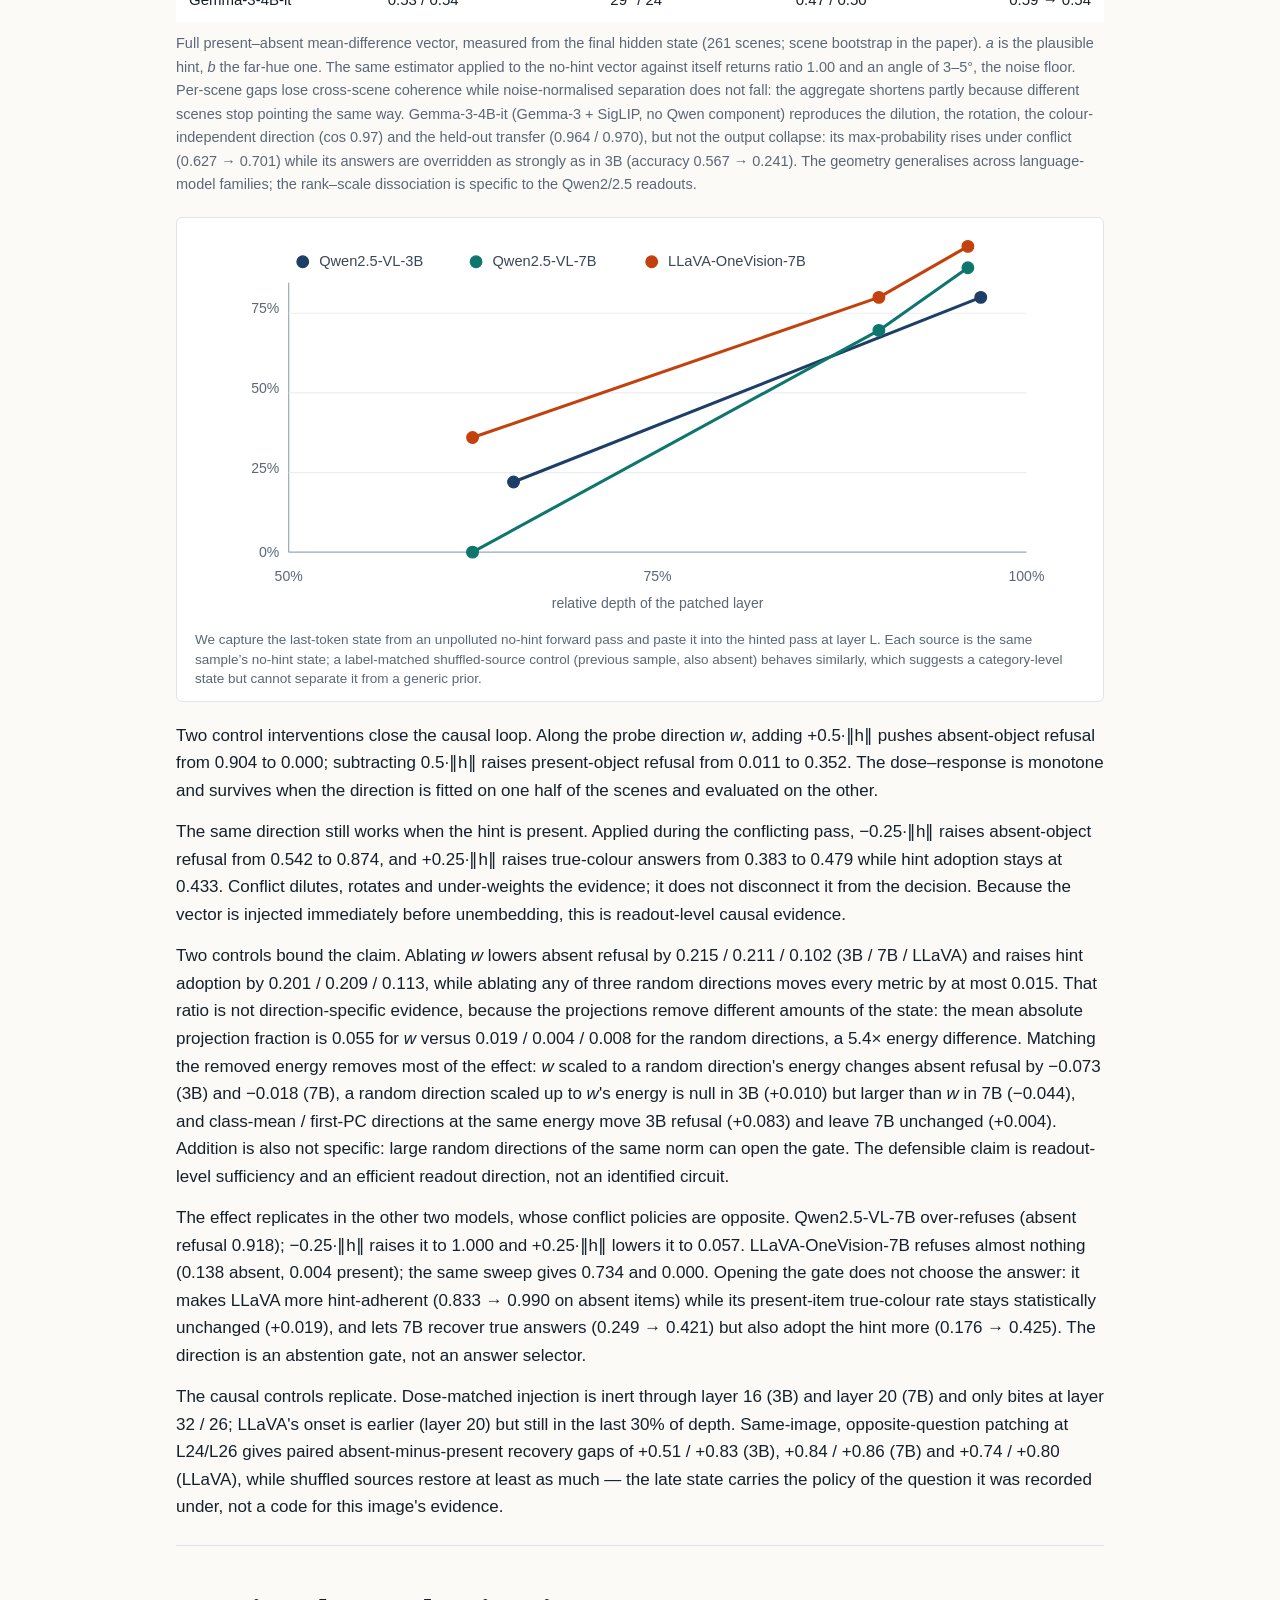
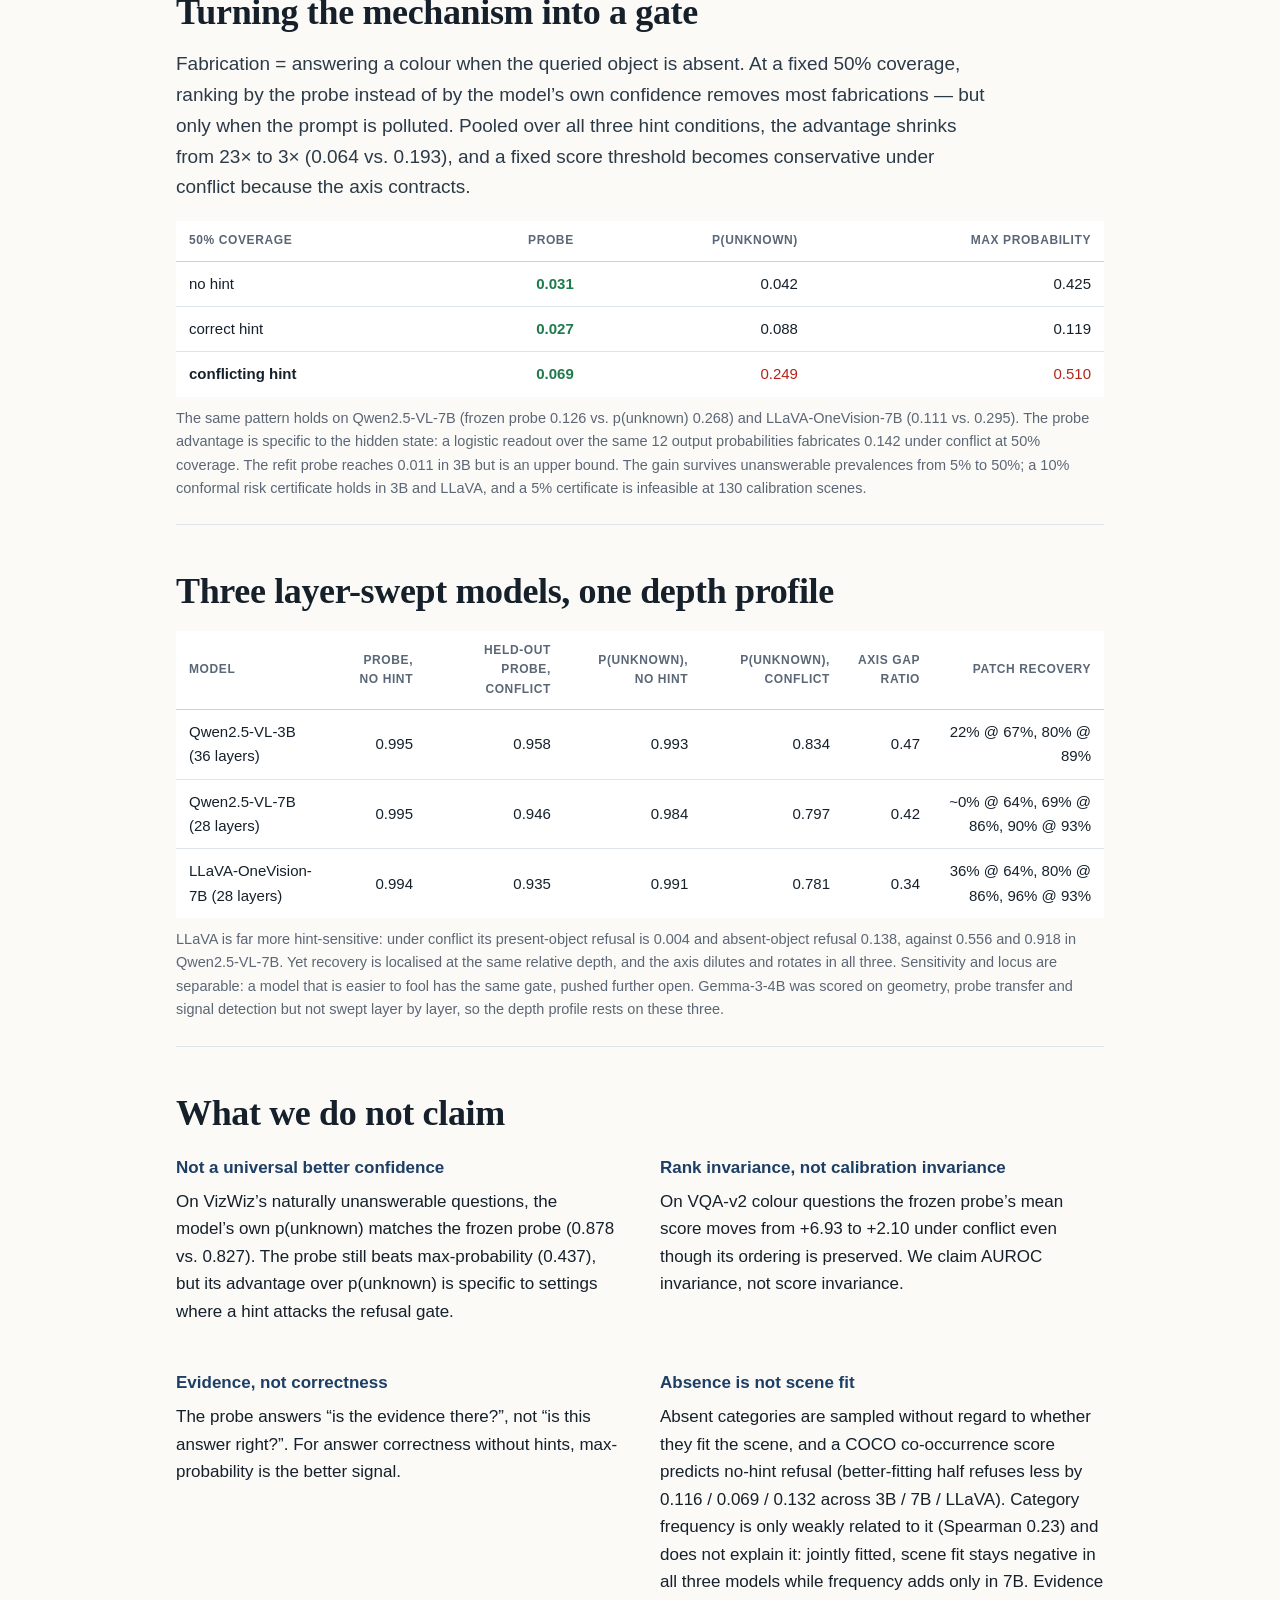
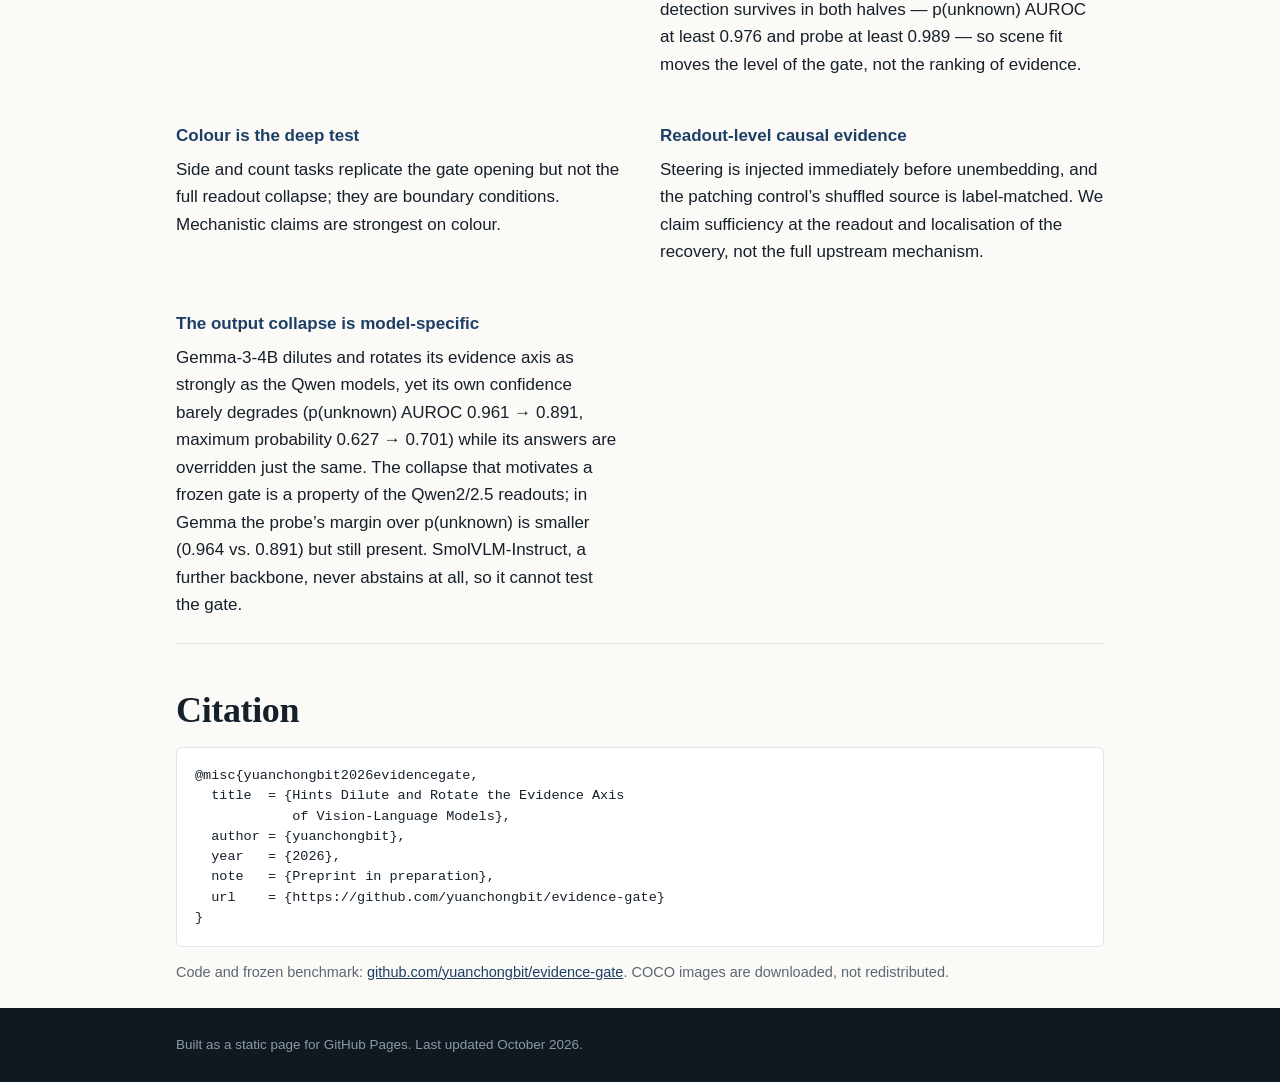
==== commit d208963f: "Label every number in the design figure The 2x3 grid mixed two denominators and two meanings for the" ====
--- a/docs/index.html
+++ b/docs/index.html
@@ -42,28 +42,28 @@
   <h2>One image, six prompts, no editing</h2>
   <div class="cols">
     <div>
-      <p>Every photograph appears in all six cells of a 2×3 within-subject design: visual evidence {object present, object annotation-absent} × textual hint {none, correct, conflicting}.</p>
+      <p>Every photograph appears in all six cells of a 2×3 within-subject design: visual evidence {object present, object annotation-absent} × textual hint {none, hint a, hint b}. On the present arm hint a names the object’s true colour and hint b a deliberately far-hue distractor; on the absent arm no colour can be true, so a names a colour the absent category often has in COCO val and b a far-hue one.</p>
       <p>The absent arm is not produced by erasing pixels. It asks about an object category that COCO’s exhaustive val2017 annotations place <em>outside</em> the image, so the scene is untouched. A separate yes/no probe confirms the manipulation: p(yes) = 0.095 for absent categories versus 0.95 for the original images. Absence is annotation-level, not ground-truth visual absence.</p>
-      <p>The hint is made plausible rather than adversarial: it names the absent category’s most frequent colour in COCO val. Correct hints <em>help</em> (accuracy 0.762 → 0.973), which is what makes the conflicting hint a causal manipulation rather than noise.</p>
+      <p>Aligned hints <em>help</em> (accuracy 0.762 → 0.973), which is what makes the conflicting ones a causal manipulation rather than noise.</p>
     </div>
     <figure class="design">
       <div class="grid">
         <div class="corner"></div>
         <div class="head">no hint</div>
-        <div class="head">correct hint</div>
-        <div class="head conflict">conflicting hint</div>
+        <div class="head">hint a</div>
+        <div class="head conflict">hint b</div>
 
         <div class="rowlab">object<br>present</div>
-        <div class="cell good"><b>0.011</b><span>refusal</span><i>acc 0.762</i></div>
-        <div class="cell good"><b>0.004</b><span>refusal</span><i>acc 0.973</i></div>
-        <div class="cell bad"><b>0.088</b><span>refusal</span><i>acc 0.383</i></div>
+        <div class="cell good"><b>0.011</b><span>refusal</span><i>0.989 answered</i><i>0.762 correct</i></div>
+        <div class="cell good"><b>0.004</b><span>refusal</span><i>0.996 answered</i><i>0.973 correct</i></div>
+        <div class="cell bad"><b>0.088</b><span>refusal</span><i>0.912 answered</i><i>0.383 correct</i><i>0.448 took hint</i></div>
 
         <div class="rowlab">object<br>absent</div>
-        <div class="cell good"><b>0.904</b><span>refusal</span><i>fab 0.096</i></div>
-        <div class="cell mid"><b>0.521</b><span>refusal · hint a</span><i>fab 0.479</i></div>
-        <div class="cell mid"><b>0.563</b><span>refusal · hint b</span><i>fab 0.437</i></div>
+        <div class="cell good"><b>0.904</b><span>refusal</span><i>0.096 fabricated</i></div>
+        <div class="cell mid"><b>0.521</b><span>refusal</span><i>0.479 fabricated</i><i>0.467 echoed a</i></div>
+        <div class="cell mid"><b>0.563</b><span>refusal</span><i>0.437 fabricated</i><i>0.433 echoed b</i></div>
       </div>
-      <figcaption>Qwen2.5-VL-3B, n = 261 verified samples. “Fab” is answering when the object is absent.</figcaption>
+      <figcaption>Qwen2.5-VL-3B, n = 261 verified images; every cell is one prompt. <strong>Bold</strong>: share answering <em>unknown</em>. Grey: share naming a colour — on the absent rows every colour answer is a fabrication. Refusal and the first grey number sum to 1 in every cell; “took hint” and “echoed” are shares answering the hinted colour, and “correct” is the share of all 261 that named the true colour, so refusals count against it.</figcaption>
     </figure>
   </div>
 </section>
--- a/docs/assets/style.css
+++ b/docs/assets/style.css
@@ -204,7 +204,7 @@
   text-align: center;
   background: #f6f8fa;
   border: 1px solid var(--line);
-  min-height: 92px;
+  min-height: 120px;
 }
 .design .cell b {
   display: block;
@@ -214,7 +214,7 @@
   line-height: 1.1;
 }
 .design .cell span { display: block; font-size: 11px; color: var(--muted); text-transform: uppercase; letter-spacing: .06em; }
-.design .cell i { display: block; font-style: normal; font-size: 12px; color: var(--muted); margin-top: 4px; }
+.design .cell i { display: block; font-style: normal; font-size: 11px; line-height: 1.35; color: var(--muted); margin-top: 3px; }
 .design .cell.good b { color: var(--green); }
 .design .cell.mid b { color: var(--amber); }
 .design .cell.bad b { color: var(--red); }
@@ -315,5 +315,5 @@
   .langswitch { position: static; margin-bottom: 20px; }
   .design .grid { grid-template-columns: 62px repeat(3, 1fr); }
   .design .cell b { font-size: 20px; }
-  .design .cell { min-height: 84px; padding: 10px 5px 8px; }
-}
+  .design .cell { min-height: 110px; padding: 10px 5px 8px; }
+}
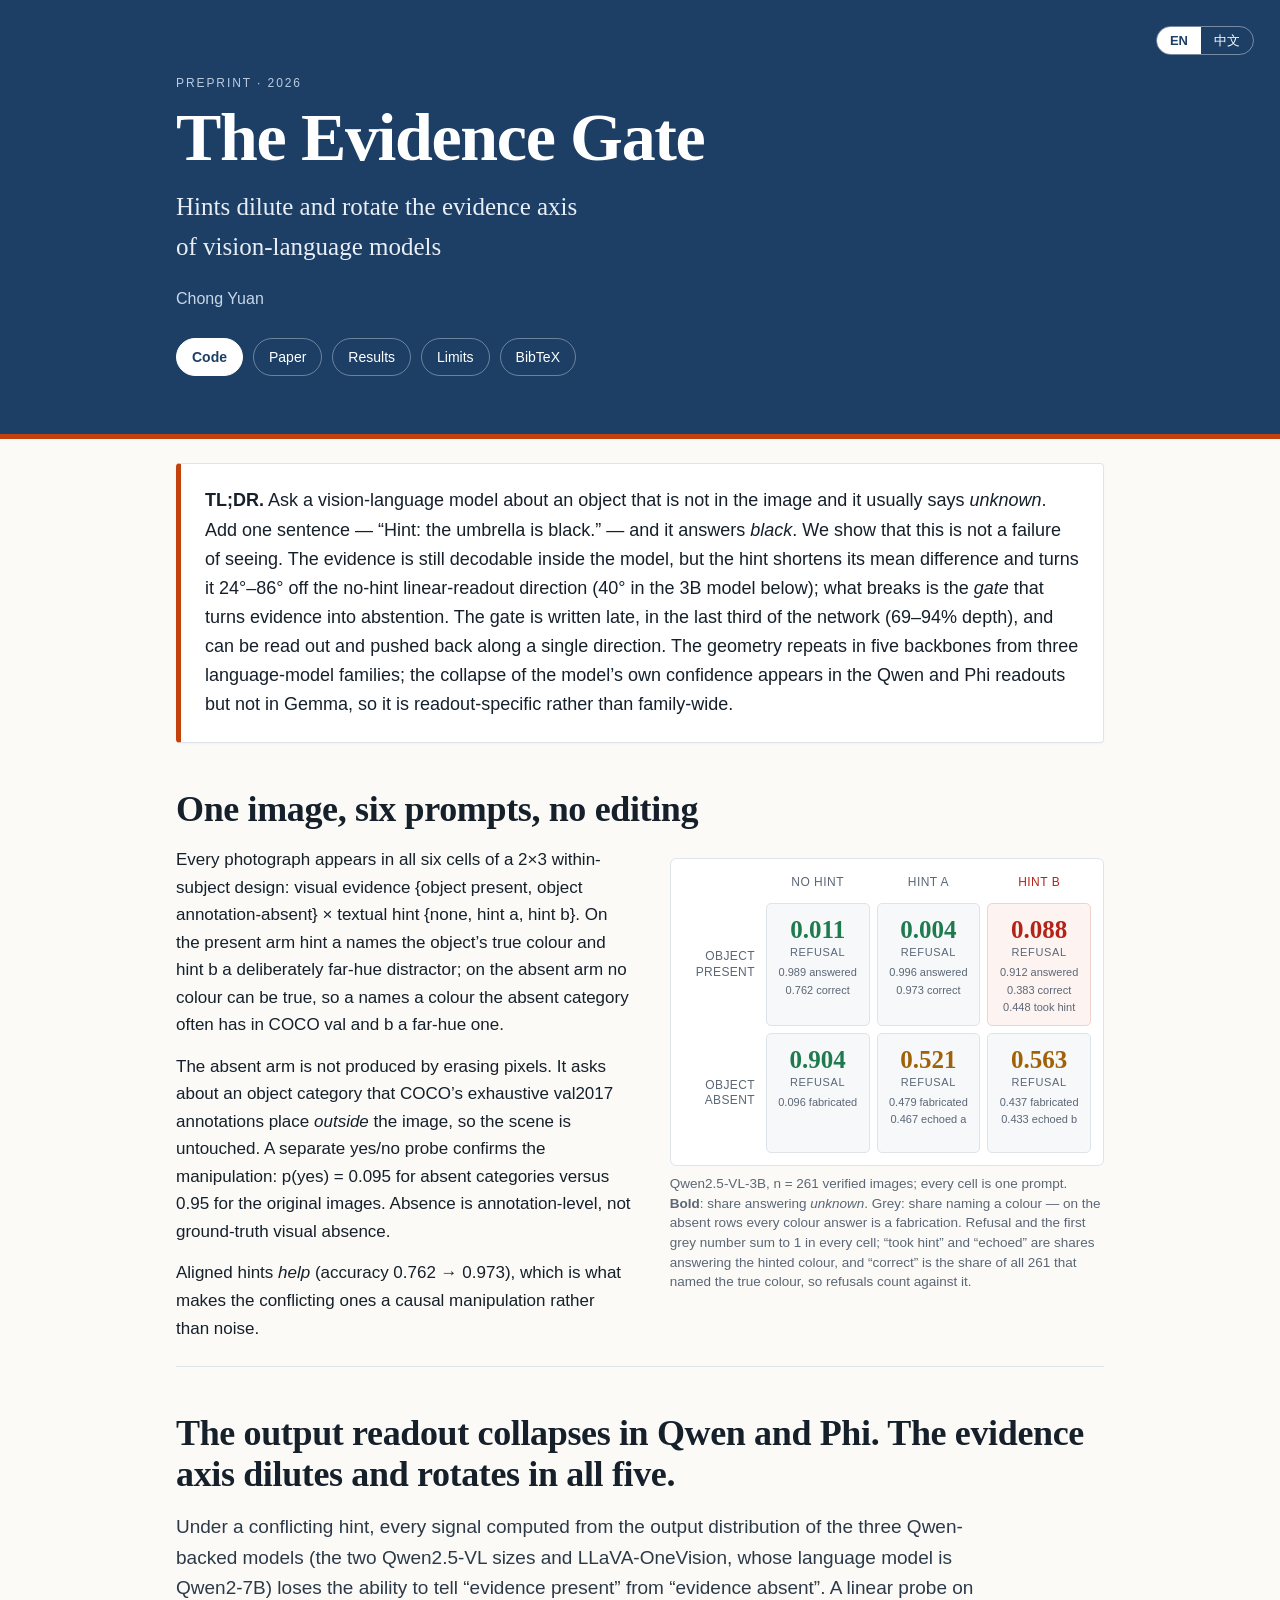
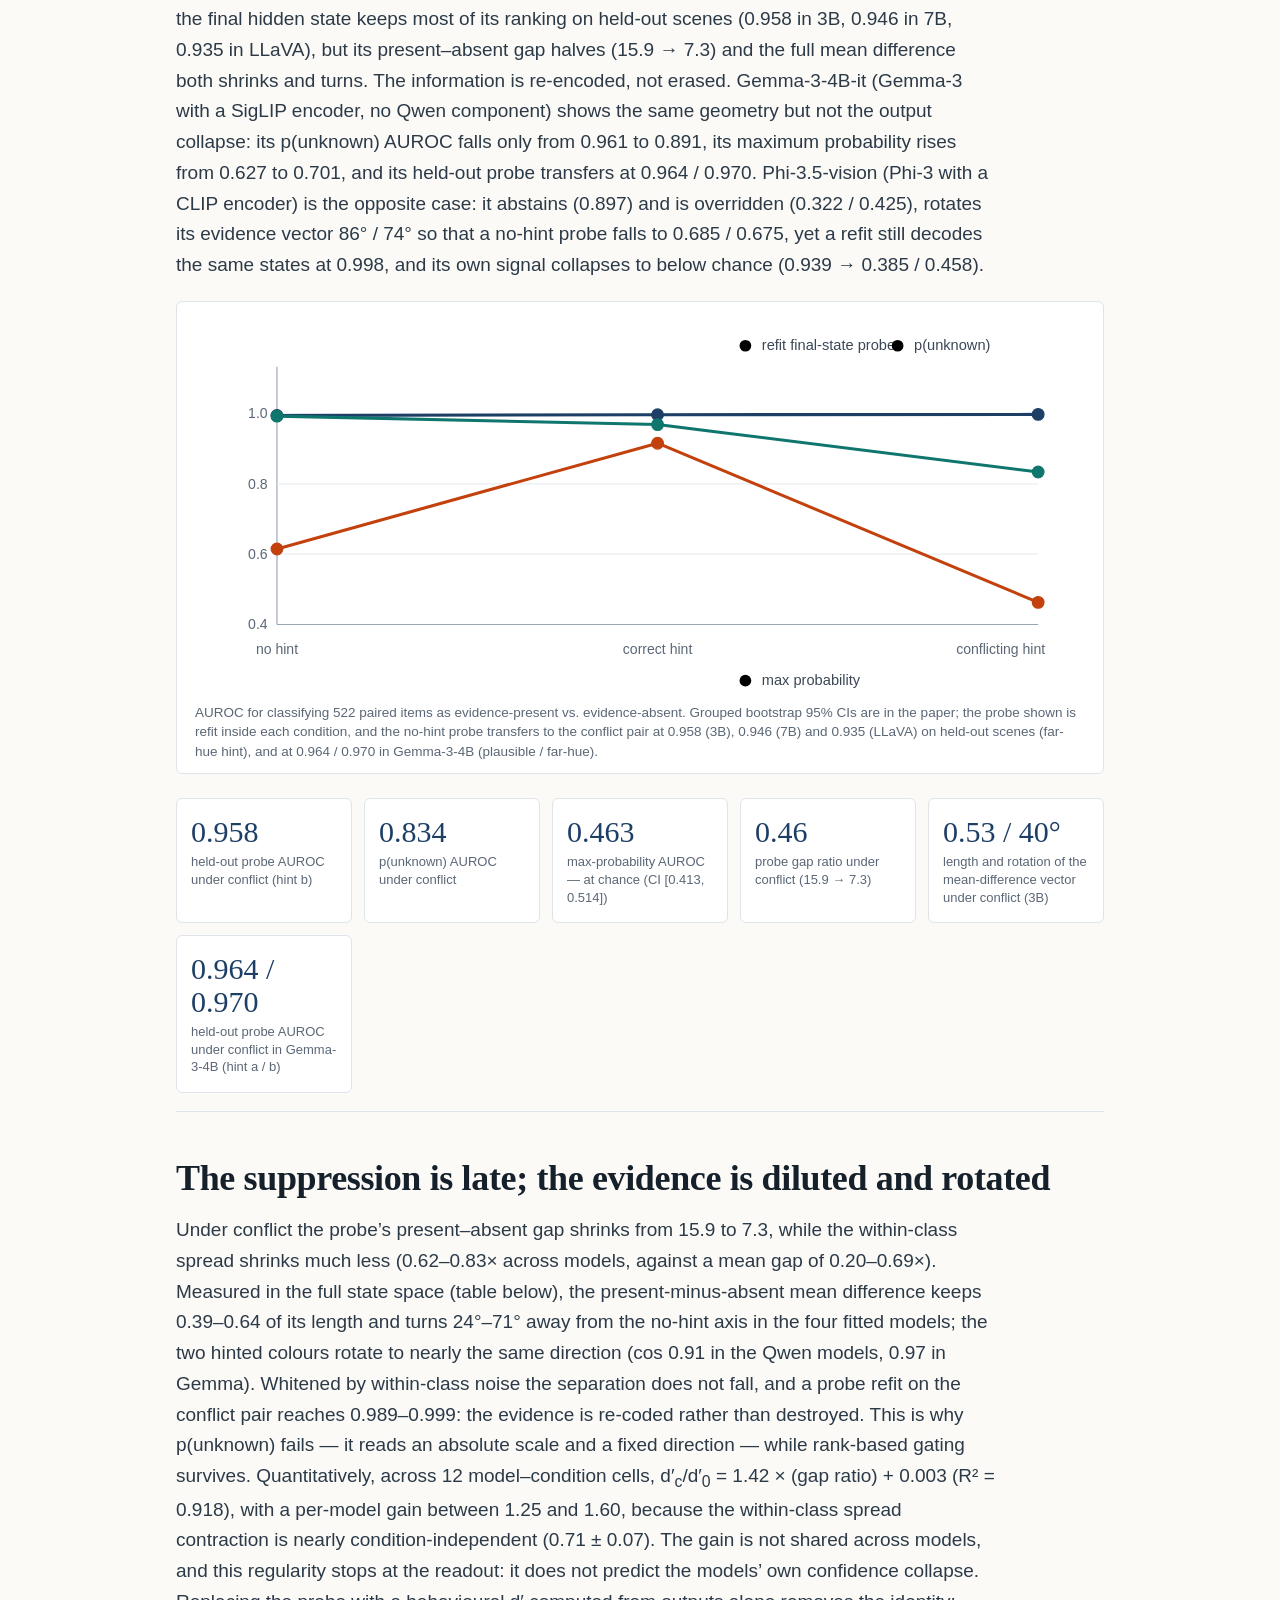
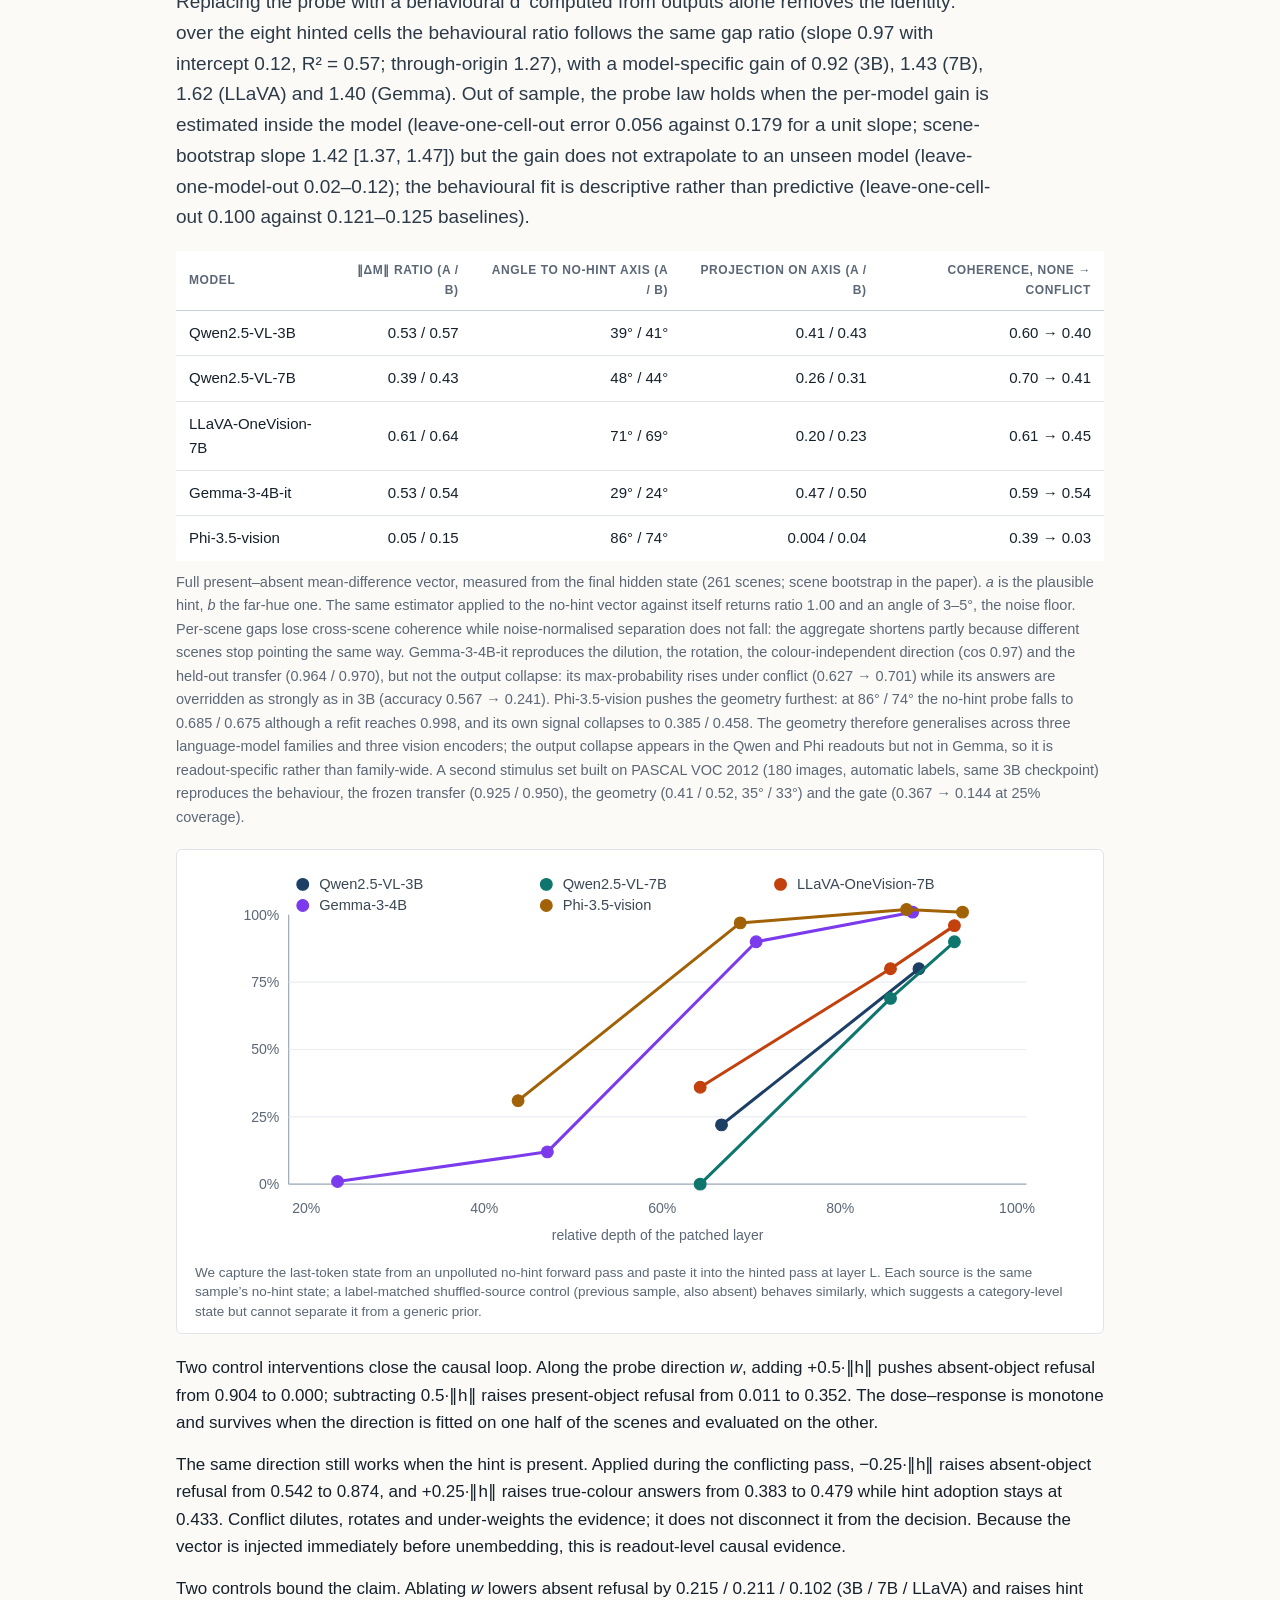
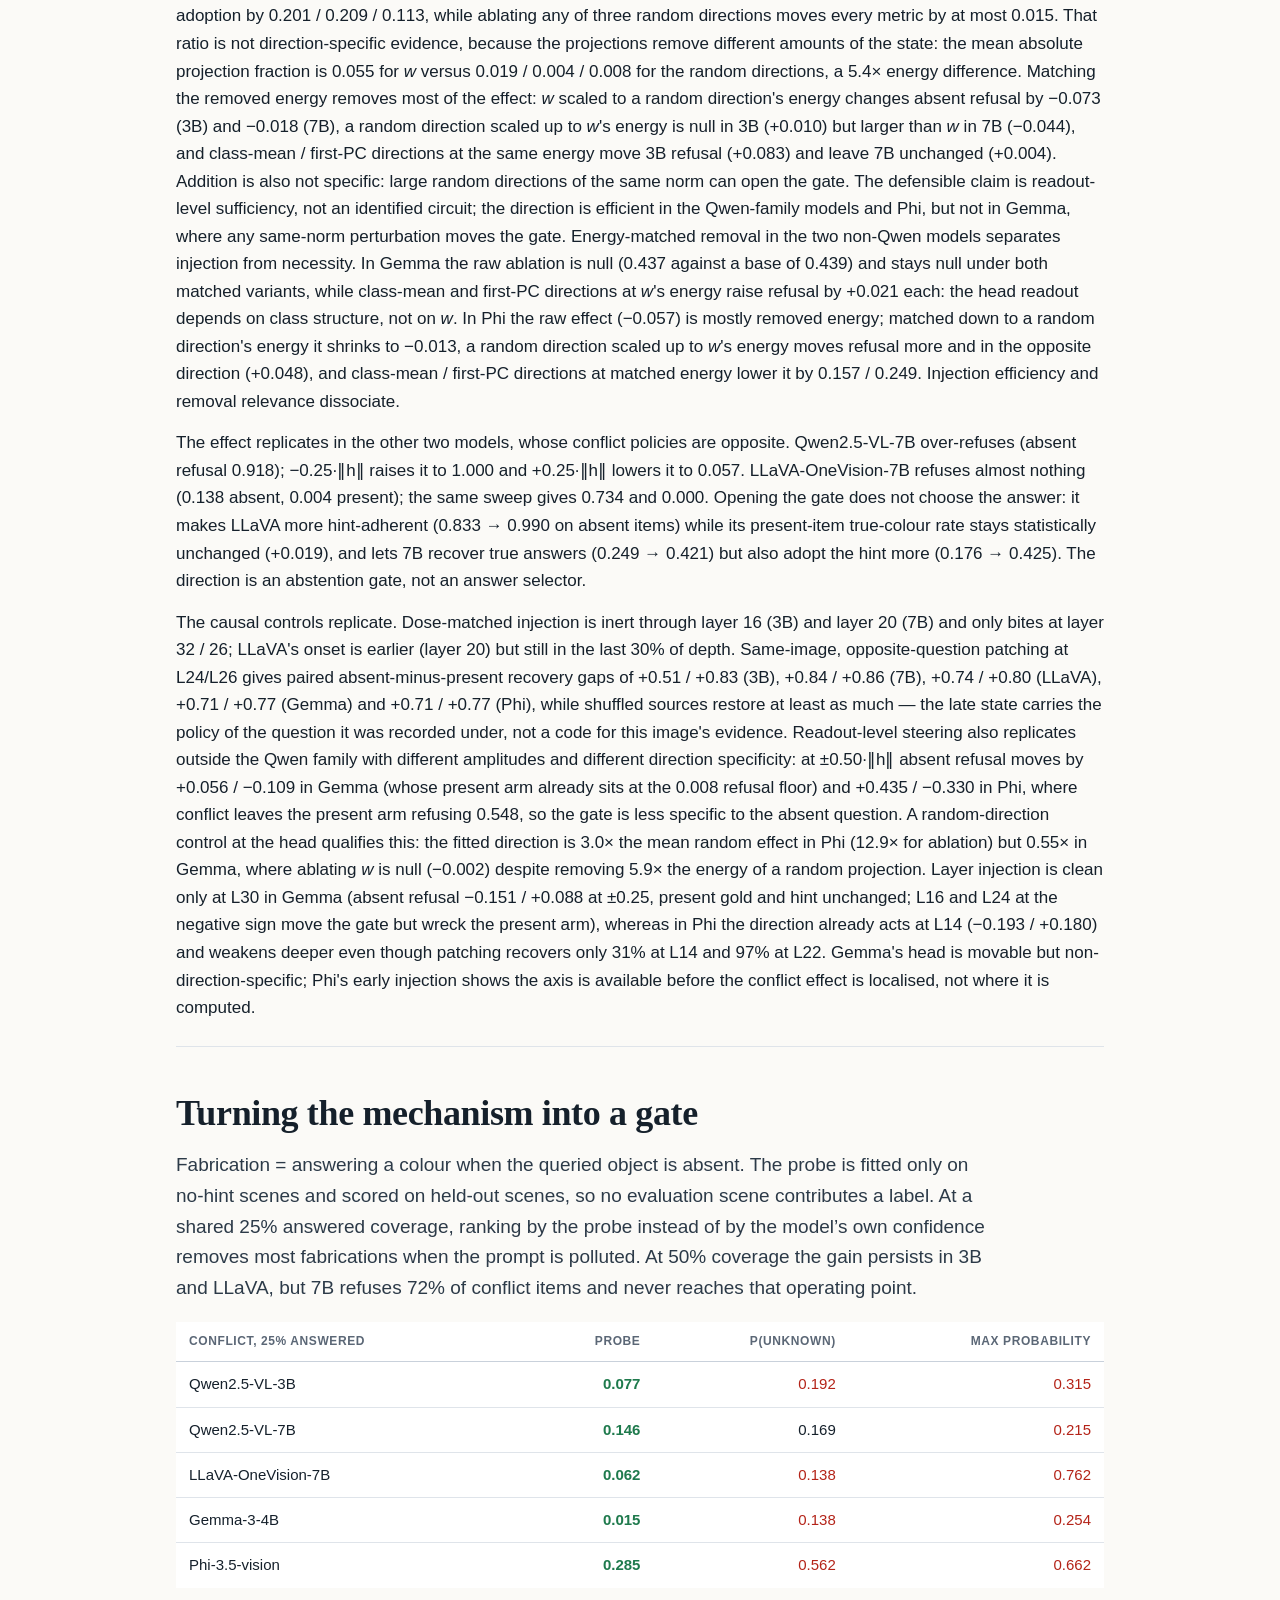
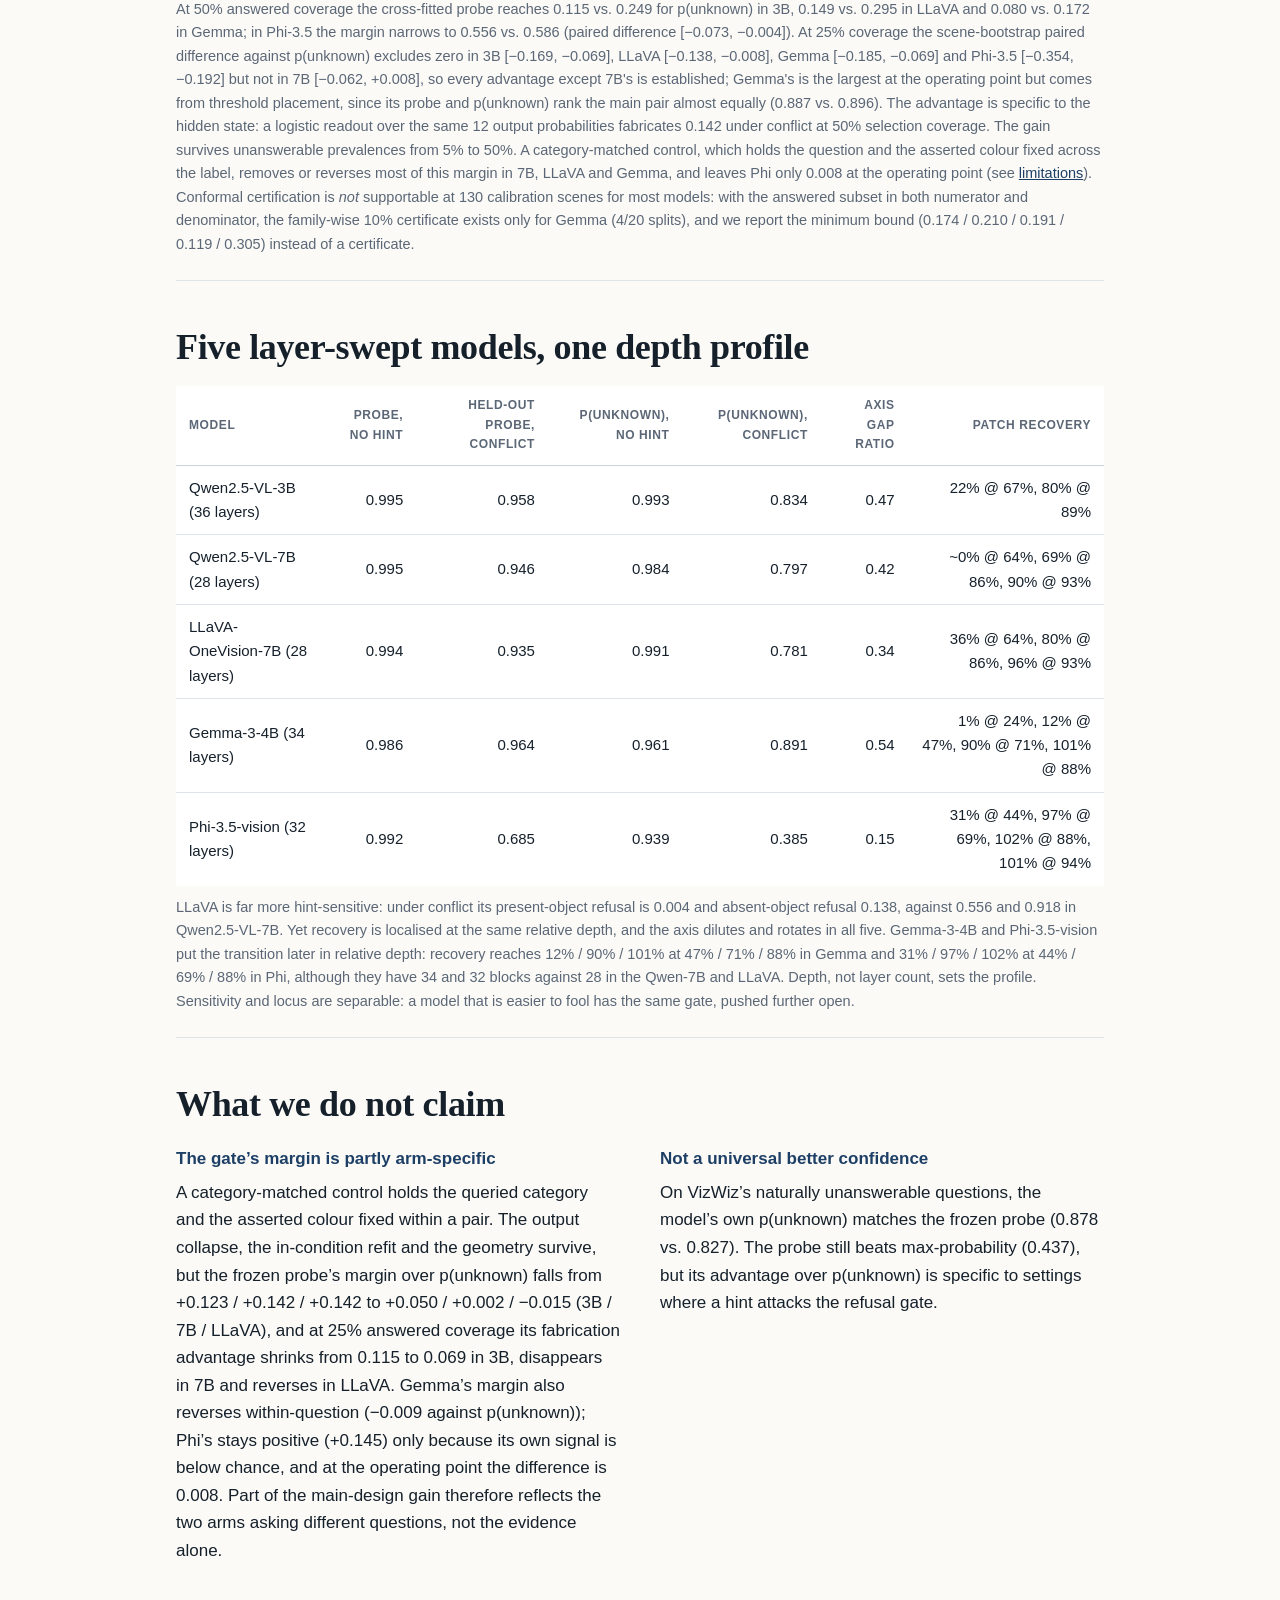
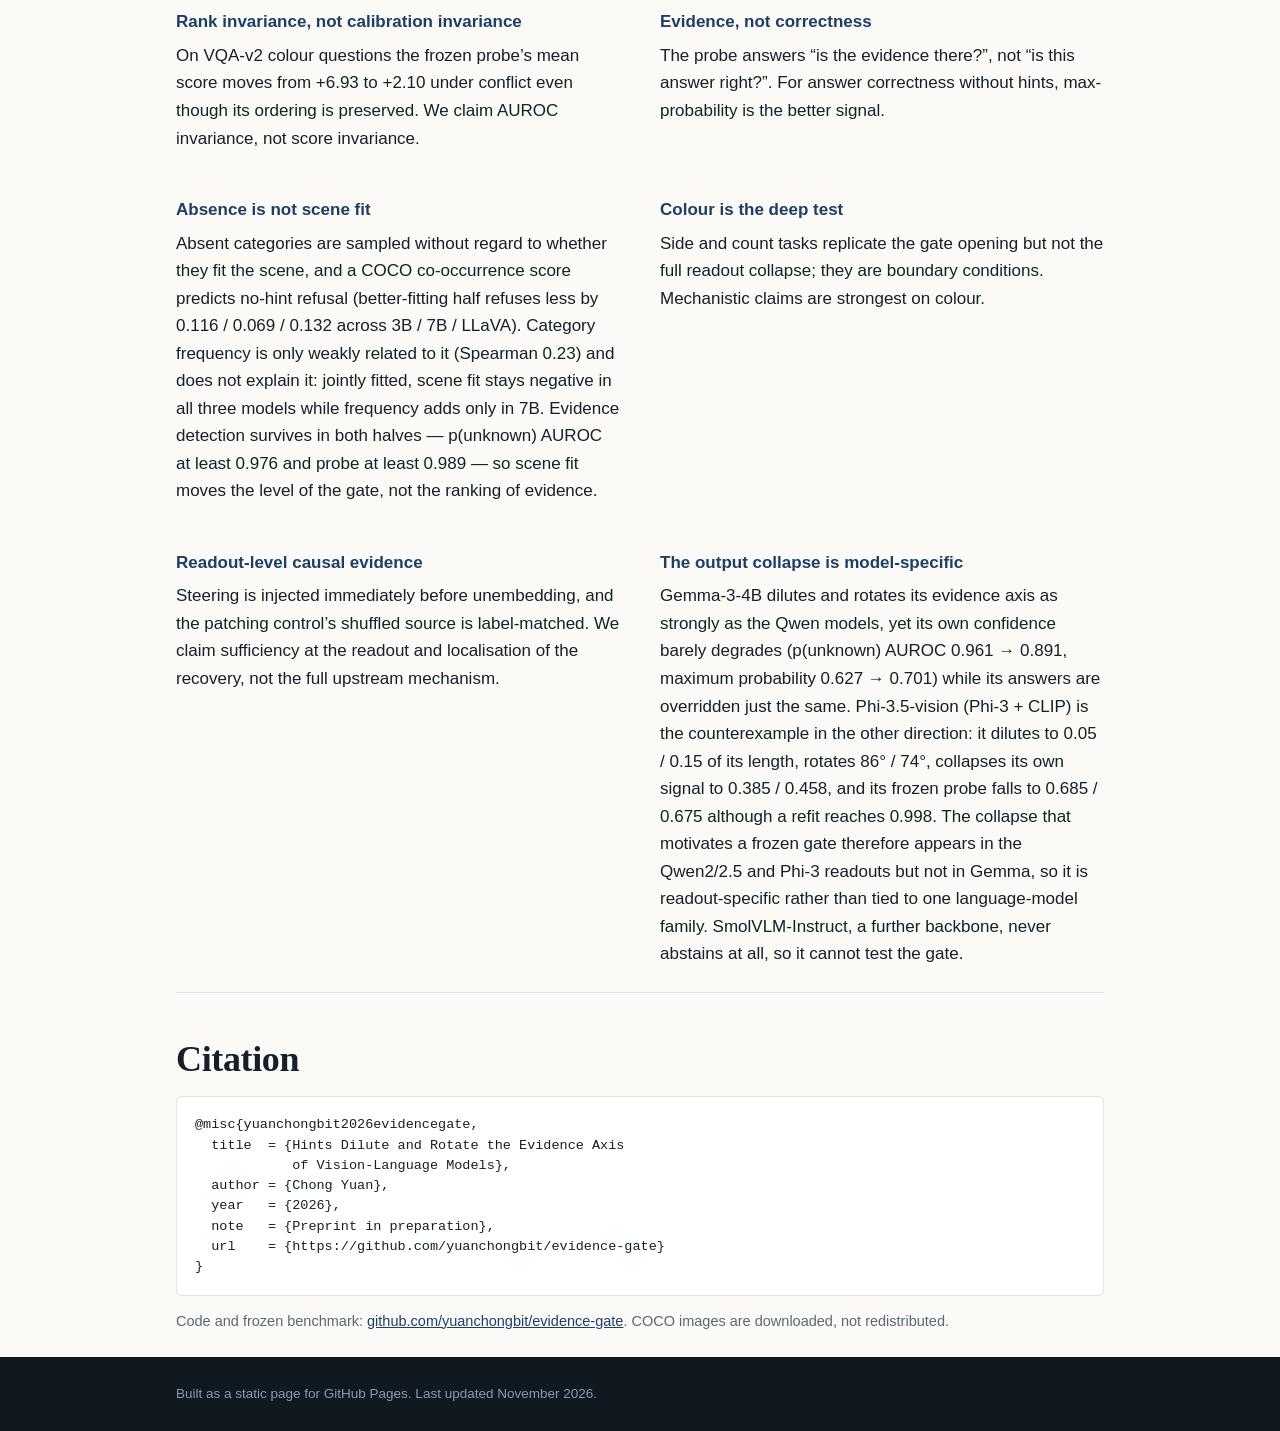
==== commit 650d3b8e: "Complete the cross-backbone control battery and set the author name" ====
--- a/docs/index.html
+++ b/docs/index.html
@@ -21,7 +21,7 @@
     <p class="kicker">Preprint · 2026</p>
     <h1>The Evidence Gate</h1>
     <p class="subtitle">Hints dilute and rotate the evidence axis<br>of vision-language models</p>
-    <p class="authors">yuanchongbit</p>
+    <p class="authors">Chong Yuan</p>
     <nav class="links">
       <a class="primary" href="https://github.com/yuanchongbit/evidence-gate">Code</a>
       <a href="paper/main.pdf">Paper</a>
@@ -35,7 +35,7 @@
 <main class="wrap">
 
 <section class="tldr">
-  <p><strong>TL;DR.</strong> Ask a vision-language model about an object that is not in the image and it usually says <em>unknown</em>. Add one sentence — “Hint: the umbrella is black.” — and it answers <em>black</em>. We show that this is not a failure of seeing. The evidence is still decodable inside the model, but the hint shortens its mean difference and turns it 24°–71° off the direction the model was reading (40° in the 3B model below); what breaks is the <em>gate</em> that turns evidence into abstention. The gate is written late, in the last few layers, and can be read out and pushed back along a single direction. The geometry repeats in four backbones from two language-model families; only the collapse of the model’s own confidence is specific to the Qwen readouts.</p>
+  <p><strong>TL;DR.</strong> Ask a vision-language model about an object that is not in the image and it usually says <em>unknown</em>. Add one sentence — “Hint: the umbrella is black.” — and it answers <em>black</em>. We show that this is not a failure of seeing. The evidence is still decodable inside the model, but the hint shortens its mean difference and turns it 24°–86° off the no-hint linear-readout direction (40° in the 3B model below); what breaks is the <em>gate</em> that turns evidence into abstention. The gate is written late, in the last third of the network (69–94% depth), and can be read out and pushed back along a single direction. The geometry repeats in five backbones from three language-model families; the collapse of the model’s own confidence appears in the Qwen and Phi readouts but not in Gemma, so it is readout-specific rather than family-wide.</p>
 </section>
 
 <section id="idea">
@@ -69,8 +69,8 @@
 </section>
 
 <section id="results">
-  <h2>The output readout collapses in the Qwen family. The evidence axis dilutes and rotates in all four.</h2>
-  <p class="lead">Under a conflicting hint, every signal computed from the output distribution of the three Qwen-backed models (the two Qwen2.5-VL sizes and LLaVA-OneVision, whose language model is Qwen2-7B) loses the ability to tell “evidence present” from “evidence absent”. A linear probe on the final hidden state keeps most of its ranking on held-out scenes (0.958 in 3B, 0.946 in 7B, 0.935 in LLaVA), but its present–absent gap halves (15.9 → 7.3) and the full mean difference both shrinks and turns. The information is re-encoded, not erased. The fourth backbone, Gemma-3-4B-it (Gemma-3 with a SigLIP encoder, no Qwen component), shows the same geometry but not the output collapse: its p(unknown) AUROC falls only from 0.961 to 0.891, its maximum probability rises from 0.627 to 0.701, and its held-out probe transfers at 0.964 / 0.970.</p>
+  <h2>The output readout collapses in Qwen and Phi. The evidence axis dilutes and rotates in all five.</h2>
+  <p class="lead">Under a conflicting hint, every signal computed from the output distribution of the three Qwen-backed models (the two Qwen2.5-VL sizes and LLaVA-OneVision, whose language model is Qwen2-7B) loses the ability to tell “evidence present” from “evidence absent”. A linear probe on the final hidden state keeps most of its ranking on held-out scenes (0.958 in 3B, 0.946 in 7B, 0.935 in LLaVA), but its present–absent gap halves (15.9 → 7.3) and the full mean difference both shrinks and turns. The information is re-encoded, not erased. Gemma-3-4B-it (Gemma-3 with a SigLIP encoder, no Qwen component) shows the same geometry but not the output collapse: its p(unknown) AUROC falls only from 0.961 to 0.891, its maximum probability rises from 0.627 to 0.701, and its held-out probe transfers at 0.964 / 0.970. Phi-3.5-vision (Phi-3 with a CLIP encoder) is the opposite case: it abstains (0.897) and is overridden (0.322 / 0.425), rotates its evidence vector 86° / 74° so that a no-hint probe falls to 0.685 / 0.675, yet a refit still decodes the same states at 0.998, and its own signal collapses to below chance (0.939 → 0.385 / 0.458).</p>
 
   <figure class="chart">
     <svg viewBox="0 0 760 320" role="img" aria-label="AUROC of evidence detection under three hint conditions">
@@ -120,7 +120,7 @@
 
 <section id="mechanism">
   <h2>The suppression is late; the evidence is diluted and rotated</h2>
-  <p class="lead">Under conflict the probe’s present–absent gap shrinks from 15.9 to 7.3, while the within-class spread is unchanged. Measured in the full state space (table below), the present-minus-absent mean difference keeps 0.39–0.64 of its length and turns 24°–71° away from the no-hint axis; the two hinted colours rotate to nearly the same direction (cos 0.91 in the Qwen models, 0.97 in Gemma). Whitened by within-class noise the separation does not fall, and a probe refit on the conflict pair reaches 0.989–0.999: the evidence is re-coded rather than destroyed. This is why p(unknown) fails — it reads an absolute scale and a fixed direction — while rank-based gating survives.</p>
+  <p class="lead">Under conflict the probe’s present–absent gap shrinks from 15.9 to 7.3, while the within-class spread shrinks much less (0.62–0.83× across models, against a mean gap of 0.20–0.69×). Measured in the full state space (table below), the present-minus-absent mean difference keeps 0.39–0.64 of its length and turns 24°–71° away from the no-hint axis in the four fitted models; the two hinted colours rotate to nearly the same direction (cos 0.91 in the Qwen models, 0.97 in Gemma). Whitened by within-class noise the separation does not fall, and a probe refit on the conflict pair reaches 0.989–0.999: the evidence is re-coded rather than destroyed. This is why p(unknown) fails — it reads an absolute scale and a fixed direction — while rank-based gating survives. Quantitatively, across 12 model–condition cells, d′<sub>c</sub>/d′<sub>0</sub> = 1.42 × (gap ratio) + 0.003 (R² = 0.918), with a per-model gain between 1.25 and 1.60, because the within-class spread contraction is nearly condition-independent (0.71 ± 0.07). The gain is not shared across models, and this regularity stops at the readout: it does not predict the models’ own confidence collapse. Replacing the probe with a behavioural d′ computed from outputs alone removes the identity: over the eight hinted cells the behavioural ratio follows the same gap ratio (slope 0.97 with intercept 0.12, R² = 0.57; through-origin 1.27), with a model-specific gain of 0.92 (3B), 1.43 (7B), 1.62 (LLaVA) and 1.40 (Gemma). Out of sample, the probe law holds when the per-model gain is estimated inside the model (leave-one-cell-out error 0.056 against 0.179 for a unit slope; scene-bootstrap slope 1.42 [1.37, 1.47]) but the gain does not extrapolate to an unseen model (leave-one-model-out 0.02–0.12); the behavioural fit is descriptive rather than predictive (leave-one-cell-out 0.100 against 0.121–0.125 baselines).</p>
 
   <div class="tablewrap">
     <table>
@@ -130,41 +130,53 @@
         <tr><td>Qwen2.5-VL-7B</td><td>0.39 / 0.43</td><td>48° / 44°</td><td>0.26 / 0.31</td><td>0.70 → 0.41</td></tr>
         <tr><td>LLaVA-OneVision-7B</td><td>0.61 / 0.64</td><td>71° / 69°</td><td>0.20 / 0.23</td><td>0.61 → 0.45</td></tr>
         <tr><td>Gemma-3-4B-it</td><td>0.53 / 0.54</td><td>29° / 24°</td><td>0.47 / 0.50</td><td>0.59 → 0.54</td></tr>
+        <tr><td>Phi-3.5-vision</td><td>0.05 / 0.15</td><td>86° / 74°</td><td>0.004 / 0.04</td><td>0.39 → 0.03</td></tr>
       </tbody>
     </table>
   </div>
-  <p class="small">Full present–absent mean-difference vector, measured from the final hidden state (261 scenes; scene bootstrap in the paper). <em>a</em> is the plausible hint, <em>b</em> the far-hue one. The same estimator applied to the no-hint vector against itself returns ratio 1.00 and an angle of 3–5°, the noise floor. Per-scene gaps lose cross-scene coherence while noise-normalised separation does not fall: the aggregate shortens partly because different scenes stop pointing the same way. Gemma-3-4B-it (Gemma-3 + SigLIP, no Qwen component) reproduces the dilution, the rotation, the colour-independent direction (cos 0.97) and the held-out transfer (0.964 / 0.970), but not the output collapse: its max-probability rises under conflict (0.627 → 0.701) while its answers are overridden as strongly as in 3B (accuracy 0.567 → 0.241). The geometry generalises across language-model families; the rank–scale dissociation is specific to the Qwen2/2.5 readouts.</p>
+  <p class="small">Full present–absent mean-difference vector, measured from the final hidden state (261 scenes; scene bootstrap in the paper). <em>a</em> is the plausible hint, <em>b</em> the far-hue one. The same estimator applied to the no-hint vector against itself returns ratio 1.00 and an angle of 3–5°, the noise floor. Per-scene gaps lose cross-scene coherence while noise-normalised separation does not fall: the aggregate shortens partly because different scenes stop pointing the same way. Gemma-3-4B-it reproduces the dilution, the rotation, the colour-independent direction (cos 0.97) and the held-out transfer (0.964 / 0.970), but not the output collapse: its max-probability rises under conflict (0.627 → 0.701) while its answers are overridden as strongly as in 3B (accuracy 0.567 → 0.241). Phi-3.5-vision pushes the geometry furthest: at 86° / 74° the no-hint probe falls to 0.685 / 0.675 although a refit reaches 0.998, and its own signal collapses to 0.385 / 0.458. The geometry therefore generalises across three language-model families and three vision encoders; the output collapse appears in the Qwen and Phi readouts but not in Gemma, so it is readout-specific rather than family-wide. A second stimulus set built on PASCAL VOC 2012 (180 images, automatic labels, same 3B checkpoint) reproduces the behaviour, the frozen transfer (0.925 / 0.950), the geometry (0.41 / 0.52, 35° / 33°) and the gate (0.367 → 0.144 at 25% coverage).</p>
 
   <figure class="chart">
-    <svg viewBox="0 0 760 330" role="img" aria-label="Recovery of refusal after layer-wise activation patching">
+    <svg viewBox="0 0 760 330" role="img" aria-label="Recovery of refusal after layer-wise activation patching in five models">
       <g class="axis">
         <line x1="80" y1="270" x2="710" y2="270"></line>
         <line x1="80" y1="40" x2="80" y2="270"></line>
         <text x="72" y="274" text-anchor="end">0%</text>
-        <text x="72" y="202" text-anchor="end">25%</text>
-        <text x="72" y="134" text-anchor="end">50%</text>
-        <text x="72" y="66" text-anchor="end">75%</text>
-        <text x="80" y="295" text-anchor="middle">50%</text>
-        <text x="395" y="295" text-anchor="middle">75%</text>
-        <text x="710" y="295" text-anchor="middle">100%</text>
-        <line class="grid" x1="80" y1="202" x2="710" y2="202"></line>
-        <line class="grid" x1="80" y1="134" x2="710" y2="134"></line>
-        <line class="grid" x1="80" y1="66" x2="710" y2="66"></line>
+        <text x="72" y="216.5" text-anchor="end">25%</text>
+        <text x="72" y="159" text-anchor="end">50%</text>
+        <text x="72" y="101.5" text-anchor="end">75%</text>
+        <text x="72" y="44" text-anchor="end">100%</text>
+        <text x="95" y="295" text-anchor="middle">20%</text>
+        <text x="247" y="295" text-anchor="middle">40%</text>
+        <text x="399" y="295" text-anchor="middle">60%</text>
+        <text x="551" y="295" text-anchor="middle">80%</text>
+        <text x="702" y="295" text-anchor="middle">100%</text>
+        <line class="grid" x1="80" y1="212.5" x2="710" y2="212.5"></line>
+        <line class="grid" x1="80" y1="155" x2="710" y2="155"></line>
+        <line class="grid" x1="80" y1="97.5" x2="710" y2="97.5"></line>
         <text x="395" y="318" text-anchor="middle">relative depth of the patched layer</text>
       </g>
       <!-- 3B: 67% -> 22%; 89% -> 80% -->
-      <polyline class="line m3b" points="272,210.1 671,52.4"></polyline>
-      <circle class="m3b" cx="272" cy="210.1" r="5"></circle><circle class="m3b" cx="671" cy="52.4" r="5"></circle>
+      <polyline class="line m3b" points="449.6,219.4 618.2,86.0"></polyline>
+      <circle class="m3b" cx="449.6" cy="219.4" r="5"></circle><circle class="m3b" cx="618.2" cy="86.0" r="5"></circle>
       <!-- 7B: 64% -> 0; 86% -> 69; 93% -> 90 -->
-      <polyline class="line m7b" points="237,270 584,80.6 660,27.1"></polyline>
-      <circle class="m7b" cx="237" cy="270" r="5"></circle><circle class="m7b" cx="584" cy="80.6" r="5"></circle><circle class="m7b" cx="660" cy="27.1" r="5"></circle>
+      <polyline class="line m7b" points="431.4,270 593.9,111.3 648.5,63.0"></polyline>
+      <circle class="m7b" cx="431.4" cy="270" r="5"></circle><circle class="m7b" cx="593.9" cy="111.3" r="5"></circle><circle class="m7b" cx="648.5" cy="63.0" r="5"></circle>
       <!-- LLaVA: 64% -> 36; 86% -> 80; 93% -> 96 -->
-      <polyline class="line llava" points="237,172.1 584,52.4 660,8.9"></polyline>
-      <circle class="llava" cx="237" cy="172.1" r="5"></circle><circle class="llava" cx="584" cy="52.4" r="5"></circle><circle class="llava" cx="660" cy="8.9" r="5"></circle>
+      <polyline class="line llava" points="431.4,187.2 593.9,86.0 648.5,49.2"></polyline>
+      <circle class="llava" cx="431.4" cy="187.2" r="5"></circle><circle class="llava" cx="593.9" cy="86.0" r="5"></circle><circle class="llava" cx="648.5" cy="49.2" r="5"></circle>
+      <!-- Gemma: 24% -> 1; 47% -> 12; 71% -> 90; 88% -> 101 -->
+      <polyline class="line gemma" points="121.7,267.7 300.9,242.4 479.2,63.0 612.8,37.7"></polyline>
+      <circle class="gemma" cx="121.7" cy="267.7" r="5"></circle><circle class="gemma" cx="300.9" cy="242.4" r="5"></circle><circle class="gemma" cx="479.2" cy="63.0" r="5"></circle><circle class="gemma" cx="612.8" cy="37.7" r="5"></circle>
+      <!-- Phi: 44% -> 31; 69% -> 97; 88% -> 102; 94% -> 101 -->
+      <polyline class="line phi" points="275.9,198.7 465.6,46.9 607.6,35.4 655.4,37.7"></polyline>
+      <circle class="phi" cx="275.9" cy="198.7" r="5"></circle><circle class="phi" cx="465.6" cy="46.9" r="5"></circle><circle class="phi" cx="607.6" cy="35.4" r="5"></circle><circle class="phi" cx="655.4" cy="37.7" r="5"></circle>
       <g class="legend">
-        <circle class="m3b" cx="92" cy="22" r="5"></circle><text x="106" y="26">Qwen2.5-VL-3B</text>
-        <circle class="m7b" cx="240" cy="22" r="5"></circle><text x="254" y="26">Qwen2.5-VL-7B</text>
-        <circle class="llava" cx="390" cy="22" r="5"></circle><text x="404" y="26">LLaVA-OneVision-7B</text>
+        <circle class="m3b" cx="92" cy="14" r="5"></circle><text x="106" y="18">Qwen2.5-VL-3B</text>
+        <circle class="m7b" cx="300" cy="14" r="5"></circle><text x="314" y="18">Qwen2.5-VL-7B</text>
+        <circle class="llava" cx="500" cy="14" r="5"></circle><text x="514" y="18">LLaVA-OneVision-7B</text>
+        <circle class="gemma" cx="92" cy="32" r="5"></circle><text x="106" y="36">Gemma-3-4B</text>
+        <circle class="phi" cx="300" cy="32" r="5"></circle><text x="314" y="36">Phi-3.5-vision</text>
       </g>
     </svg>
     <figcaption>We capture the last-token state from an unpolluted no-hint forward pass and paste it into the hinted pass at layer L. Each source is the same sample’s no-hint state; a label-matched shuffled-source control (previous sample, also absent) behaves similarly, which suggests a category-level state but cannot separate it from a generic prior.</figcaption>
@@ -174,31 +186,33 @@
 
   <p>The same direction still works when the hint is present. Applied during the conflicting pass, −0.25·‖h‖ raises absent-object refusal from 0.542 to 0.874, and +0.25·‖h‖ raises true-colour answers from 0.383 to 0.479 while hint adoption stays at 0.433. Conflict dilutes, rotates and under-weights the evidence; it does not disconnect it from the decision. Because the vector is injected immediately before unembedding, this is readout-level causal evidence.</p>
 
-  <p>Two controls bound the claim. Ablating <em>w</em> lowers absent refusal by 0.215 / 0.211 / 0.102 (3B / 7B / LLaVA) and raises hint adoption by 0.201 / 0.209 / 0.113, while ablating any of three random directions moves every metric by at most 0.015. That ratio is not direction-specific evidence, because the projections remove different amounts of the state: the mean absolute projection fraction is 0.055 for <em>w</em> versus 0.019 / 0.004 / 0.008 for the random directions, a 5.4× energy difference. Matching the removed energy removes most of the effect: <em>w</em> scaled to a random direction's energy changes absent refusal by −0.073 (3B) and −0.018 (7B), a random direction scaled up to <em>w</em>'s energy is null in 3B (+0.010) but larger than <em>w</em> in 7B (−0.044), and class-mean / first-PC directions at the same energy move 3B refusal (+0.083) and leave 7B unchanged (+0.004). Addition is also not specific: large random directions of the same norm can open the gate. The defensible claim is readout-level sufficiency and an efficient readout direction, not an identified circuit.</p>
+  <p>Two controls bound the claim. Ablating <em>w</em> lowers absent refusal by 0.215 / 0.211 / 0.102 (3B / 7B / LLaVA) and raises hint adoption by 0.201 / 0.209 / 0.113, while ablating any of three random directions moves every metric by at most 0.015. That ratio is not direction-specific evidence, because the projections remove different amounts of the state: the mean absolute projection fraction is 0.055 for <em>w</em> versus 0.019 / 0.004 / 0.008 for the random directions, a 5.4× energy difference. Matching the removed energy removes most of the effect: <em>w</em> scaled to a random direction's energy changes absent refusal by −0.073 (3B) and −0.018 (7B), a random direction scaled up to <em>w</em>'s energy is null in 3B (+0.010) but larger than <em>w</em> in 7B (−0.044), and class-mean / first-PC directions at the same energy move 3B refusal (+0.083) and leave 7B unchanged (+0.004). Addition is also not specific: large random directions of the same norm can open the gate. The defensible claim is readout-level sufficiency, not an identified circuit; the direction is efficient in the Qwen-family models and Phi, but not in Gemma, where any same-norm perturbation moves the gate. Energy-matched removal in the two non-Qwen models separates injection from necessity. In Gemma the raw ablation is null (0.437 against a base of 0.439) and stays null under both matched variants, while class-mean and first-PC directions at <em>w</em>'s energy raise refusal by +0.021 each: the head readout depends on class structure, not on <em>w</em>. In Phi the raw effect (−0.057) is mostly removed energy; matched down to a random direction's energy it shrinks to −0.013, a random direction scaled up to <em>w</em>'s energy moves refusal more and in the opposite direction (+0.048), and class-mean / first-PC directions at matched energy lower it by 0.157 / 0.249. Injection efficiency and removal relevance dissociate.</p>
 
   <p>The effect replicates in the other two models, whose conflict policies are opposite. Qwen2.5-VL-7B over-refuses (absent refusal 0.918); −0.25·‖h‖ raises it to 1.000 and +0.25·‖h‖ lowers it to 0.057. LLaVA-OneVision-7B refuses almost nothing (0.138 absent, 0.004 present); the same sweep gives 0.734 and 0.000. Opening the gate does not choose the answer: it makes LLaVA more hint-adherent (0.833 → 0.990 on absent items) while its present-item true-colour rate stays statistically unchanged (+0.019), and lets 7B recover true answers (0.249 → 0.421) but also adopt the hint more (0.176 → 0.425). The direction is an abstention gate, not an answer selector.</p>
 
-  <p>The causal controls replicate. Dose-matched injection is inert through layer 16 (3B) and layer 20 (7B) and only bites at layer 32 / 26; LLaVA's onset is earlier (layer 20) but still in the last 30% of depth. Same-image, opposite-question patching at L24/L26 gives paired absent-minus-present recovery gaps of +0.51 / +0.83 (3B), +0.84 / +0.86 (7B) and +0.74 / +0.80 (LLaVA), while shuffled sources restore at least as much — the late state carries the policy of the question it was recorded under, not a code for this image's evidence.</p>
+  <p>The causal controls replicate. Dose-matched injection is inert through layer 16 (3B) and layer 20 (7B) and only bites at layer 32 / 26; LLaVA's onset is earlier (layer 20) but still in the last 30% of depth. Same-image, opposite-question patching at L24/L26 gives paired absent-minus-present recovery gaps of +0.51 / +0.83 (3B), +0.84 / +0.86 (7B), +0.74 / +0.80 (LLaVA), +0.71 / +0.77 (Gemma) and +0.71 / +0.77 (Phi), while shuffled sources restore at least as much — the late state carries the policy of the question it was recorded under, not a code for this image's evidence. Readout-level steering also replicates outside the Qwen family with different amplitudes and different direction specificity: at ±0.50·‖h‖ absent refusal moves by +0.056 / −0.109 in Gemma (whose present arm already sits at the 0.008 refusal floor) and +0.435 / −0.330 in Phi, where conflict leaves the present arm refusing 0.548, so the gate is less specific to the absent question. A random-direction control at the head qualifies this: the fitted direction is 3.0× the mean random effect in Phi (12.9× for ablation) but 0.55× in Gemma, where ablating <em>w</em> is null (−0.002) despite removing 5.9× the energy of a random projection. Layer injection is clean only at L30 in Gemma (absent refusal −0.151 / +0.088 at ±0.25, present gold and hint unchanged; L16 and L24 at the negative sign move the gate but wreck the present arm), whereas in Phi the direction already acts at L14 (−0.193 / +0.180) and weakens deeper even though patching recovers only 31% at L14 and 97% at L22. Gemma's head is movable but non-direction-specific; Phi's early injection shows the axis is available before the conflict effect is localised, not where it is computed.</p>
 </section>
 
 <section id="gate">
   <h2>Turning the mechanism into a gate</h2>
-  <p class="lead">Fabrication = answering a colour when the queried object is absent. At a fixed 50% coverage, ranking by the probe instead of by the model’s own confidence removes most fabrications — but only when the prompt is polluted. Pooled over all three hint conditions, the advantage shrinks from 23× to 3× (0.064 vs. 0.193), and a fixed score threshold becomes conservative under conflict because the axis contracts.</p>
+  <p class="lead">Fabrication = answering a colour when the queried object is absent. The probe is fitted only on no-hint scenes and scored on held-out scenes, so no evaluation scene contributes a label. At a shared 25% answered coverage, ranking by the probe instead of by the model’s own confidence removes most fabrications when the prompt is polluted. At 50% coverage the gain persists in 3B and LLaVA, but 7B refuses 72% of conflict items and never reaches that operating point.</p>
   <div class="tablewrap">
     <table>
-      <thead><tr><th>50% coverage</th><th>probe</th><th>p(unknown)</th><th>max probability</th></tr></thead>
+      <thead><tr><th>conflict, 25% answered</th><th>probe</th><th>p(unknown)</th><th>max probability</th></tr></thead>
       <tbody>
-        <tr><td>no hint</td><td class="best">0.031</td><td>0.042</td><td>0.425</td></tr>
-        <tr><td>correct hint</td><td class="best">0.027</td><td>0.088</td><td>0.119</td></tr>
-        <tr><td class="conflict">conflicting hint</td><td class="best">0.069</td><td class="warn">0.249</td><td class="warn">0.510</td></tr>
+        <tr><td>Qwen2.5-VL-3B</td><td class="best">0.077</td><td class="warn">0.192</td><td class="warn">0.315</td></tr>
+        <tr><td>Qwen2.5-VL-7B</td><td class="best">0.146</td><td>0.169</td><td class="warn">0.215</td></tr>
+        <tr><td>LLaVA-OneVision-7B</td><td class="best">0.062</td><td class="warn">0.138</td><td class="warn">0.762</td></tr>
+        <tr><td>Gemma-3-4B</td><td class="best">0.015</td><td class="warn">0.138</td><td class="warn">0.254</td></tr>
+        <tr><td>Phi-3.5-vision</td><td class="best">0.285</td><td class="warn">0.562</td><td class="warn">0.662</td></tr>
       </tbody>
     </table>
   </div>
-  <p class="small">The same pattern holds on Qwen2.5-VL-7B (frozen probe 0.126 vs. p(unknown) 0.268) and LLaVA-OneVision-7B (0.111 vs. 0.295). The probe advantage is specific to the hidden state: a logistic readout over the same 12 output probabilities fabricates 0.142 under conflict at 50% coverage. The refit probe reaches 0.011 in 3B but is an upper bound. The gain survives unanswerable prevalences from 5% to 50%; a 10% conformal risk certificate holds in 3B and LLaVA, and a 5% certificate is infeasible at 130 calibration scenes.</p>
+  <p class="small">At 50% answered coverage the cross-fitted probe reaches 0.115 vs. 0.249 for p(unknown) in 3B, 0.149 vs. 0.295 in LLaVA and 0.080 vs. 0.172 in Gemma; in Phi-3.5 the margin narrows to 0.556 vs. 0.586 (paired difference [−0.073, −0.004]). At 25% coverage the scene-bootstrap paired difference against p(unknown) excludes zero in 3B [−0.169, −0.069], LLaVA [−0.138, −0.008], Gemma [−0.185, −0.069] and Phi-3.5 [−0.354, −0.192] but not in 7B [−0.062, +0.008], so every advantage except 7B's is established; Gemma's is the largest at the operating point but comes from threshold placement, since its probe and p(unknown) rank the main pair almost equally (0.887 vs. 0.896). The advantage is specific to the hidden state: a logistic readout over the same 12 output probabilities fabricates 0.142 under conflict at 50% selection coverage. The gain survives unanswerable prevalences from 5% to 50%. A category-matched control, which holds the question and the asserted colour fixed across the label, removes or reverses most of this margin in 7B, LLaVA and Gemma, and leaves Phi only 0.008 at the operating point (see <a href="#limits">limitations</a>). Conformal certification is <em>not</em> supportable at 130 calibration scenes for most models: with the answered subset in both numerator and denominator, the family-wise 10% certificate exists only for Gemma (4/20 splits), and we report the minimum bound (0.174 / 0.210 / 0.191 / 0.119 / 0.305) instead of a certificate.</p>
 </section>
 
 <section id="models">
-  <h2>Three layer-swept models, one depth profile</h2>
+  <h2>Five layer-swept models, one depth profile</h2>
   <div class="tablewrap">
     <table>
       <thead><tr><th>model</th><th>probe, no hint</th><th>held-out probe, conflict</th><th>p(unknown), no hint</th><th>p(unknown), conflict</th><th>axis gap ratio</th><th>patch recovery</th></tr></thead>
@@ -206,16 +220,22 @@
         <tr><td>Qwen2.5-VL-3B (36 layers)</td><td>0.995</td><td>0.958</td><td>0.993</td><td>0.834</td><td>0.47</td><td>22% @ 67%, 80% @ 89%</td></tr>
         <tr><td>Qwen2.5-VL-7B (28 layers)</td><td>0.995</td><td>0.946</td><td>0.984</td><td>0.797</td><td>0.42</td><td>~0% @ 64%, 69% @ 86%, 90% @ 93%</td></tr>
         <tr><td>LLaVA-OneVision-7B (28 layers)</td><td>0.994</td><td>0.935</td><td>0.991</td><td>0.781</td><td>0.34</td><td>36% @ 64%, 80% @ 86%, 96% @ 93%</td></tr>
+        <tr><td>Gemma-3-4B (34 layers)</td><td>0.986</td><td>0.964</td><td>0.961</td><td>0.891</td><td>0.54</td><td>1% @ 24%, 12% @ 47%, 90% @ 71%, 101% @ 88%</td></tr>
+        <tr><td>Phi-3.5-vision (32 layers)</td><td>0.992</td><td>0.685</td><td>0.939</td><td>0.385</td><td>0.15</td><td>31% @ 44%, 97% @ 69%, 102% @ 88%, 101% @ 94%</td></tr>
       </tbody>
     </table>
   </div>
-  <p class="small">LLaVA is far more hint-sensitive: under conflict its present-object refusal is 0.004 and absent-object refusal 0.138, against 0.556 and 0.918 in Qwen2.5-VL-7B. Yet recovery is localised at the same relative depth, and the axis dilutes and rotates in all three. Sensitivity and locus are separable: a model that is easier to fool has the same gate, pushed further open. Gemma-3-4B was scored on geometry, probe transfer and signal detection but not swept layer by layer, so the depth profile rests on these three.</p>
+  <p class="small">LLaVA is far more hint-sensitive: under conflict its present-object refusal is 0.004 and absent-object refusal 0.138, against 0.556 and 0.918 in Qwen2.5-VL-7B. Yet recovery is localised at the same relative depth, and the axis dilutes and rotates in all five. Gemma-3-4B and Phi-3.5-vision put the transition later in relative depth: recovery reaches 12% / 90% / 101% at 47% / 71% / 88% in Gemma and 31% / 97% / 102% at 44% / 69% / 88% in Phi, although they have 34 and 32 blocks against 28 in the Qwen-7B and LLaVA. Depth, not layer count, sets the profile. Sensitivity and locus are separable: a model that is easier to fool has the same gate, pushed further open.</p>
 </section>
 
 <section id="limits">
   <h2>What we do not claim</h2>
   <div class="cols limits">
     <div>
+      <h3>The gate’s margin is partly arm-specific</h3>
+      <p>A category-matched control holds the queried category and the asserted colour fixed within a pair. The output collapse, the in-condition refit and the geometry survive, but the frozen probe’s margin over p(unknown) falls from +0.123 / +0.142 / +0.142 to +0.050 / +0.002 / −0.015 (3B / 7B / LLaVA), and at 25% answered coverage its fabrication advantage shrinks from 0.115 to 0.069 in 3B, disappears in 7B and reverses in LLaVA. Gemma’s margin also reverses within-question (−0.009 against p(unknown)); Phi’s stays positive (+0.145) only because its own signal is below chance, and at the operating point the difference is 0.008. Part of the main-design gain therefore reflects the two arms asking different questions, not the evidence alone.</p>
+    </div>
+    <div>
       <h3>Not a universal better confidence</h3>
       <p>On VizWiz’s naturally unanswerable questions, the model’s own p(unknown) matches the frozen probe (0.878 vs. 0.827). The probe still beats max-probability (0.437), but its advantage over p(unknown) is specific to settings where a hint attacks the refusal gate.</p>
     </div>
@@ -241,7 +261,7 @@
     </div>
     <div>
       <h3>The output collapse is model-specific</h3>
-      <p>Gemma-3-4B dilutes and rotates its evidence axis as strongly as the Qwen models, yet its own confidence barely degrades (p(unknown) AUROC 0.961 → 0.891, maximum probability 0.627 → 0.701) while its answers are overridden just the same. The collapse that motivates a frozen gate is a property of the Qwen2/2.5 readouts; in Gemma the probe’s margin over p(unknown) is smaller (0.964 vs. 0.891) but still present. SmolVLM-Instruct, a further backbone, never abstains at all, so it cannot test the gate.</p>
+      <p>Gemma-3-4B dilutes and rotates its evidence axis as strongly as the Qwen models, yet its own confidence barely degrades (p(unknown) AUROC 0.961 → 0.891, maximum probability 0.627 → 0.701) while its answers are overridden just the same. Phi-3.5-vision (Phi-3 + CLIP) is the counterexample in the other direction: it dilutes to 0.05 / 0.15 of its length, rotates 86° / 74°, collapses its own signal to 0.385 / 0.458, and its frozen probe falls to 0.685 / 0.675 although a refit reaches 0.998. The collapse that motivates a frozen gate therefore appears in the Qwen2/2.5 and Phi-3 readouts but not in Gemma, so it is readout-specific rather than tied to one language-model family. SmolVLM-Instruct, a further backbone, never abstains at all, so it cannot test the gate.</p>
     </div>
   </div>
 </section>
@@ -251,7 +271,7 @@
 <pre><code>@misc{yuanchongbit2026evidencegate,
   title  = {Hints Dilute and Rotate the Evidence Axis
             of Vision-Language Models},
-  author = {yuanchongbit},
+  author = {Chong Yuan},
   year   = {2026},
   note   = {Preprint in preparation},
   url    = {https://github.com/yuanchongbit/evidence-gate}
@@ -262,7 +282,7 @@
 </main>
 
 <footer>
-  <div class="wrap">Built as a static page for GitHub Pages. Last updated October 2026.</div>
+  <div class="wrap">Built as a static page for GitHub Pages. Last updated November 2026.</div>
 </footer>
 
 </body>
--- a/docs/assets/style.css
+++ b/docs/assets/style.css
@@ -245,6 +245,10 @@
 circle.m7b { stroke: var(--teal); fill: var(--teal); }
 .line.llava { stroke: var(--orange); }
 circle.llava { stroke: var(--orange); fill: var(--orange); }
+.line.gemma { stroke: #7c3aed; }
+circle.gemma { stroke: #7c3aed; fill: #7c3aed; }
+.line.phi { stroke: #a16207; }
+circle.phi { stroke: #a16207; fill: #a16207; }
 .legend text { font-size: 12.5px; fill: #3b4755; font-family: -apple-system, sans-serif; }
 
 /* cards */
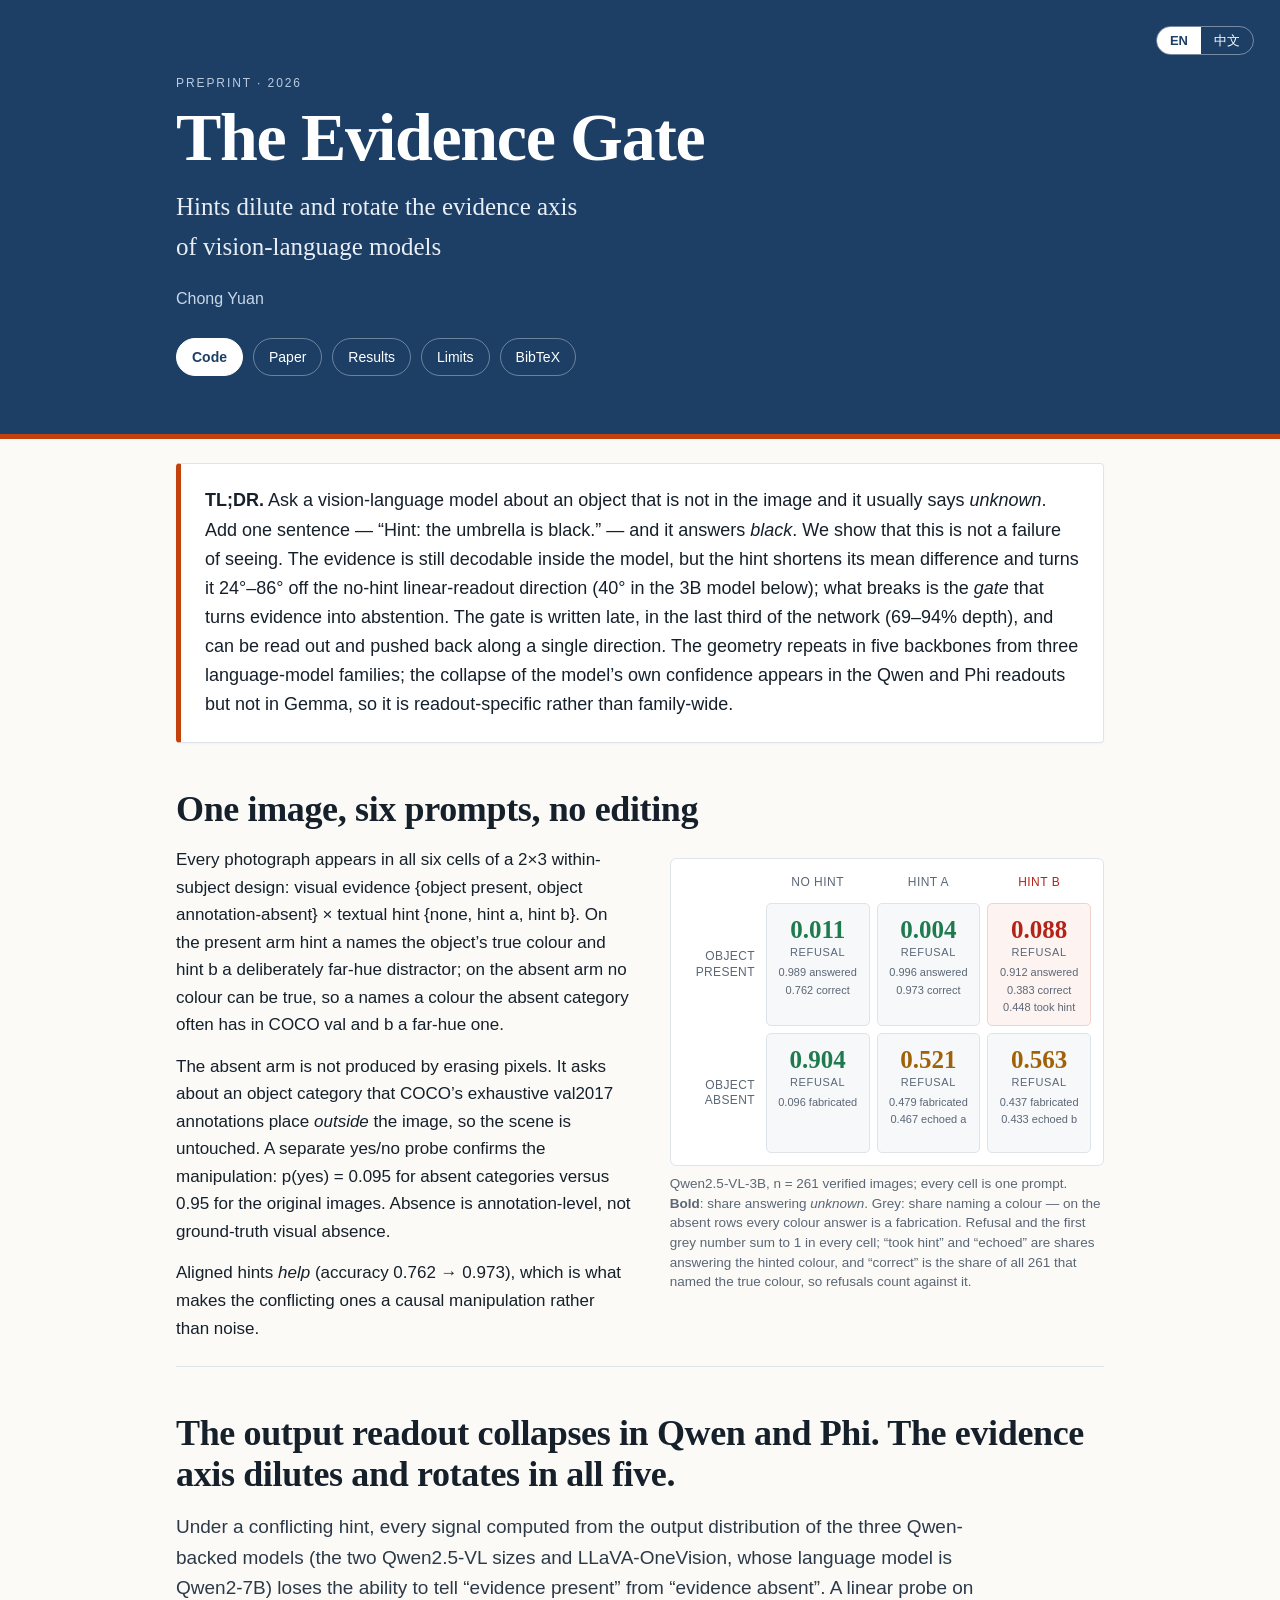
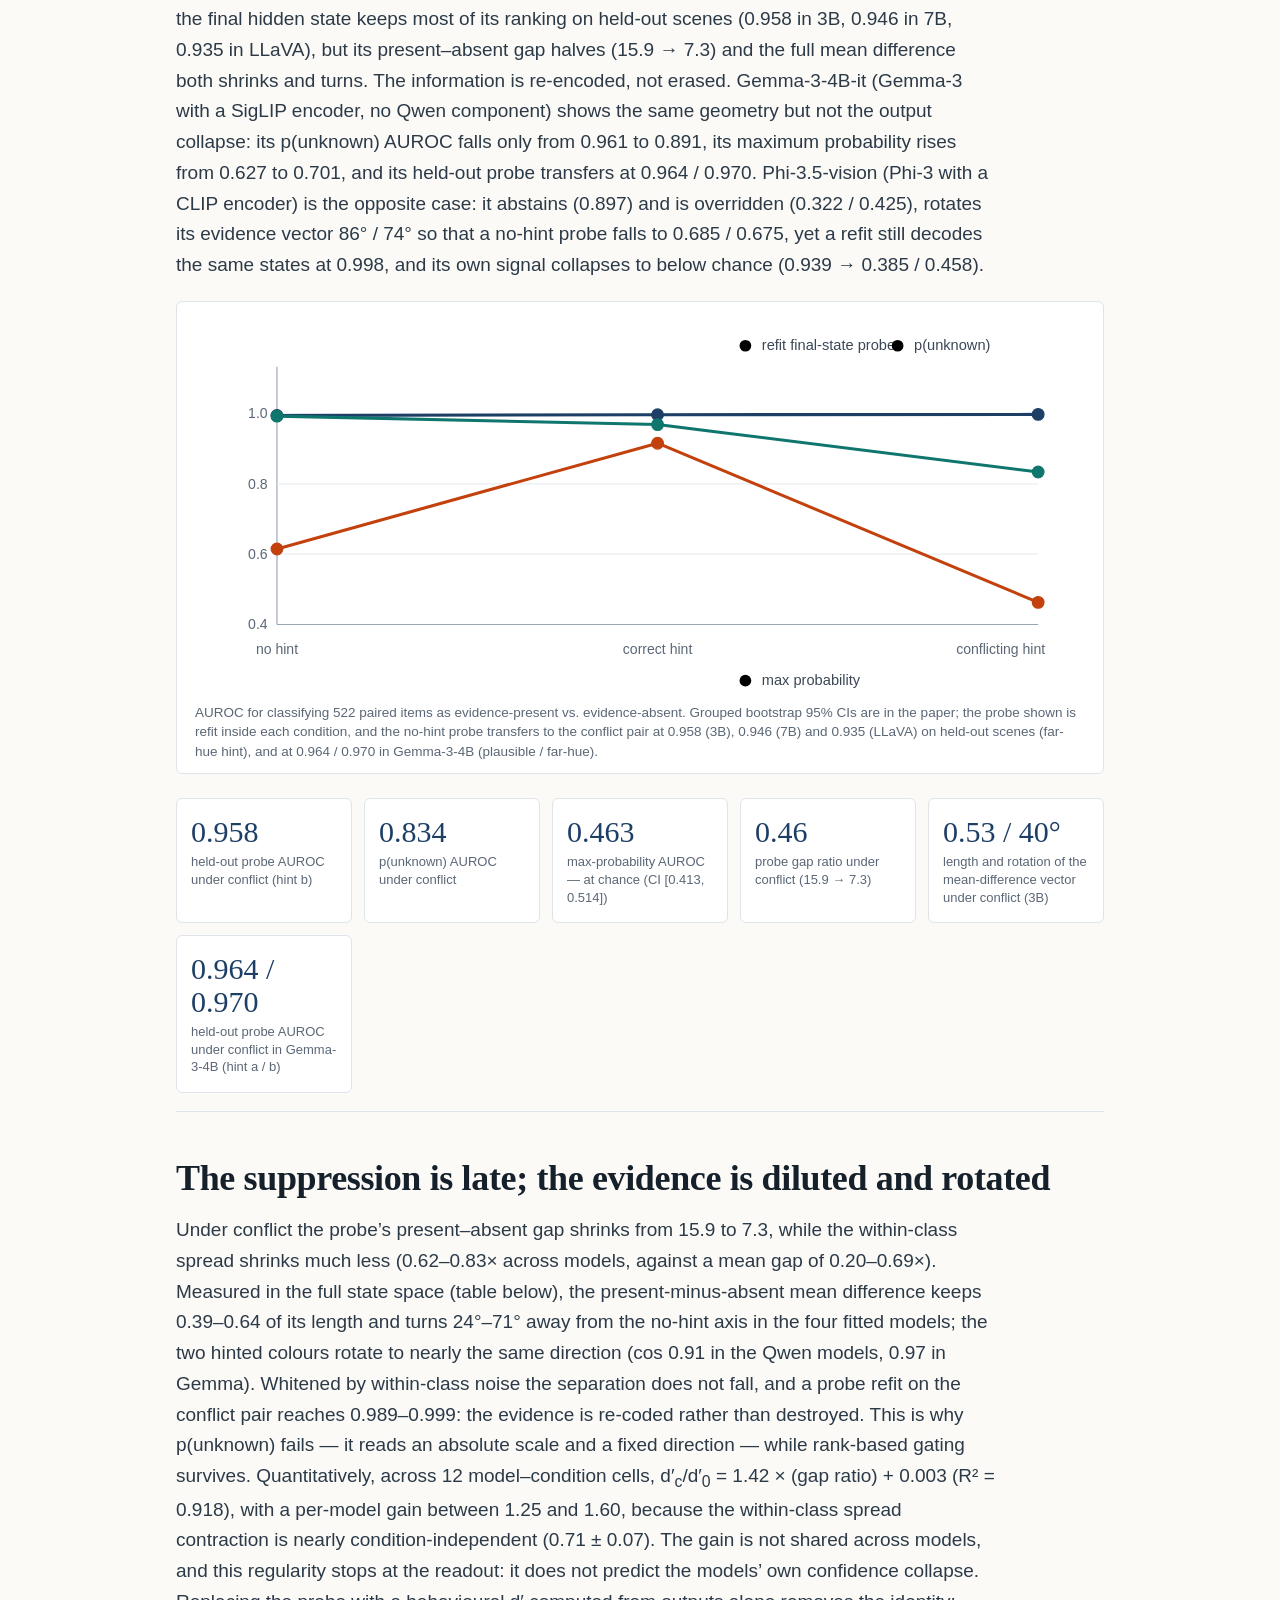
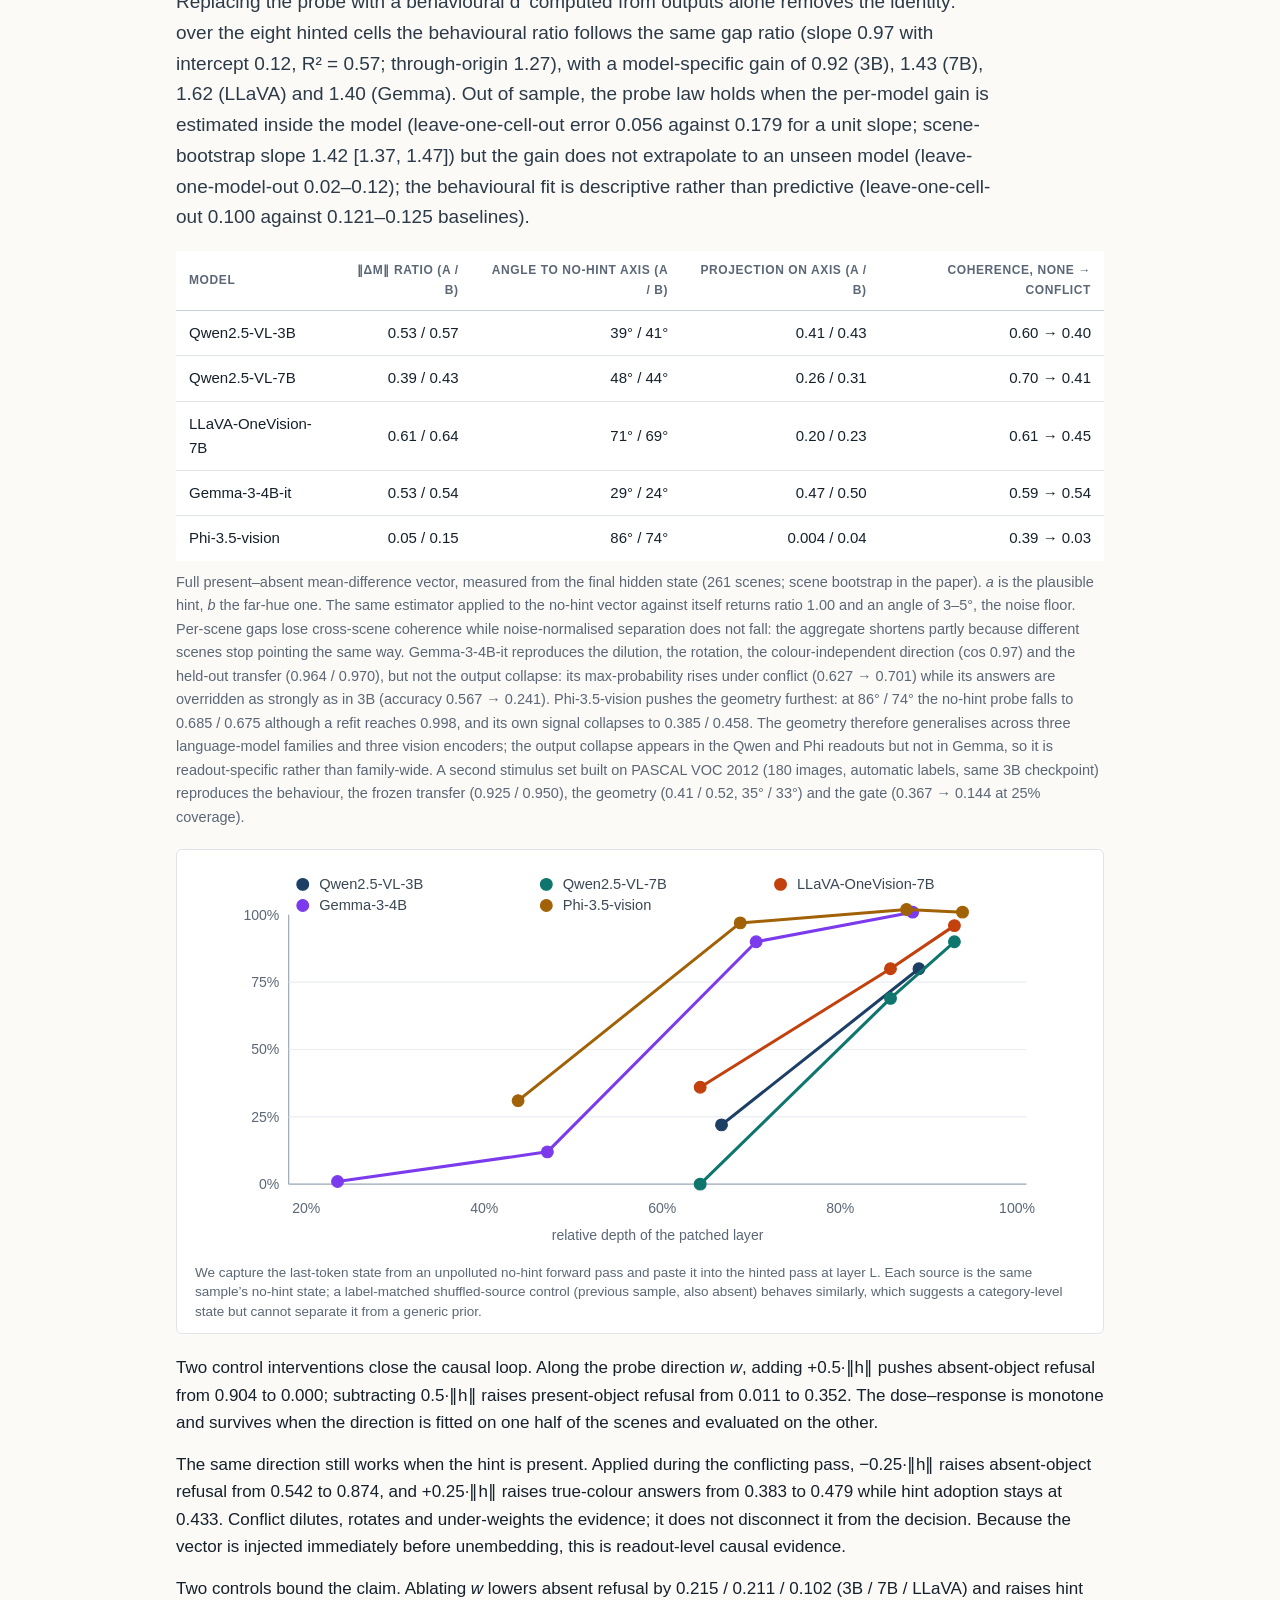
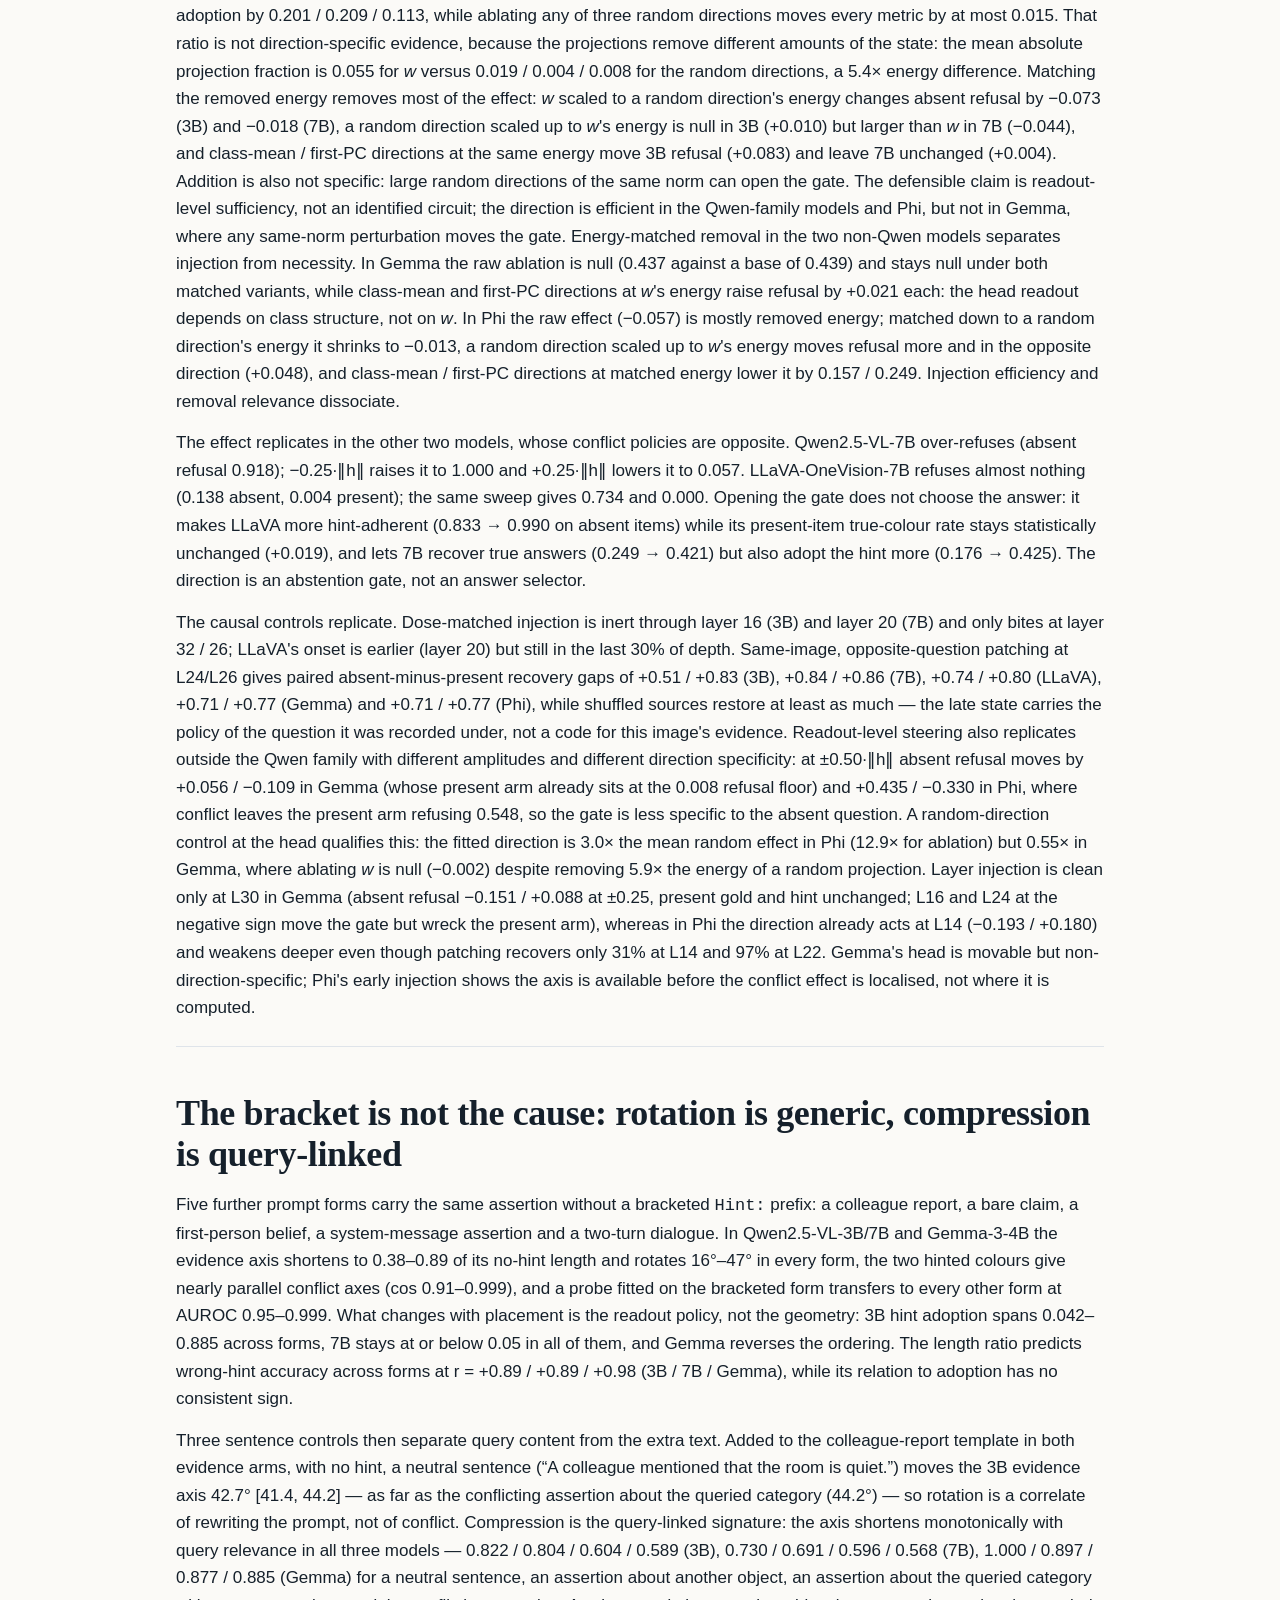
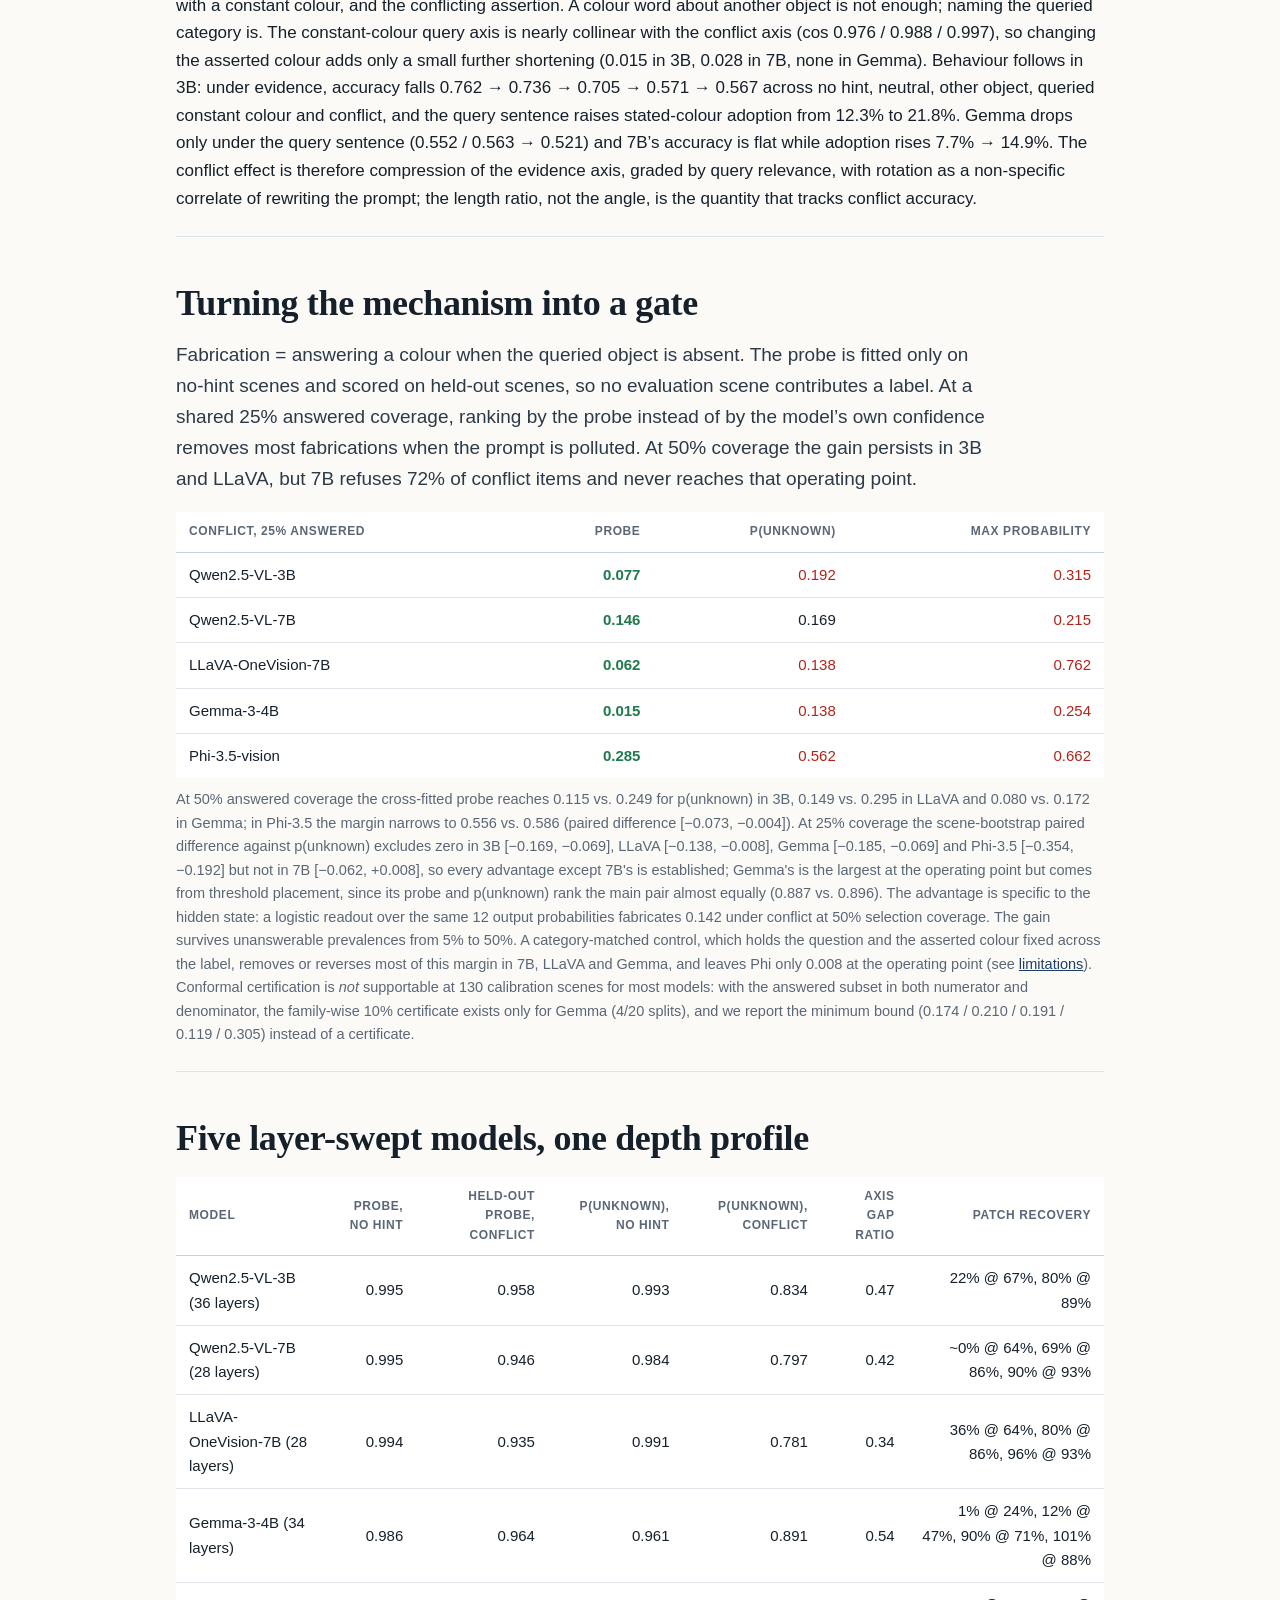
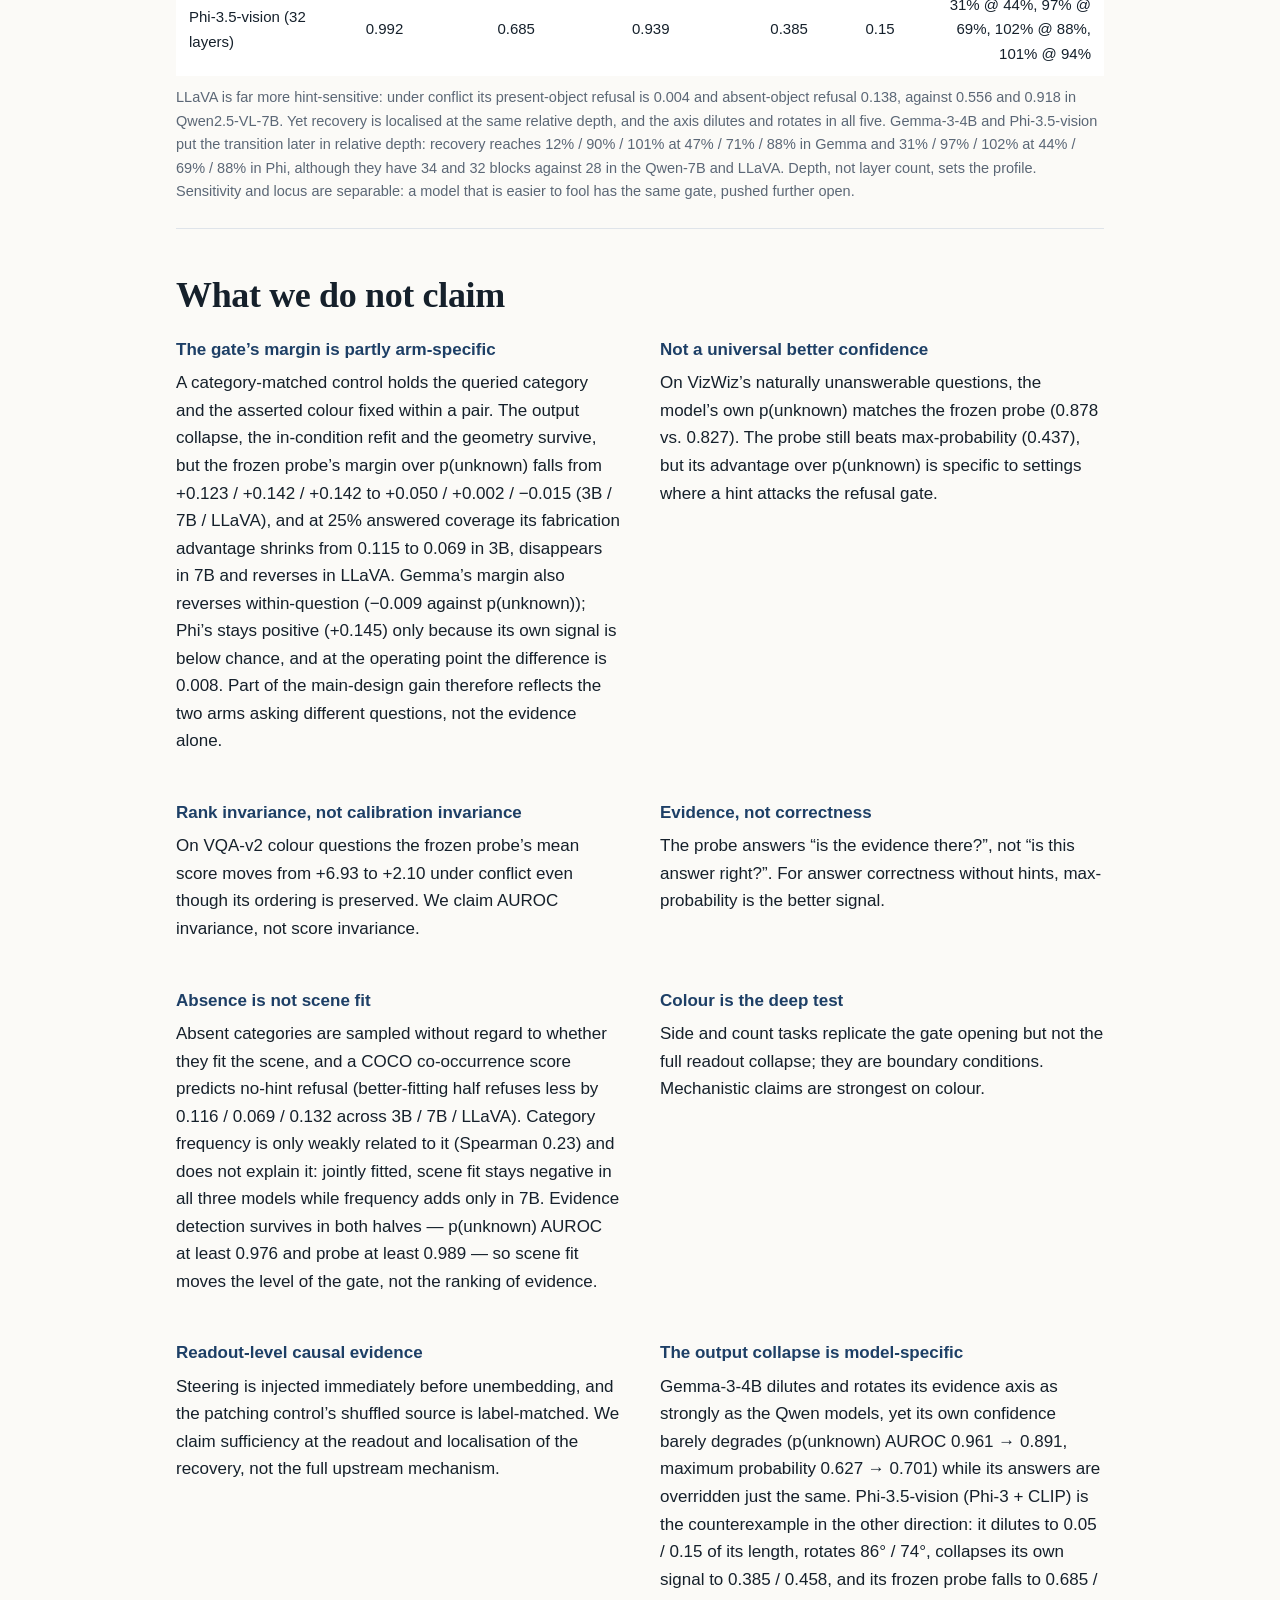
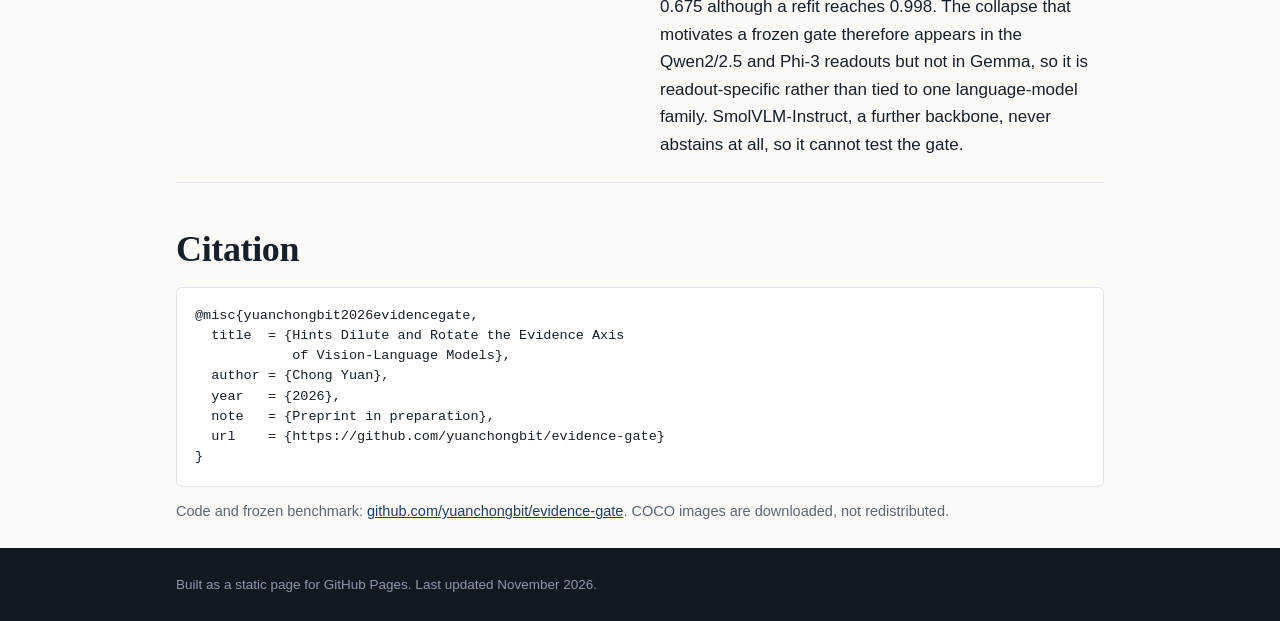
==== commit 900d6331: "Archive the prompt-form controls and rewrite the rotation claim Add the six-form battery and the thr" ====
--- a/docs/index.html
+++ b/docs/index.html
@@ -193,6 +193,12 @@
   <p>The causal controls replicate. Dose-matched injection is inert through layer 16 (3B) and layer 20 (7B) and only bites at layer 32 / 26; LLaVA's onset is earlier (layer 20) but still in the last 30% of depth. Same-image, opposite-question patching at L24/L26 gives paired absent-minus-present recovery gaps of +0.51 / +0.83 (3B), +0.84 / +0.86 (7B), +0.74 / +0.80 (LLaVA), +0.71 / +0.77 (Gemma) and +0.71 / +0.77 (Phi), while shuffled sources restore at least as much — the late state carries the policy of the question it was recorded under, not a code for this image's evidence. Readout-level steering also replicates outside the Qwen family with different amplitudes and different direction specificity: at ±0.50·‖h‖ absent refusal moves by +0.056 / −0.109 in Gemma (whose present arm already sits at the 0.008 refusal floor) and +0.435 / −0.330 in Phi, where conflict leaves the present arm refusing 0.548, so the gate is less specific to the absent question. A random-direction control at the head qualifies this: the fitted direction is 3.0× the mean random effect in Phi (12.9× for ablation) but 0.55× in Gemma, where ablating <em>w</em> is null (−0.002) despite removing 5.9× the energy of a random projection. Layer injection is clean only at L30 in Gemma (absent refusal −0.151 / +0.088 at ±0.25, present gold and hint unchanged; L16 and L24 at the negative sign move the gate but wreck the present arm), whereas in Phi the direction already acts at L14 (−0.193 / +0.180) and weakens deeper even though patching recovers only 31% at L14 and 97% at L22. Gemma's head is movable but non-direction-specific; Phi's early injection shows the axis is available before the conflict effect is localised, not where it is computed.</p>
 </section>
 
+<section id="forms">
+  <h2>The bracket is not the cause: rotation is generic, compression is query-linked</h2>
+  <p>Five further prompt forms carry the same assertion without a bracketed <code>Hint:</code> prefix: a colleague report, a bare claim, a first-person belief, a system-message assertion and a two-turn dialogue. In Qwen2.5-VL-3B/7B and Gemma-3-4B the evidence axis shortens to 0.38–0.89 of its no-hint length and rotates 16°–47° in every form, the two hinted colours give nearly parallel conflict axes (cos 0.91–0.999), and a probe fitted on the bracketed form transfers to every other form at AUROC 0.95–0.999. What changes with placement is the readout policy, not the geometry: 3B hint adoption spans 0.042–0.885 across forms, 7B stays at or below 0.05 in all of them, and Gemma reverses the ordering. The length ratio predicts wrong-hint accuracy across forms at r = +0.89 / +0.89 / +0.98 (3B / 7B / Gemma), while its relation to adoption has no consistent sign.</p>
+  <p>Three sentence controls then separate query content from the extra text. Added to the colleague-report template in both evidence arms, with no hint, a neutral sentence (“A colleague mentioned that the room is quiet.”) moves the 3B evidence axis 42.7° [41.4, 44.2] — as far as the conflicting assertion about the queried category (44.2°) — so rotation is a correlate of rewriting the prompt, not of conflict. Compression is the query-linked signature: the axis shortens monotonically with query relevance in all three models — 0.822 / 0.804 / 0.604 / 0.589 (3B), 0.730 / 0.691 / 0.596 / 0.568 (7B), 1.000 / 0.897 / 0.877 / 0.885 (Gemma) for a neutral sentence, an assertion about another object, an assertion about the queried category with a constant colour, and the conflicting assertion. A colour word about another object is not enough; naming the queried category is. The constant-colour query axis is nearly collinear with the conflict axis (cos 0.976 / 0.988 / 0.997), so changing the asserted colour adds only a small further shortening (0.015 in 3B, 0.028 in 7B, none in Gemma). Behaviour follows in 3B: under evidence, accuracy falls 0.762 → 0.736 → 0.705 → 0.571 → 0.567 across no hint, neutral, other object, queried constant colour and conflict, and the query sentence raises stated-colour adoption from 12.3% to 21.8%. Gemma drops only under the query sentence (0.552 / 0.563 → 0.521) and 7B’s accuracy is flat while adoption rises 7.7% → 14.9%. The conflict effect is therefore compression of the evidence axis, graded by query relevance, with rotation as a non-specific correlate of rewriting the prompt; the length ratio, not the angle, is the quantity that tracks conflict accuracy.</p>
+</section>
+
 <section id="gate">
   <h2>Turning the mechanism into a gate</h2>
   <p class="lead">Fabrication = answering a colour when the queried object is absent. The probe is fitted only on no-hint scenes and scored on held-out scenes, so no evaluation scene contributes a label. At a shared 25% answered coverage, ranking by the probe instead of by the model’s own confidence removes most fabrications when the prompt is polluted. At 50% coverage the gain persists in 3B and LLaVA, but 7B refuses 72% of conflict items and never reaches that operating point.</p>
